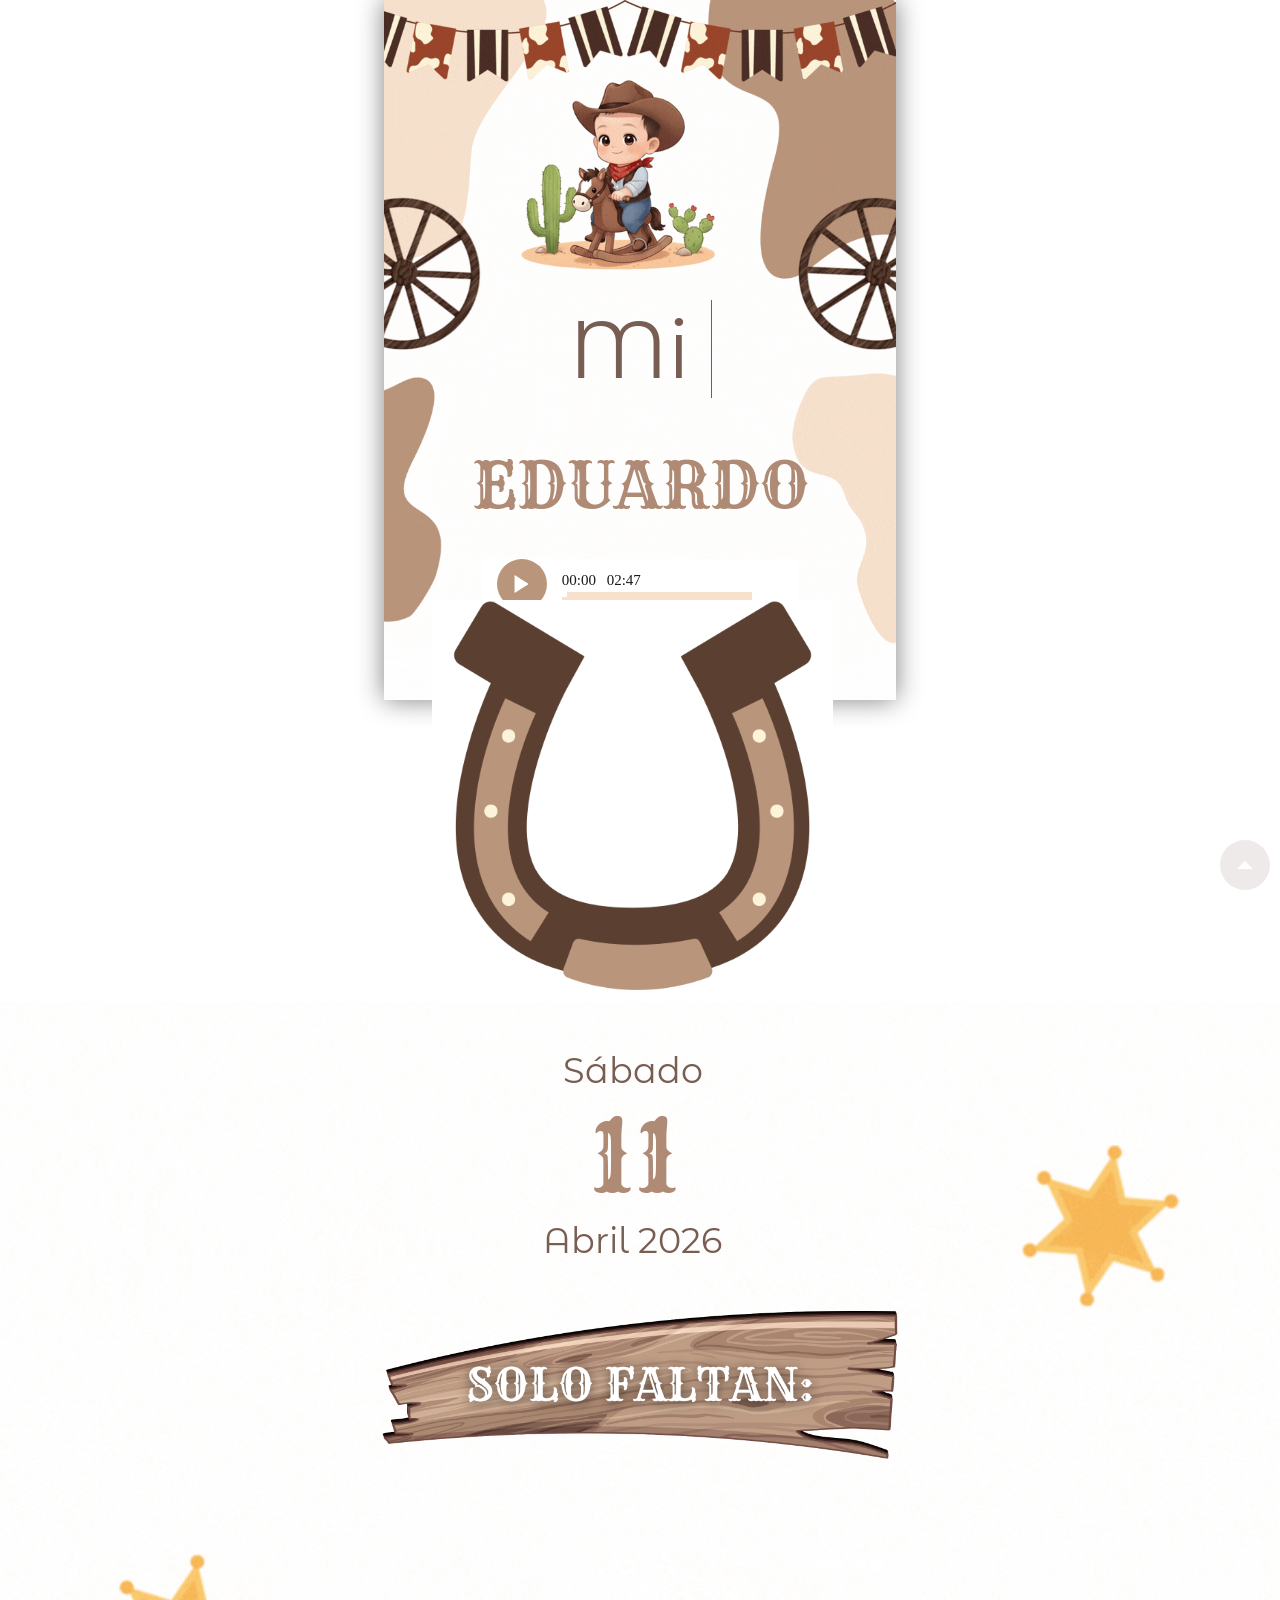
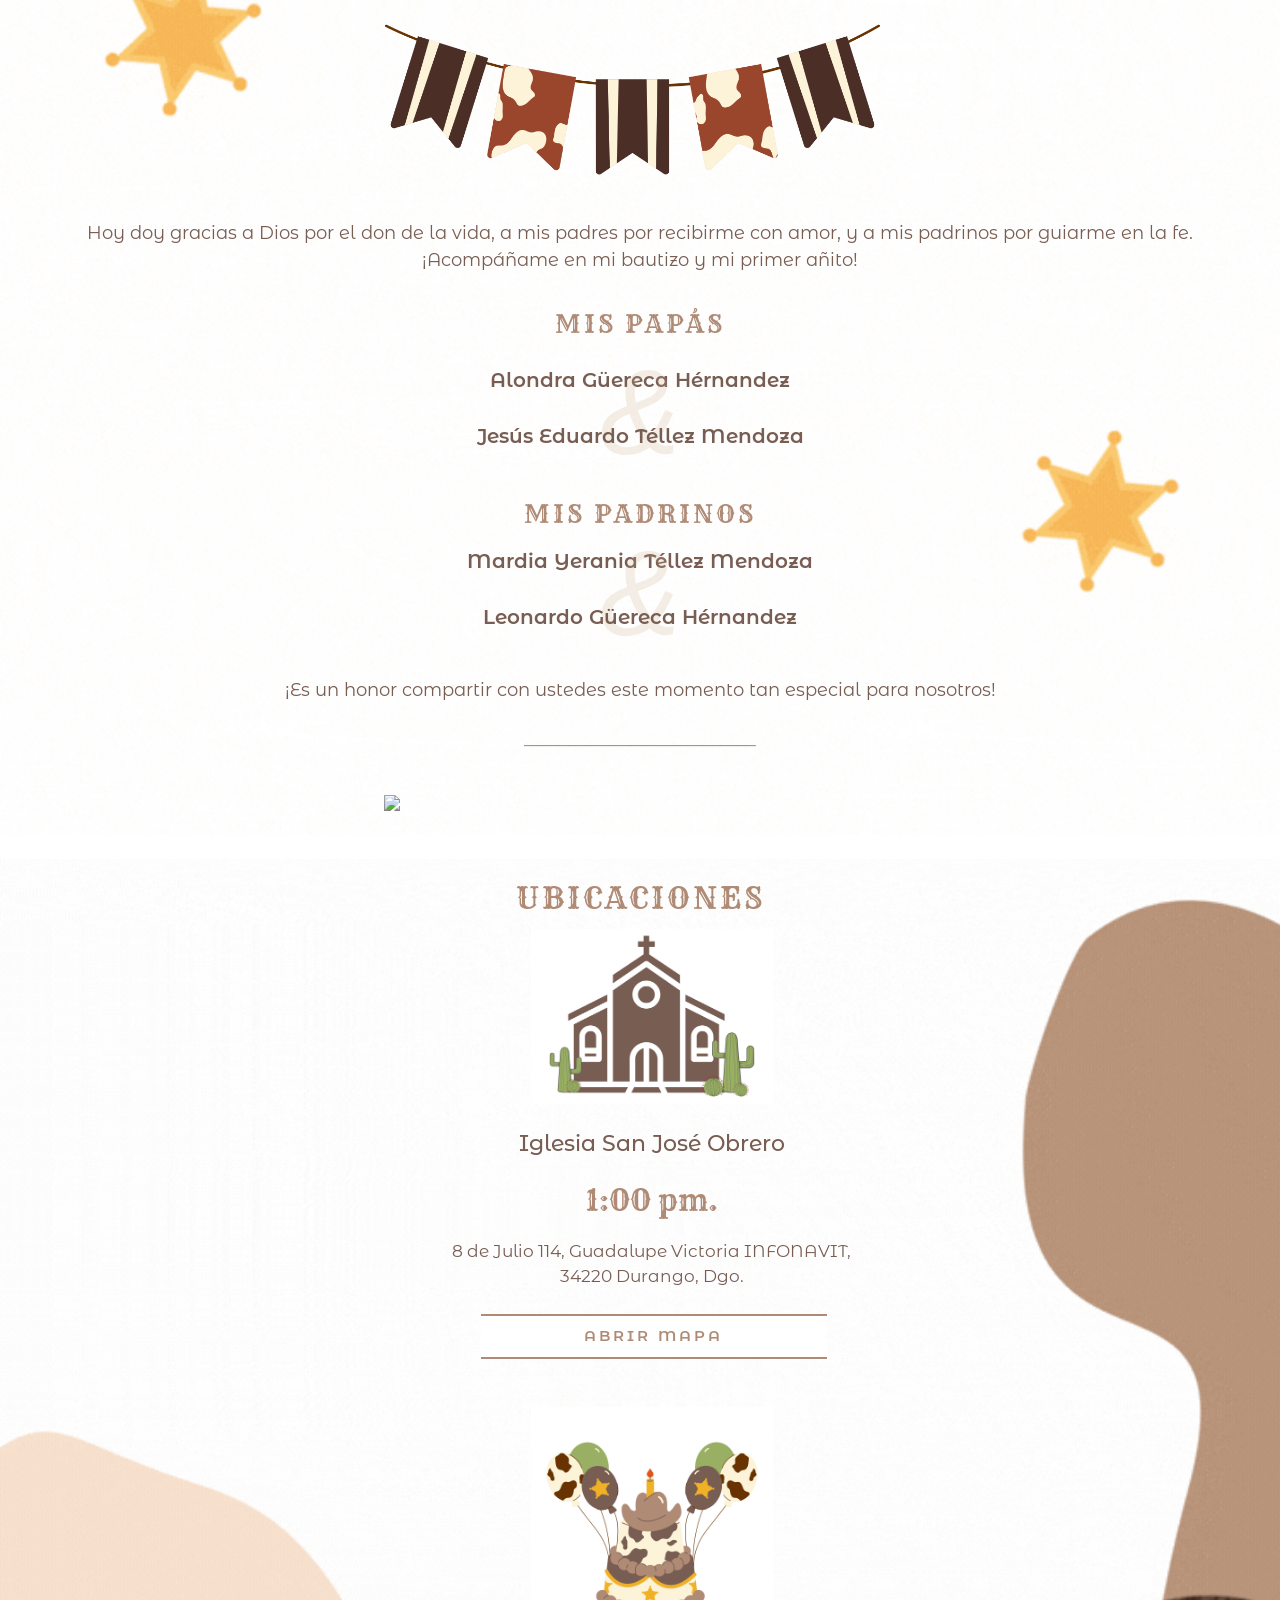
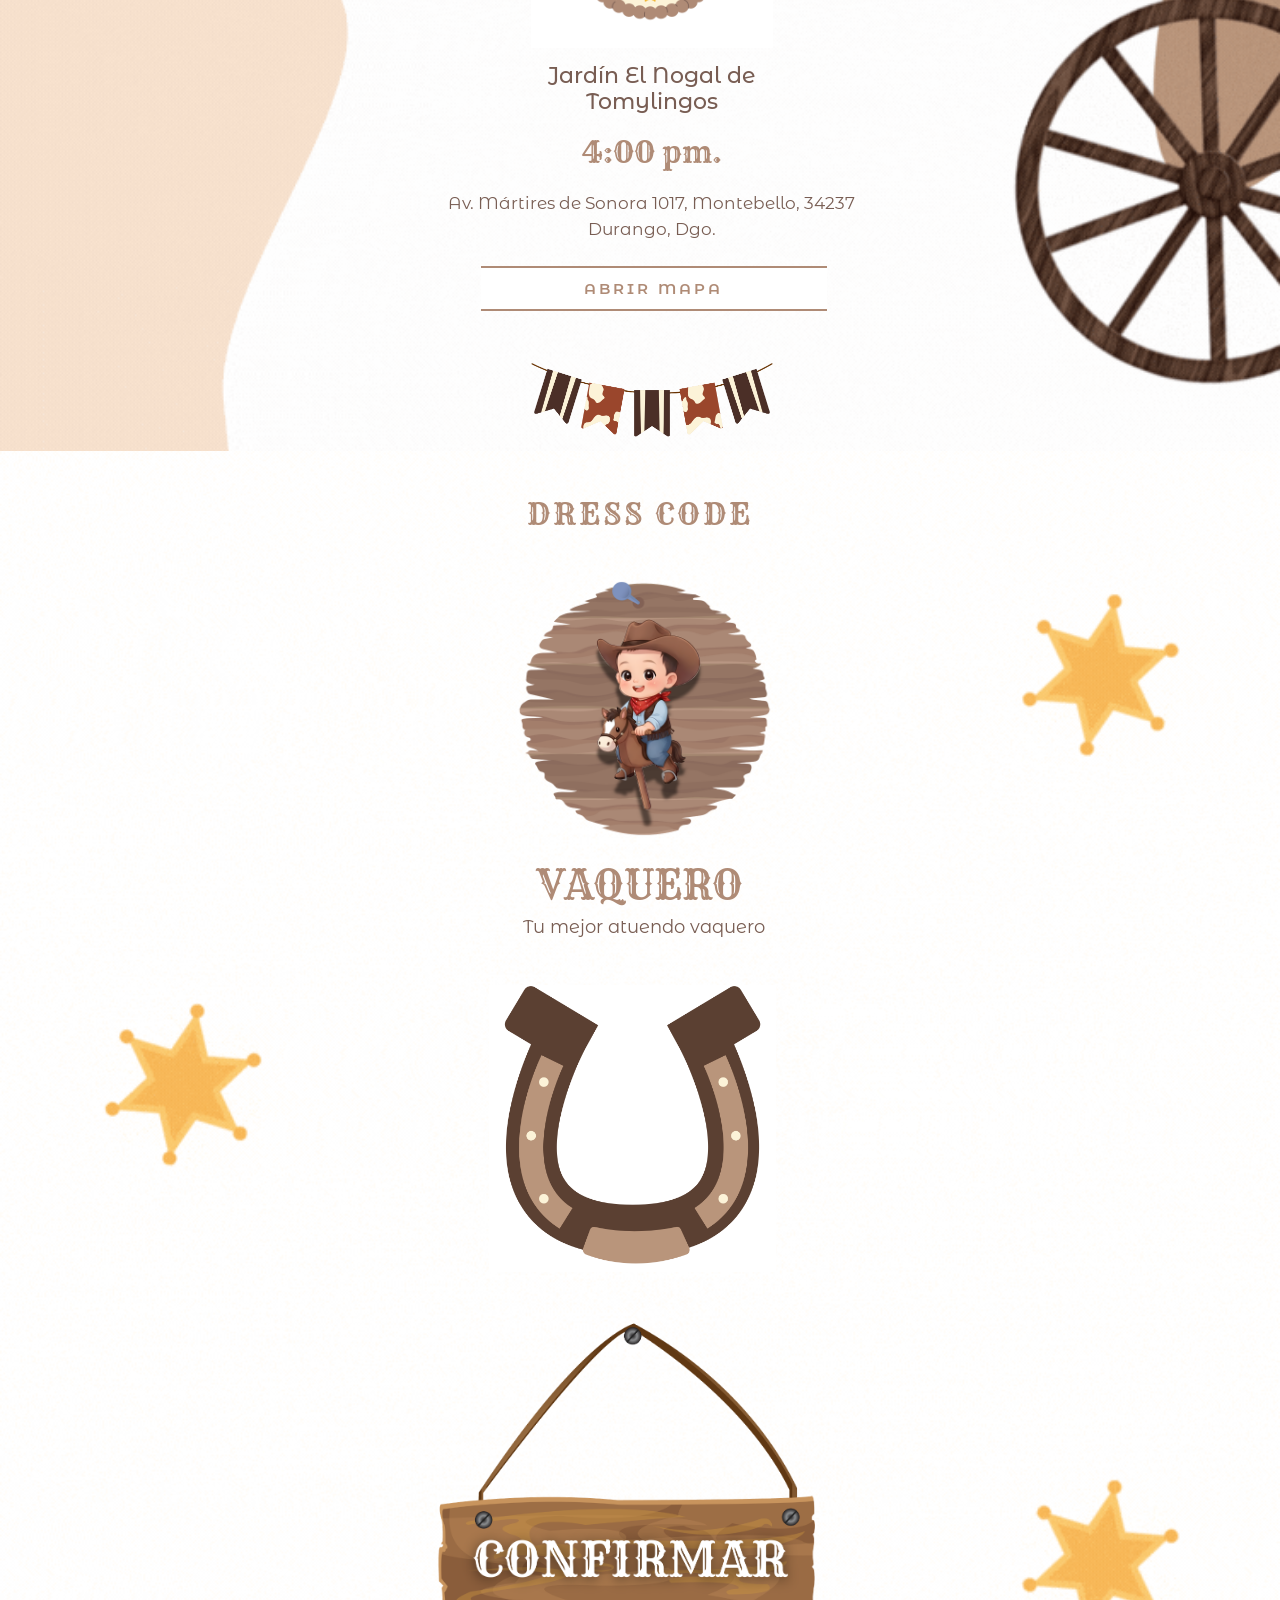
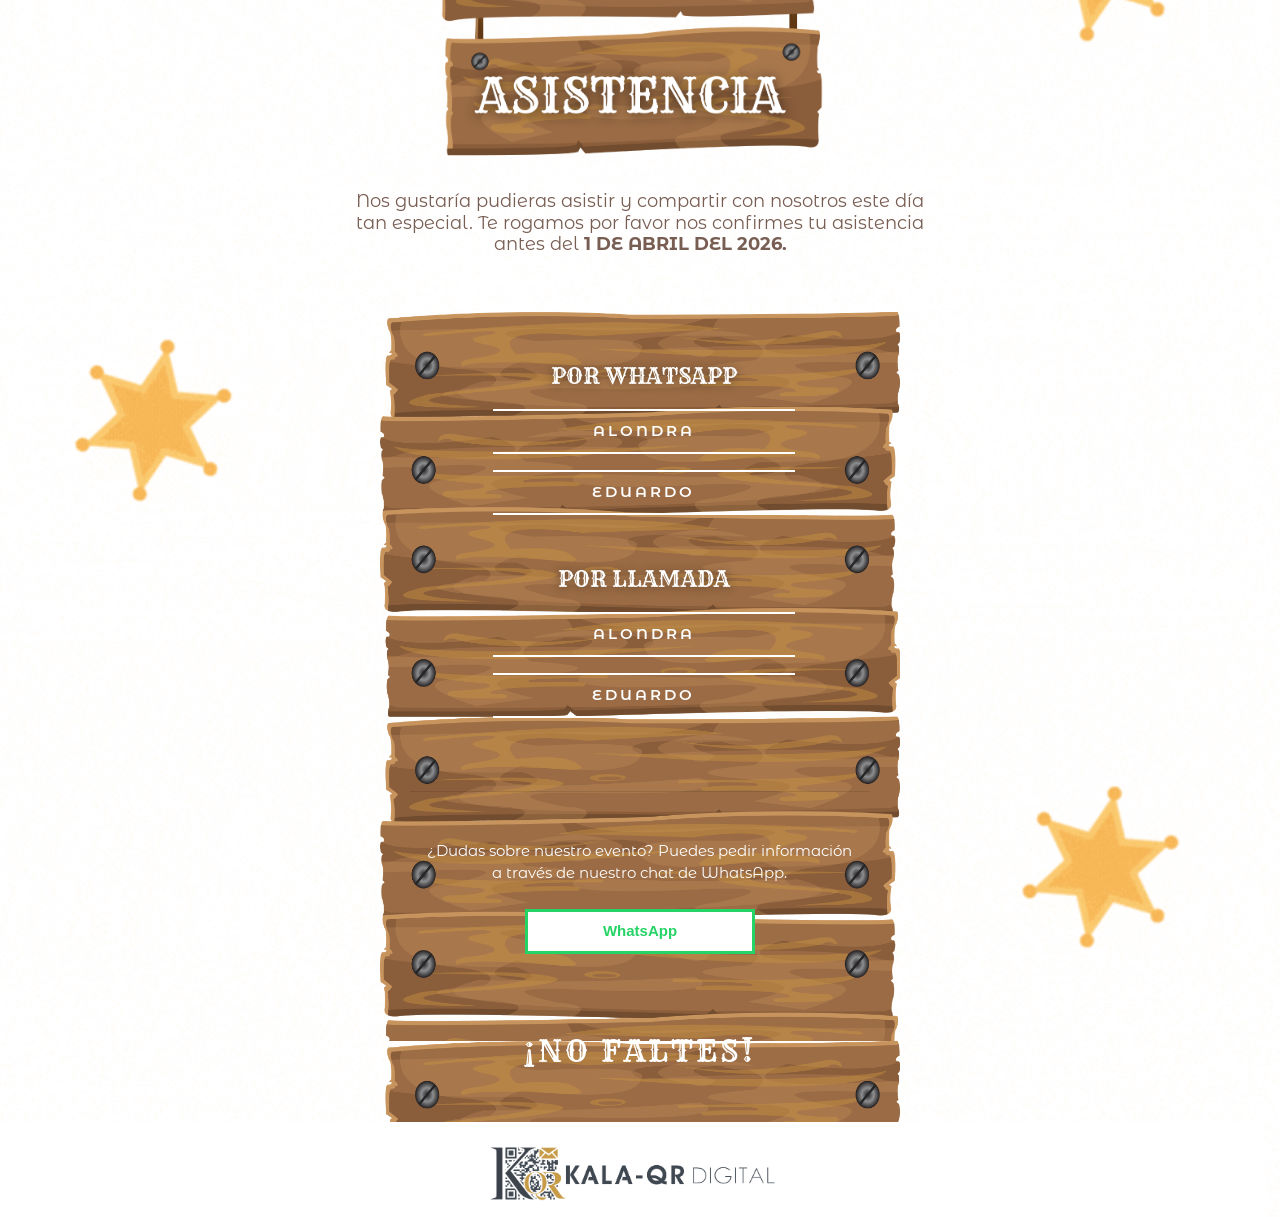
==== inicio.html @ 9289df34 "Add files via upload" ====
<!DOCTYPE html>
<html lang="en">
<head>
    <meta charset="UTF-8">
    <meta http-equiv="X-UA-Compatible" content="IE=edge">
    <meta name="viewport" content="width=device-width, initial-scale=1.0">
     <noscript>
            <meta http-equiv="refresh" content="60">
        </noscript>
        <meta name="description" content="Te invitamos a ser parte de este momento tan especial."/>
        <meta property="og:locale" content="es_ES"/>
        <meta property="og:type" content="website"/>
        <meta property="og:title" content="¡Mi Bautizo y 1er Año!"/>
        <meta property="og:description" content="Te invitamos a ser parte de este momento tan especial."/>
        <meta property="og:url" content="https://nuestrobabyshower.github.io/eduardo/inicio.html"/>
        <meta property="article:modified_time" content="2023-02-19T17:24:46+00:00"/>
        <meta property="og:image" content="https://nuestrobabyshower.github.io/eduardo/img/portadaEnviar.jpg"/>
        <meta property="og:image:width" content="1080"/>
        <meta property="og:image:height" content="1080"/>
        <meta property="og:image:type" content="image/jpeg"/>
        
         <script type="application/ld+json" class="yoast-schema-graph">
            {
      "@context": "https://schema.org",
      "@graph": [
          {
              "@type": "Organization",
              "@id": "https://nuestrobabyshower.github.io/eduardo/inicio.html/#/schema/Organization/1",
              "name": "¡Mi Bautizo y 1er Año!",
              "url": "https://nuestrobabyshower.github.io/eduardo/inicio.html",
              "sameAs": [
              ],
              "logo": {
                  "@type": "ImageObject",
                  "@id": "https://nuestrobabyshower.github.io/eduardo/img/portadaEnviar.jpg",
                  "url": "https://nuestrobabyshower.github.io/eduardo/img/portadaEnviar.jpg",
                  "contentUrl": "https://nuestrobabyshower.github.io/eduardo/img/portadaEnviar.jpg",
                  "width": 1080,
                  "height": 1080,
                  "caption": "Example Image"
              },
              "image": {
                  "@id": "https://nuestrobabyshower.github.io/eduardo/img/portadaEnviar.jpg"
              }
          },
          {
              "@type": "WebSite",
              "@id": "https://nuestrobabyshower.github.io/eduardo/inicio.html/#/schema/WebSite/1",
              "url": "https://nuestrobabyshower.github.io/eduardo/inicio.html",
              "name": "¡Mi Bautizo y 1er Año!",
              "publisher": {
                  "@id": "https://nuestrobabyshower.github.io/eduardo/inicio.html/#/schema/Organization/1"
              },
              "potentialAction": {
                  "@type": "SearchAction",
                  "target": "https://nuestrobabyshower.github.io/eduardo/inicio.html/?s={search_term_string}",
                  "query-input": "required name=search_term_string"
              }
          },
          {
              "@type": "WebPage",
              "@id": "https://nuestrobabyshower.github.io/eduardo/inicio.html",
              "url": "https://nuestrobabyshower.github.io/eduardo/inicio.html",
              "inLanguage": "es",
              "name": "Example Page",
              "isPartOf": {
                  "@id": "https://nuestrobabyshower.github.io/eduardo/inicio.html/#/schema/WebSite/1"
              },
              "about": {
                  "@id": "https://nuestrobabyshower.github.io/eduardo/inicio.html/#/schema/Organization/1"
              },
              "datePublished": "2015-09-14T08:13:22+00:00",
              "dateModified": "2019-03-28T12:46:37+00:00",
              "description": "Te invitamos a ser parte de este momento tan especial."
          }
      ]
  }
        </script>

         <link rel="alternate" type="application/rss+xml" title=" &raquo; Feed" href="https://nuestrobabyshower.github.io/eduardo/inicio.html/feed/"/>
        <link rel="alternate" type="application/rss+xml" title=" &raquo; Feed de los comentarios" href="https://nuestrobabyshower.github.io/eduardo/inicio.html/comments/feed/"/>
        
    <link rel="stylesheet" href="https://stackpath.bootstrapcdn.com/bootstrap/4.2.1/css/bootstrap.min.css" integrity="sha384-GJzZqFGwb1QTTN6wy59ffF1BuGJpLSa9DkKMp0DgiMDm4iYMj70gZWKYbI706tWS" crossorigin="anonymous">
    <link rel="stylesheet" href="css/demo001.css">
    <script src="js/scrollreveal.js"></script>
    <script src="https://kit.fontawesome.com/9b95a5c077.js" crossorigin="anonymous"></script>
    <script src="https://ajax.googleapis.com/ajax/libs/jquery/1.11.3/jquery.min.js"></script>
    <link href="https://fonts.googleapis.com/css2?family=Atma:wght@300&family=Cormorant:wght@300&family=Galada&family=Katibeh&family=Meera+Inimai&family=Pinyon+Script&family=Rouge+Script&family=Waterfall&display=swap" rel="stylesheet">
   
<link href="https://fonts.googleapis.com/css2?family=Adamina&family=Anek+Kannada:wght@500&family=Cormorant+Garamond:wght@300;500&family=Crete+Round&family=Dancing+Script:wght@700&family=La+Belle+Aurore&family=Maitree:wght@500&family=Nunito+Sans&family=Sorts+Mill+Goudy&display=swap" rel="stylesheet">

<link href="https://fonts.googleapis.com/css2?family=Alata&family=Archivo&family=Fredoka+One&family=Headland+One&family=Paytone+One&family=Questrial&family=Qwitcher+Grypen:wght@700&family=Righteous&display=swap" rel="stylesheet">
<link href="https://fonts.googleapis.com/css2?family=Abril+Fatface&family=Arima+Madurai:wght@100&family=Arizonia&family=Cinzel&family=Cinzel+Decorative&family=Cormorant+Garamond:wght@500&family=Dancing+Script&family=EB+Garamond&family=Great+Vibes&family=Livvic:wght@100&family=Noto+Sans+Tagbanwa&family=Noto+Serif+Khojki:wght@700&family=Open+Sans:wght@300&family=Pacifico&family=Pinyon+Script&family=Tangerine&family=Tiro+Kannada&display=swap" rel="stylesheet">
<link href="https://fonts.googleapis.com/css2?family=Lora:ital@1&family=Playfair+Display:ital@1&display=swap" rel="stylesheet">
<link href="https://fonts.googleapis.com/css2?family=Righteous&display=swap" rel="stylesheet">
<link href="https://fonts.googleapis.com/css2?family=Allura&family=Ballet:opsz@16..72&family=Bodoni+Moda+SC:ital,opsz,wght@0,6..96,400..900;1,6..96,400..900&family=Esteban&family=Kapakana:wght@300..400&family=Libre+Baskerville:ital,wght@0,400;0,700;1,400&family=Monsieur+La+Doulaise&family=Montserrat+Alternates:ital,wght@0,100;0,200;0,300;0,400;0,500;0,600;0,700;0,800;0,900;1,100;1,200;1,300;1,400;1,500;1,600;1,700;1,800;1,900&family=Montserrat:ital,wght@0,100..900;1,100..900&family=Nothing+You+Could+Do&family=Noto+Serif+Display:ital,wght@0,100..900;1,100..900&family=Noto+Serif+JP:wght@200..900&family=Parisienne&family=Playfair+Display:ital,wght@0,400..900;1,400..900&family=Playfair:ital,opsz,wght@0,5..1200,300..900;1,5..1200,300..900&family=Rubik+Mono+One&family=Russo+One&family=Rye&family=Sigmar&family=WindSong:wght@400;500&display=swap" rel="stylesheet">
<link href="https://fonts.googleapis.com/css2?family=Lora:ital@1&family=Playfair+Display:ital@1&display=swap" rel="stylesheet">
<link href="https://fonts.googleapis.com/css2?family=Smokum&display=swap" rel="stylesheet">

    
<script>
     document.addEventListener("DOMContentLoaded", (event) => {
  const controlBtn = document.getElementById("play-pause");
  let track = document.getElementById("track"),
    duration = track.duration, // Duration of audio clip (NaN here as the track is not loaded)
    playhead = document.getElementById("playhead"), // playhead
    timeline = document.getElementById("timeline"), // timeline
    timelineWidth = timeline.offsetWidth - playhead.offsetWidth,
    source = controlBtn.getAttribute("data-audio"),
    leftTimer = document.getElementById("is-left"),
    rightTimer = document.getElementById("is-right");

  if (!track) return;

  // Update the track duration when the track is loaded.
  track.addEventListener(
    "canplaythrough",
    function () {
      duration = track.duration;
    },
    false
  );

  function playPause() {
    null === track.getAttribute("src") ? track.setAttribute("src", source) : "";

    if (track.paused) {
      track.play();
      controlBtn.className = "pause";
    } else {
      track.pause();
      controlBtn.className = "play";
    }
  }

  controlBtn.addEventListener("click", playPause);

  track.addEventListener("ended", function () {
    controlBtn.className = "play";
    track.currentTime = 0; // reset the playhead
  });

  // timeupdate event listener
  track.addEventListener("timeupdate", timeUpdate, false);

  // makes timeline clickable
  timeline.addEventListener(
    "click",
    function (event) {
      moveplayhead(event);
      track.currentTime = duration * clickPercent(event);
    },
    false
  );

  // Moves playhead as user clicks
  function moveplayhead(event) {
    let newMargLeft = event.clientX - getPosition(timeline);

    if (newMargLeft >= 0 && newMargLeft <= timelineWidth) {
      playhead.style.marginLeft = newMargLeft + "px";
    }
    if (newMargLeft < 0) {
      playhead.style.marginLeft = "0px";
    }
    if (newMargLeft > timelineWidth) {
      playhead.style.marginLeft = timelineWidth + "px";
    }
  }

  function getPosition(el) {
    return el.getBoundingClientRect().left;
  }

  // returns decimal number of the total timelineWidth
  function clickPercent(event) {
    return (event.clientX - getPosition(timeline)) / timelineWidth;
  }

  // Time update
  function timeUpdate() {
    let playPercent = timelineWidth * (track.currentTime / duration);
    playhead.style.marginLeft = playPercent + "px";
    scrub.style.width = playPercent + "px";

    // Current time
    document.getElementById("duration-time").innerHTML = formatSecondsAsTime(
      duration
    );
    document.getElementById("current-time").innerHTML = formatSecondsAsTime(
      Math.floor(track.currentTime)
    );
  }

  // Synchronizes playhead position with current point in audio
  function formatSecondsAsTime(secs, format) {
    let hr = Math.floor(secs / 3600);
    let min = Math.floor((secs - hr * 3600) / 60);
    let sec = Math.floor(secs - hr * 3600 - min * 60);

    if (min < 10) {
      min = "0" + min;
    }
    if (sec < 10) {
      sec = "0" + sec;
    }

    return min + ":" + sec;
  }

  /**
   * Progress Locator
   */

  function hmsToSecondsOnly(str) {
    var p = str.split(":"),
      s = 0,
      m = 1;

    while (p.length > 0) {
      s += m * parseInt(p.pop(), 10);
      m *= 60;
    }

    return s;
  }

  function moveToDuration() {
    let searchLink = document.querySelectorAll(".search-duration");
    let audio = document.querySelector("#track");

    if (searchLink.length > 0) {
      searchLink.forEach((link) => {
        link.addEventListener("click", (e) => {
          e.preventDefault();
          if (audio) {
            let currentTime = audio.currentTime;
            if (currentTime == 0) {
              playPause();
            }

            let seekTime = hmsToSecondsOnly(link.textContent);
            audio.currentTime = seekTime;
          }
        });
      });
    }
  }
  moveToDuration();
});
     $(document).ready(function(){ 
    $(window).scroll(function(){ 
        if ($(this).scrollTop() > 100) { 
            $('#scroll').fadeIn(); 
        } else { 
            $('#scroll').fadeOut(); 
        } 
    }); 
    $('#scroll').click(function(){ 
        $("html, body").animate({ scrollTop: 0 }, 600); 
        return false; 
    }); 
});
</script>
    <title>¡Mi Bautizo y 1er Año!</title>
    <link rel="shortcut icon" href="../img/CODIGO LOGOTIPO.png"/>
</head>
<!--<body>
    <div class="row justify-content-center">
    <h1 class='desactivado col-11 text-center' ><li class='mr-1 far fa-times-circle'></li>DESACTIVADO TEMPORALMENTE<li class='ml-1 far fa-tired'></li>
        </h1> 
</div>-->
<body translate="no">
<!--<div class="loader_bg">
    <div class="loader"><img class="col-12 col-lg-9" src="img/xv.png"></div>
     <div class="progress">
        <div class="loading-bar indeterminate" ng-style="{'background-color': view.code.color1 || view.color1}"></div>
    </div>
</div>-->

  
<div class="portadaBautizo col-12" style=""  >
       
       
    
           
        <div class="container portadaBaby mb-0">


             

            <div class="row justify-content-center" style="  margin: 0 auto;">
                         <h5 class='nombres1 col-12 col-lg-6 mb-0 text-center' ></h5>  
                          <link href="https://fonts.googleapis.com/css2?family=Lato:wght@700&display=swap" rel="stylesheet">

<h1 aria-label="Hi! I'm a developer"class="col-12">
  Mi&nbsp;<span class="typewriter "></span>
</h1>

<div class="wave-container mt-4">
    <h1 class="wave-text" style="font-family: 'Rye', serif; font-weight: 400; font-style: normal; color:#af8b76 ; ">
        <span>E</span><span>D</span><span>U</span><span>A</span><span>R</span><span>D</span><span>O</span>
    </h1>
</div>
<!--<h1 aria-label="Hi! I'm a developer">
  Hi! I'm a&nbsp;<span class="typewriter"></span>
</h1>

<h1 aria-label="Hi! I'm a developer">
  Hi! I'm a&nbsp;<span class="typewriter thick"></span>
</h1>

<h1 aria-label="Hi! I'm a developer">
  Hi! I'm a&nbsp;<span class="typewriter nocaret"></span>
</h1>-->
                        
                         
                          
            </div>

               <div class="row justify-content-center mt-4 " style="margin: 0 auto; " > 
               <div class="player-with-search col-12 col-md-12" style="margin: 0 auto;" >
  <audio id="track">
    <source src="" type="audio/mpeg" />
  </audio>

  <div class="col-9 col-md-9" id="player-container">
    
    <div id="play-pause" class="play" data-audio="musica/musica.mp3">Play</div>
    <div class="item-inner">
      <div id="time-bar">
        <div id="time-holder">
          <div id="is-left">
            <span id="current-time" style="font-family: 'Cantata One', serif;">
              00:00
            </span>
            <div id="timeline" data-ol-has-click-handler="">
      <div id="scrub"></div>
      <div id="playhead"></div>
    </div>
          </div>

          <div id="is-right">
            <span id="duration-time" style="font-family: 'Cantata One', serif;">
              <span class="duration-minutes" data-duration-minutes="true" style="font-family: 'Cantata One', serif;">02</span>:<span class="duration-minutes" data-duration-seconds="true" style="font-family: 'Cantata One', serif;">47</span>
            </span>
          </div>
        </div>
      </div>
    </div>
  </div>

  
            </audio>
        </div>
        </div>


           

         </div>

        

</div>
 <div class="row justify-content-center mt-0"   > 
          
                         <img class="col-5 col-md-4 foto " id="" style="margin-top: -100px; z-index: 999999;" src="img/herradura.png" >
                     </div>

        <div class="portada col-12" style="background-size: 100%; background-repeat: no-repeat; background-image: url(img/fondo.gif);  position: relative; z-index: -99; background-repeat: repeat; "  >
            <div class="row justify-content-center mt-0"   > 
          
                         
                    
                <h5 class='mesP col-12 mt-5 mb-1 text-center' >Sábado</h5>  
                <h5 class='diaP col-lg-12 mt-0 mb-1 text-center' >11</h5>  
                <h5 class='mesP col-lg-12 text-center' >Abril 2026</h5> 
           
            </div>


            <div class="container col-12 col-md-12 text-center mb-3 cuentaRegresiva"> 
                <div class="row justify-content-center mb-4" style="margin:0 auto"> <br>
                         <img class="col-11 col-md-6 mt-4 " id="" style="" src="img/faltan.png" >
                    <div class="col-12 col-md-8 text-center mt-2 mb-0 " id="cuenta"></div>     
                </div>
            </div>
   <div class="row justify-content-center mt-4"   > 
          
                         <img class="col-9 col-md-5 foto " id="" style="margin-top: 20px; z-index: 999999;" src="img/tendedero.png" >
                     </div>
            <div class=" col-12 col-md-12 mt-0 mb-0  " >  
                <div class="justify-content-center"> 
                    <div class="row justify-content-center" style="margin:0 auto;">
                        <h5 class='porqueformas col-12 col-md-12 mt-3 text-center' >Hoy doy gracias a Dios por el don de la vida, a mis padres por recibirme con amor, y a mis padrinos por guiarme en la fe. ¡Acompáñame en mi bautizo y mi primer añito!</h5>
                        <h5 class='porqueformas col-12 col-md-12 mt-4 text-center' style="letter-spacing: 3px; font-family: 'Rye', serif; font-weight: 400; font-style: normal; color: #af8b76; font-size: 25px;">MIS PAPÁS</h5>
                    </div>  
                    <h6 class='nompadres col-12 col-lg-12 mt-3 text-center' >Alondra Güereca Hérnandez</h6>
                        <h6 class='and col-12 col-lg-12 text-center'  >&</h6> 
                    <h6 class='nompadres col-12 col-lg-12 text-center' style="margin-top:-60px" >Jesús Eduardo Téllez Mendoza</h6> 

                    <h5 class='porqueformas col-12 col-md-12 mt-5 text-center' style="letter-spacing: 3px; font-family: 'Rye', serif; font-weight: 400; font-style: normal; color: #af8b76; font-size: 25px;">MIS PADRINOS</h5>
                    </div>  
                    <h6 class='nompadres col-12 col-lg-12 mt-3 text-center' >Mardia Yerania Téllez Mendoza</h6>
                        <h6 class='and col-12 col-lg-12 text-center'  >&</h6> 
                    <h6 class='nompadres col-12 col-lg-12 text-center' style="margin-top:-60px" >Leonardo Güereca Hérnandez</h6>

        
                    <p class='tespero col-12 col-lg-12 mt-5 mb-4 text-center' style="font-size:18px; font-family: 'Montserrat Alternates', sans-serif;font-weight: 400; font-style: normal; color: #785d53;line-height: 1.5;">¡Es un honor compartir con ustedes este momento tan especial para nosotros!</p> 
                    <h6 class='col-12 col-lg-12 mt-3 mb-5 text-center' style="color:#909779;">__________________________</h6>
                </div>
                <div class="row justify-content-center mt-0"   > 
          
                         <img class="col-10 col-md-5 foto " id="" style="margin-top: 0px; z-index: 999999;" src="img/bebe1.png" >
                     </div><br>

            </div>

            <br>
        </div>


<div class="col-12" style="background-size: 100%; background-repeat: repeat; background-image: url(img//fondo2.gif);  position: relative;" ><br>

    <div class="portada col-12" style="background-size: 100%; background-repeat: repeat; background-image: url(../img/babyshowerimg/portada.png);  position: relative; "  >
        <h5 class='dondeyCuando col-12 col-lg-12 mt-0 mb-3 text-center' style="color:#af8b76; z-index: 999;" >UBICACIONES</h5>
        <div class="container col-12"> 
            <div class="row justify-content-center"  style="margin: 0 auto;"> 

            <div class="col-12 col-md-5 mt-4 mt-md-0 ml-md-4 ceremoniaReligiosa">
               
                
                 <img class="col-8 col-md-7 foto " id="" style="margin-top: 0px; z-index: 999999;" src="img/ceremonia.png" >
                <div class="row justify-content-center ml-0">
                        <h6 class='lugar col-12 col-md-9 mt-3 text-center' >Iglesia San José Obrero</h6>
                </div> 
                <div class="row justify-content-center horas" style="width:100%; margin:0 auto;"> 
                 
                        <p class='hora ' >1:00 pm.</p>
                    
                </div>
               
                <p id="location" class='textodondeycuando col-12 col-lg-12 mt-3 mb-4 text-center' >8 de Julio 114, Guadalupe Victoria INFONAVIT, 34220 Durango, Dgo.</p>  
       
                <div class="row justify-content-center ml-1">
                    <a href="https://maps.app.goo.gl/uQBeWnbJdfs5KAhn7" class="btnComoLlegar col-9 mb-4">ABRIR MAPA</a>  
                </div>


                <img class="col-9 col-md-7 foto mt-4" id="" style="margin-top: 0px; z-index: 999999;" src="img/fiesta.png" >
                <div class="row justify-content-center ml-0">
                        <h6 class='lugar col-12 col-md-9 mt-3 text-center' >Jardín El Nogal de Tomylingos</h6>
                </div> 
                <div class="row justify-content-center horas mt-2" style="width:100%; margin:0 auto;"> 
                 
                        <p class='hora ' >4:00 pm.</p>
                    
                </div>
               
                <p id="location" class='textodondeycuando col-12 col-lg-12 mt-3 mb-4 text-center' >Av. Mártires de Sonora 1017, Montebello, 34237 Durango, Dgo.</p>  
       
                <div class="row justify-content-center ml-1">
                    <a href="https://maps.app.goo.gl/uQBeWnbJdfs5KAhn7" class="btnComoLlegar col-9 mb-4">ABRIR MAPA</a>  
                </div>


                <div class="row justify-content-center mb-0 mt-4" style="margin: 0 auto" >
                         <img class="col-12 col-md-7 foto " id="" style="" src="img/tendedero.png" >
                     </div>

            </div>
        </div>
        
    </div>
</div>
</div>




 <!--<div class="col-12" style="background-size: 100%; background-repeat: repeat; background-image: url(img/fondo.gif);  position: relative; ">


     <div class="container col-12  ml-2 mb-0" > <br> <br>
        <div class="row justify-content-center"> 
       <div class="col-12 col-md-4 mt-3 mt-md-0 ml-md-5 justify-content-center mesaregalos">
        <h5 class='dondeyCuando2 col-12 col-lg-12 mb-4 mt-5 mr-2 text-center' style="font-family: 'Righteous', serif; letter-spacing:2px; font-size:18px; color:#5f7150" ><b>MESA DE REGALOS</b></h5> 
        <h2 class="textodondeycuando col-12 col-lg-12 mt-1 mb-3 text-center text-dark" >Para nosotros, lo más importante es contar con tu presencia en este día tan especial, pero si así lo deseas, te dejamos algunas sugerencias de regalos a continuación.</h2>
<div class="col-12">
            <p id="amazonliverpool" style="font-size: 50px; color:#5f7150;" class="text-center mt-3"><i class="fas fa-gifts"></i></p>
        <h5 id="amazonliverpool" class='col-12 col-lg-12 mt-2 text-center' style="color:#000;  font-family: 'Arapey', serif; letter-spacing:2px">LIVERPOOL</h5> 
        <h5 class=' col-12 col-lg-12  mb-4 mb-md-0 text-center' style="color:#000;  font-family: 'Playfair Display', serif; font-size:15px"  >Código: 51618813</h5>
        <div class="row justify-content-center ml-1 mt-4">
    <a href="https://mesaderegalos.liverpool.com.mx/milistaderegalos/51618813" class="btnComoLlegar2 btn-dark col-8 mb-5" style="letter-spacing: 2px;">VER REGALOS</a> 
</div>

     <p id="amazonliverpool" style="font-size: 50px; color:#5f7150;" class="text-center mt-4"><i class="fas fa-gifts"></i></p>
        <h5 id="amazonliverpool" class='col-12 col-lg-12 mt-2 text-center' style="color:#000;  font-family: 'Arapey', serif; letter-spacing:2px">SEARS</h5> 
        <h5 class=' col-12 col-lg-12  mb-4 mb-md-0 text-center' style="color:#000;  font-family: 'Playfair Display', serif; font-size:15px"  >Código: 181762</h5>
        <div class="row justify-content-center ml-1 mt-4">
    <a href="https://www.sears.com.mx/Mesa-de-Regalos/181762/invitacion" class="btnComoLlegar2 btn-dark col-8 mb-5" style="letter-spacing: 2px;">VER REGALOS</a> 
</div>
</div>  
        </div>  
    </div><br><br><br></div></div>-->

<div class="portada col-12" style="background-size: 100%; background-repeat: no-repeat; background-image: url(img/fondo.gif);  position: relative; background-repeat: repeat; "  ><br><br>
<h5 class='dondeyCuando col-12 col-lg-12 mb-4 mt-0 text-center' style="color:#af8b76; z-index: 999;">DRESS CODE</h5> 
        <div class="container col-10 col-md-6 mt-5 vestimenta mb-0">  
        <div class="row justify-content-center"> 
           <div class="col-12 ml-2 justify-content-center">
        <img class="col-11 col-md-6 mt-0 ml-2 ml-md-3 mujeres" src="img/dress2.png" style="z-index: 9999;" >
 
        </div>
    </div>
    <div class="wave-container mt-4">
    <h1 class="wave-text" style="font-family: 'Rye', serif; font-weight: 400; font-style: normal; color:#af8b76 ; font-size: 2rem">
        <span style="font-size:40px">V</span><span style="font-size:40px">A</span><span style="font-size:40px">Q</span><span style="font-size:40px">U</span><span style="font-size:40px">E</span><span style="font-size:40px">R</span><span style="font-size:40px">O</span>
    </h1>
</div>
    <h5 class='mujeres col-12 col-lg-12 mb-4 mt-2 ml-1 text-center ' style="font-size:18px; font-family: 'Montserrat Alternates', sans-serif;font-weight: 400; font-style: normal; color: #785d53;  "  >Tu mejor atuendo vaquero</h5>

<br><br><br></div>
       


       <div class="row justify-content-center mt-5"   > 
          
                         <img class="col-4 col-md-3 foto " id="" style="margin-top: -100px; z-index: 999999;" src="img/herradura.png" >
                     </div>



<br><br>
<div class="row justify-content-center"   > 
       <img class="col-8 col-md-5 mt-0 ml-2 ml-md-3 mujeres" src="img/confirmar.png" style="" >
   </div>
    <div class="row justify-content-center mt-4" style="margin:0 auto;">
        <h2 class="respetuosamente col-12 col-md-6 mt-2 text-center" style="font-size:18px; font-family: 'Montserrat Alternates', sans-serif;font-weight: 400; font-style: normal; color: #785d53;">Nos gustaría pudieras asistir y compartir con nosotros este día tan especial. Te rogamos por favor nos confirmes tu asistencia antes del<b> 1 DE ABRIL DEL 2026.</b></h2>
    </div>
    



 <div class="justify-content-center col-10 col-md-7 col-lg-5 mt-5 ceremoniaReligiosa2" style="margin: 0 auto">
<div class="container col-12" style="background-size: 100%; background-repeat: repeat; background-image: url(img//.png);  position: relative; " ><br><br>
      
        <p class='textoasistencia col-12 col-lg-12 mb-3 mt-0 text-center' style="font-size: 22px; font-family: 'Rye', serif; font-weight: 400; font-style: normal; color:#fff ; text-shadow: 0px 1px 10px rgba(0,0,0,0.4);"><i class="fa fa-whatsapp mr-2"></i>POR WHATSAPP<p> 
    <div class=" logos1 row justify-content-center align-items-center mb-3 ml-2" > 
            <a  href="https://wa.me//526188003644?text=¡Hola!%20Gracias%20por%20la%20invitación.%20Confirmo%20mi%20asistencia%20para%20el%20baby%20shower.%20&#128513;" class="btnWhatsNovios text-center align-items-center col-8" style="">ALONDRA</a> 
    </div>
        <div class=" logos1 row justify-content-center align-items-center mb-5 ml-2"> 
            <a  href="https://wa.me//529612154270?text=¡Hola!%20Gracias%20por%20la%20invitación.%20Confirmo%20mi%20asistencia%20para%20el%20baby%20shower.%20&#128513;" class="btnWhatsNovios text-center align-items-center col-8" style="">EDUARDO</a> 
    </div>

<p class='textoasistencia col-12 col-lg-12 mb-3 mt-2 text-center ' style="font-size: 22px; font-family: 'Rye', serif; font-weight: 400; font-style: normal; color:#fff ; text-shadow: 0px 1px 10px rgba(0,0,0,0.4);"><i class="fas fa-phone-alt mr-2"></i>POR LLAMADA<p> 
   <div class=" logos1 row justify-content-center align-items-center mb-3 ml-2"> 
            <a  href="tel:6188003644" class="btnWhatsNovios text-center align-items-center col-8" style=""> ALONDRA</a> 
    </div>
        <div class=" logos1 row justify-content-center align-items-center mb-5 ml-2"> 
            <a  href="tel:9612154270" class="btnWhatsNovios text-center align-items-center col-8" style="">EDUARDO</a> 
    </div>
    <div class="row justify-content-center mb-4 mt-2" style="margin: 0 auto" >
                         <img class="col-10 col-md-7 " id="" style="" src="" >
                     </div>
    <hr>
    <p class='col-12 col-lg-12 mb-4 mt-5 text-center' style="font-size: 15px; color:#fff; font-family: 'Montserrat Alternates', sans-serif;font-weight: 400;" >¿Dudas sobre nuestro evento? Puedes pedir información a través de nuestro chat de WhatsApp.<p> 
    <div class=" logos1 row justify-content-center align-items-center mb-5" style="margin: 0 auto;"> 
        <a  href="https://wa.me//526188003644?text=¡Hola!%20Tengo%20una%20duda%20sobre%20el%20evento.%20&#128513;" class="btnWhats text-center align-items-center col-6" style=""><b><i class="fa fa-whatsapp "></b></i> WhatsApp</a> 
    </div> <br>
     <h4 class='dondeyCuando col-12 col-lg-12 text-center text-white' >¡NO FALTES!</h4> <br><br>   
</div>
</b></a> </div>
<div class="row justify-content-center" style="background-color: white">           
       <img class="col-8 col-lg-3 mb-3 mt-4" src="img/logotipoConCodigo.png">   
</div> </div>
  <a href="javascript:void(0);" id="scroll" title="Scroll to Top" style="display: none;">Top<span></span></a>
</a>    


        
    

   <!--<div id="particles-js"></div>-->

    <script src="js/particles.min.js"></script>
    <script>
        particlesJS(
            {
   "particles": {
    "number": {
      "value": 10,
      "density": {
        "enable": false,
        "value_area": 800
      }
    },
    "color": {
      "value": "#e34d4d"
    },
    "shape": {
      "type": "image",
      "stroke": {
        "width": 0,
        "color": "#000000"
      },
      "polygon": {
        "nb_sides": 5
      },
      "image": {
        "src": "img/hoja.png",
        "width": 80,
        "height": 100
      }
    },
    "opacity": {
      "value": 0.5,
      "random": false,
      "anim": {
        "enable": false,
        "speed": 1,
        "opacity_min": 0.1,
        "sync": false
      }
    },
    "size": {
      "value": 35,
      "random": true,
      "anim": {
        "enable": false,
        "speed": 40,
        "size_min": 0.1,
        "sync": false
      }
    },
    "line_linked": {
      "enable": false,
      "distance": 150,
      "color": "#ffffff",
      "opacity": 0.4,
      "width": 1
    },
    "move": {
      "enable": true,
      "speed": 1.2,
      "direction": "bottom",
      "random": true,
      "straight": false,
      "out_mode": "out",
      "bounce": false,
      "attract": {
        "enable": false,
        "rotateX": 600,
        "rotateY": 1200
      }
    }
  },
  "interactivity": {
    "detect_on": "canvas",
    "events": {
      "onhover": {
        "enable": false,
        "mode": "grab"
      },
      "onclick": {
        "enable": false,
        "mode": "repulse"
      },
      "resize": true
    },
    "modes": {
      "grab": {
        "distance": 200,
        "line_linked": {
          "opacity": 1
        }
      },
      "bubble": {
        "distance": 400,
        "size": 40,
        "duration": 2,
        "opacity": 8,
        "speed": 3
      },
      "repulse": {
        "distance": 200,
        "duration": 0.4
      },
      "push": {
        "particles_nb": 4
      },
      "remove": {
        "particles_nb": 2
      }
    }
  },
  "retina_detect": true
}
               )
    </script>



    <!-- JavaScript -->
    <script src="https://code.jquery.com/jquery-3.3.1.slim.min.js" integrity="sha384-q8i/X+965DzO0rT7abK41JStQIAqVgRVzpbzo5smXKp4YfRvH+8abtTE1Pi6jizo" crossorigin="anonymous"></script>
    <script src="https://cdnjs.cloudflare.com/ajax/libs/popper.js/1.14.6/umd/popper.min.js" integrity="sha384-wHAiFfRlMFy6i5SRaxvfOCifBUQy1xHdJ/yoi7FRNXMRBu5WHdZYu1hA6ZOblgut" crossorigin="anonymous"></script>
    <script src="https://stackpath.bootstrapcdn.com/bootstrap/4.2.1/js/bootstrap.min.js" integrity="sha384-B0UglyR+jN6CkvvICOB2joaf5I4l3gm9GU6Hc1og6Ls7i6U/mkkaduKaBhlAXv9k" crossorigin="anonymous"></script>
    <script src="js/index.js"></script>
    <script src="https://ajax.googleapis.com/ajax/libs/jquery/1.11.3/jquery.min.js"></script>
    <script src="js/simplyCountdown.min.js"></script>
    <script src="js/countdown.js"></script>
  <script src="//maps.googleapis.com/maps/api/js"></script>
  <script src="js/script.js"></script>
  <script>

 function bloquear(){
     document.getElementById("loading").style.display = "block";
     document.getElementById("botonForm").style.opacity = 0.7;
     document.getElementById("botonForm").textContent = 'Enviando espere por favor...';
          document.getElementById("botonForm").style.zIndex=-100;
         
      setTimeout(function () {
        document.getElementById("loading").style.display = "none";
        document.getElementById("botonForm").disabled = false;
        
        
        }, 3000);
 }

 
    document.getElementById("respuestaEnviada").style.display = "none";
         let comprobar = "1";
        let scriptURL = 'https://script.google.com/macros/s/AKfycbzrv50X2VPBwqzKJfiVaDCBZ5lhD7z7EoKIp3H9w2stbTVH5dSI5VanIRTFS305mg4Hxg/exec';
        let form = document.forms['submit-form'];
 
        form.addEventListener('submit', e => {
            e.preventDefault();
            fetch(scriptURL, {
                method: 'POST',
                body: new FormData(form)

            })
            .then((res) => {
                
                console.log(res);
                if(res.status === 200){
                       
                   const myButton = document.getElementById('botonForm');
    myButton.disabled = true;
    myButton.style.opacity = 0.7;
    myButton.textContent = 'Enviando espere por favor...';
 
    //simulación de espera para ejecución de un proceso
    setTimeout(function() {
        console.log('Espera por favor...');
        form.reset();
        alert('Datos enviados correctamente.');
        document.getElementById("form-register").style.display = "none"; 
        document.getElementById("respuestaEnviada").style.display = "block";
        myButton.textContent = 'Enviado';
        myButton.style.opacity = 0;
        myButton.disabled = true;
    }, 3500);            
document.getElementById("boletos").disabled=true;
                      document.getElementById("nombres").disabled=true;
                       document.getElementById("telefono").disabled=true;
                        document.getElementById("asistira").disabled=true;
                         document.getElementById("boletos").disabled=true;
                         document.getElementById("mensaje").disabled=true;
                          document.getElementById("botonForm").disabled=true;
    
                }
            })
            .catch((error) => {
                console.error('Error', error.message)
            });
        });

function habilitar(value)
        {
            if(value=="Sí" || value==true)
            {
                // habilitamos
                document.getElementById("boletos").disabled=false;
            }else if(value=="No" || value==false){
                // deshabilitamos
                
                document.getElementById("boletos").disabled=true;
                 $(document).ready(function () {

                $('.asistira" option:2').text("0");

            });
            }
        }

        (function () {
  "use strict";

  // define variables
  var items = document.querySelectorAll(".timeline li");

  // check if an element is in viewport
  // http://stackoverflow.com/questions/123999/how-to-tell-if-a-dom-element-is-visible-in-the-current-viewport
  function isElementInViewport(el) {
    var rect = el.getBoundingClientRect();
    return (
      rect.top >= 0 &&
      rect.left >= 0 &&
      rect.bottom <=
        (window.innerHeight || document.documentElement.clientHeight) &&
      rect.right <= (window.innerWidth || document.documentElement.clientWidth)
    );
  }

  function callbackFunc() {
    for (var i = 0; i < items.length; i++) {
      if (isElementInViewport(items[i])) {
        items[i].classList.add("in-view");
      }
    }
  }

  // listen for events
  window.addEventListener("load", callbackFunc);
  window.addEventListener("resize", callbackFunc);
  window.addEventListener("scroll", callbackFunc);
})();

    </script>

</body>
</html>
---- css/demo001.css ----
body{
  color: black;
background-color: white;
  width: 100%;
 margin: 0;
  overflow-x: hidden;


}
p{
  margin-bottom: 0px;
  margin-left: : 0px;
  font-size: 1.2rem;
}

img{
  width: 100%;
}
a{
   display: inline-block;
 
  text-decoration: none;

}

h3{
  color:#121D25;
}

ul{
  text-align: center;
  z-index: 99;

  
}
div.row{
   margin-right: 0px;
}

div.container-fluid{
   padding-right: 0px;
}

.portada{
width: 100%;

margin-top: 0px;
margin-bottom: 0px;
position: center;
z-index: 99px;

}
.playpause {
  padding: 25px;
  border-radius: 50%;
  background: #5f7150;
  cursor: pointer;
  transition: 0.3s ease-in-out;
  align-items: right;
}

.playpause:hover {
  background: #5f7150;
}

.playpause .button {
  width: 35px;
  height: 35px;
  background: #f8ba45;
  transition: inherit;
  clip-path: polygon(0 0, 50% 25%, 50% 75%, 50% 75%, 50% 25%, 100% 50%, 100% 50%, 0 100%);
}

.playpause.playing .button {
   clip-path: polygon(0 0, 40% 0, 40% 100%, 60% 100%, 60% 0, 100% 0, 100% 100%, 0 100%);
}
.mibautizo{
 font-family: "Montserrat",Sans-serif;
 letter-spacing: 2px;
color:#000;
  margin-top:-6px;
  font-size: 16px;
  background: linear-gradient(to right, #ABABAB, #DBDBDB);
  opacity: 0.7;
height:45px; 
display:flex;
justify-content: center; 
align-items: center;





}
.nombres1{
   font-family: "Montserrat Alternates", sans-serif;
  font-weight: 400;
  font-style: normal;
  margin-top:300px;
  color:#785d53;
  font-size: 40px;
  

 


}
.nombres2{
   font-family: "Montserrat Alternates", sans-serif;
  font-weight: 700;
  font-style: normal;
  margin-top: -70px;
  color:#4b2f27;
  font-size: 130px;
  opacity: .1;

 


}
.nombres3{
   font-family: "Montserrat Alternates", sans-serif;
  font-weight: 400;
  font-style: normal;
  color:#785d53;
  font-size: 40px;
  margin-top: -70px;

 


}

.nombre{
 
font-family: "Rye", serif;
  font-weight: 400;
  font-style: normal;
  margin-top: 0px;
font-size: 60px;
color:#af8b76;
  
    letter-spacing: 3px;
}
.mesP{
 font-family: "Montserrat Alternates", sans-serif;
  font-weight: 400;
  font-style: normal;
font-size: 35px;
color:#785d53;
    
    letter-spacing: 0px;
}
.diaP{
font-family: "Rye", serif;
  font-weight: 400;
  font-style: normal;
font-size: 100px;
color:#af8b76;
    
}
.añoP{
 font-family: "Montserrat Alternates", sans-serif;
  font-weight: 400;
  font-style: normal;
font-size: 45px;
color:#000;
    
    letter-spacing: 3px;
}
.and1{
font-family: 'Arizonia', cursive;
margin-top: -40px;
  color:white;
  font-size: 70px;
-webkit-text-stroke: 0.5px black;
}

.nuestraBoda{
 font-family: 'Arapey', serif;
 letter-spacing: 4px;
  margin-top:0px;
  color:white;
  font-size: 13px;
background: linear-gradient(to right, #B4DEEE, #E6C8E0);
  opacity: 0.5;
height:50px; 
display:flex;
justify-content: center; 
align-items: center;



}
.diaBautizo{
  font-size: 18px;
 font-family: 'Arapey', serif;
 letter-spacing: 4px;
  margin-top:0px;
  color:#8F9677;
  font-size: 22px;



}

.faltan{
 font-family: 'Cormorant Garamond', serif;
  margin-top:120px;
  color:#621132;
  font-size: 25px;

}
#cuenta {
  display: flex;
  justify-content: center;
  margin-top: 10px;
  margin-bottom: 0px;
}
.simply-section {
 background: transparent;
  border-top: 2px solid white;
  border-bottom: 2px solid white;
  border-right: 2px solid white;
  border-left: 2px solid white;
  border: 0px solid #fff;
  padding: 12px;
  background: transparent;
  width: 100%;
  height: 80px;
  margin: 0 50px;
  margin:5px;
  display: flex;
  align-items: center;
  justify-content: center;
}

.simply-amount {

  display: block;
  font-size: 40px;
  color:#af8b76;
 
   font-family: "Rye", serif;
  font-weight: 400;
  font-style: normal;
}

.simply-word {
  text-transform: uppercase;
  color:#af8b76;
  
  font-size: 15px;
   font-family: "Montserrat Alternates", sans-serif;
  font-weight: 500;
  font-style: normal;
}
@media (min-width: 1200px) { /*laptop*/
  .imagen1{
    display: block;
  margin: auto;
  }
  .imagen3{
    display: block;
  margin: auto;
  }
 


}
@media only screen and (max-width: 380px) and (min-width: 320px)  {

.nombres1{
font-family: 'Great Vibes', cursive;
 
  color:#868787;
  font-size: 70px;
  font-weight: 570;

}

.and1{
font-family: 'Arizonia', cursive;
margin-top: -40px;
  color:white;
  font-size: 70px;
-webkit-text-stroke: 0.5px black;
}

.nuestraBoda{
 font-family: 'Arapey', serif;
 letter-spacing: 4px;
  margin-top:0px;
  color:white;
  font-size: 13px;
background-color: #909779; 
height:50px; 
display:flex;
justify-content: center; 
align-items: center;



}
.diaBautizo{
   font-size: 18px;
 font-family: 'Arapey', serif;
 letter-spacing: 4px;
  margin-top:0px;
  color:#8F9677;
  font-size: 22px;



}
#cuenta {
  display: flex;
  justify-content: center;
  margin-top: 10px;
  margin-bottom: 0px;
}
}

@media (max-width:320px){
.mibautizo{
  font-family: "Montserrat",Sans-serif;
 letter-spacing: 2px;
color:#000;
  margin-top:-6px;
  font-size: 14px;
  background: linear-gradient(to right, #ABABAB, #DBDBDB);
  opacity: 0.7;
height:45px; 
display:flex;
justify-content: center; 
align-items: center;




}
.nombres1{
font-family: 'Great Vibes', cursive;
  margin-top:60px;
  color:#868787;
  font-size: 50px;
  font-weight: 570;

}
.diaP{
font-family: "Montserrat",Sans-serif;
font-size: 45px;
color:#868787;
    
}
.linea{
    border-top: 5px solid #DBDBDB;
}
.linea2{
    border-bottom: 5px solid #DBDBDB;
}
.mesP{
 
font-family: "Montserrat",Sans-serif;
font-size: 20px;
color:#5f7150;
letter-spacing: 3px;
margin:0 auto;
}
.añoP{
font-family: "Montserrat",Sans-serif;
font-size: 25px;
color:#868787;
    
    letter-spacing: 3px;
}
.and1{
font-family: 'Arizonia', cursive;
margin-top: -40px;
  color:white;
  font-size: 70px;
-webkit-text-stroke: 0.5px black;
}

.nuestraBoda{
 font-family: 'Arapey', serif;
 letter-spacing: 4px;
  margin-top:0px;
  color:white;
  font-size: 10px;
background-color: #909779; 
height:50px; 
display:flex;
justify-content: center; 
align-items: center;




}
.diaBautizo{
 font-size: 18px;
 font-family: 'Arapey', serif;
 letter-spacing: 4px;
  margin-top:0px;
  color:#8F9677;
  font-size: 15px;



}

.botonPause{
  margin-bottom: -10px;
}
#cuenta {
  display: flex;
  justify-content: center;
  margin-top: 10px;
  margin-bottom: 0px;
}
.simply-section {
 background: transparent;
  border-top: 2px solid white;
  border-bottom: 2px solid white;
  border-right: 2px solid white;
  border-left: 2px solid white;
  border: 1px solid rgba(0,0,0,0.4);
  padding: 3px;
  background: white;
  width: 100%;
  height: 80px;
  margin: 0 50px;
  margin:5px;
  display: flex;
  align-items: center;
  justify-content: center;
}

.simply-amount {

  display: block;
  font-size: 40px;
  color:#091921;
  font-weight: 700;
   font-family: "Montserrat",Sans-serif;
}

.simply-word {
  text-transform: uppercase;
  color:#F4C0D5;
  font-weight: 700;
  font-size: 15px;
   font-family: "Montserrat",Sans-serif;
   margin-bottom: 10px;
}
}



.fondoMeGradue{
width: 100%;
height: 100%;
margin-top: 0px;
margin-bottom: 0px;
position: center;

}
.nosCasamos{
font-family: 'Dancing Script', cursive;
  margin-top:;
  color:white;
  font-size: 30px;

}
.textoNosCasamos{
  font-family: 'Dancing Script', cursive;
  font-weight: 400;
  margin-top:0px;
  color:white;
  font-size: 23px;
  margin-bottom: 10px;

}
.estasinvitado{
  font-family: 'Dancing Script', cursive;
  font-weight: 400;
  color:white;
  font-size: 35px;


}
.textoSeccion3{
  font-family: 'Atma', cursive;
  font-weight: 400;
  margin-top:120px;
  color:black;
  font-size: 18px;
  margin-bottom: 35px;

}
@media (max-width:376px){

.textoSeccion3{
  font-family: 'Atma', cursive;
  font-weight: 400;
  margin-top:30px;
  color:black;
  font-size: 18px;
  margin-bottom: 20px;

}
}
.dia{
  margin-top: -100px;
 font-family: 'Cormorant Garamond', serif;
  font-size: 170px;
  margin-bottom: -10px;
  color:#9B7A07;
}
.mes{
  font-family: 'Arizonia', cursive;
  font-size: 50px;
  color:white;

}
.año{
  margin-top: -40px;
font-family: 'Arizonia', cursive;
  font-size: 50px;
  color:white;
}
.dondeycuandotitulo{
  font-family: "Righteous", serif;
  font-size: 20px;
  letter-spacing: 3px;
  color:#868787;
}
.hora{
    font-family: "Rye", serif;
  font-weight: 400;
  font-style: normal;
  font-size: 30px;
  color:#af8b76;
}
.lugar{
 font-family: "Montserrat Alternates", sans-serif;
  font-weight: 500;
  font-style: normal;
 color:#785d53;
  font-size: 22px;
height:50px; 
display:flex;
justify-content: center; 
align-items: center;
}
.dondeycuando{
  background-color: white;
}
.dondeyCuando{
font-family: "Rye", serif;
  font-weight: 400;
  font-style: normal;
  margin-top:10px;
  color:#785d53;
  font-size: 30px;
  
  
height:30px; 
display:flex;
justify-content: center; 
align-items: center;
 
 letter-spacing: 3px;

}
.dondeyCuandoMesa{
font-family: 'Great Vibes', cursive;
  margin-top:10px;
  color:#9B7A07;
  font-size: 40px;
  background-color: #9D927A; 
height:60px; 
display:flex;
justify-content: center; 
align-items: center;

}
.padres{
   box-shadow: 0 0 20px #184547;
  border-top: 2px solid white;
  border-bottom: 2px solid white;
  border-right: 2px solid white;
  border-left: 2px solid white;
  border-color: white;

  
  background-color: #184547;
  opacity: 1;
  text-align: center;
}
.porqueformas{
font-family: "Montserrat Alternates", sans-serif;
  font-weight: 400;
  font-style: normal;
  font-size: 18px;
  color:#785d53;
  line-height: 1.5;
}
.tespero{
  font-family: 'Lora', serif;
  font-size: 22px;
  line-height:2;
  color:#868787;
}
.nompadres{
 font-family: "Montserrat Alternates", sans-serif;
  font-weight: 400;
  font-style: normal;
  font-size: 20px;
    color:#785d53;
    font-weight: 570;
}
.and{
  font-family: 'Anuphan', sans-serif;
  font-style: italic;
 font-size:120px;
 margin-top: -60px;
 margin-bottom: 0px;
    color:#c6aa81; opacity: 0.2;
}
@media only screen and (max-width: 380px) and (min-width: 320px)  {

.dondeyCuando{
font-family: "Rye", serif;
  font-weight: 400;
  font-style: normal;
  margin-top:10px;
  color:#785d53;
  font-size: 25px;
  opacity:0.70;
height:30px; 
display:flex;
justify-content: center; 
align-items: center;
 
 letter-spacing: 3px;
}
.dia{
  margin-top: -100px;
 font-family: 'Cormorant Garamond', serif;
  font-size: 170px;
  margin-bottom: -10px;
  color:#9B7A07;
}
}
@media (max-width:320px){

.dondeyCuando{
font-family: "Rye", serif;
  font-weight: 400;
  font-style: normal;
  margin-top:10px;
  color:#785d53;
  font-size: 25px;
height:30px; 
display:flex;
justify-content: center; 
align-items: center;
 
 letter-spacing: 3px;
}
.dia{
  margin-top: -100px;
 font-family: 'Cormorant Garamond', serif;
  font-size: 170px;
  margin-bottom: -10px;
  color:#9B7A07;
}
.porqueformas{
  font-family: "Montserrat Alternates", sans-serif;
  font-weight: 400;
  font-style: normal;
  font-size: 16px;
  color:#785d53;
}
.tespero{
  font-family: 'Lora', serif;
  font-size: 18px;
  line-height:2;
  color:#868787;
}
.nompadres{
 font-family: "Montserrat Alternates", sans-serif;
  font-weight: 400;
  font-style: normal;
  font-size: 20px;
    color:#785d53;
    font-weight: 570;
}
.and{
  font-family: 'Anuphan', sans-serif;
 font-size:40px;
 margin-top: 0px;
 margin-bottom: 0px;
    color:#c6aa81; opacity: 0.5;
}

}

.familiaboleto{
font-family: 'EB Garamond', serif;
  font-size: 20px;
  color:#868787;
  letter-spacing: 3px;

}
.apellidos{
font-family: 'Dancing Script', cursive;
  font-size: 38px;
  color:#000;
 
}


.invitacionpara{
font-family: 'EB Garamond', serif;
  font-size: 17px;
  letter-spacing: 3px;
    color:#868787;
background-color: #F7F7F7 ; 
height:50px; 
display:flex;
justify-content: center; 
align-items: center;
}
.numeroPerMes{
  font-family: 'EB Garamond', serif;
  font-size: 20px;
    color:#868787;
}



.respetuosamente{
  font-size: 20px;
font-family: 'Open Sans', sans-serif;
}
@media only screen and (max-width: 380px) and (min-width: 320px)  {

.apellidos{
font-family: 'Dancing Script', cursive;
  font-size: 38px;
  color:#909779;
}
.invitacionpara{
font-family: 'EB Garamond', serif;
  font-size: 17px;
  letter-spacing: 3px;
    color:#868787;
background-color: #F7F7F7 ; 
height:50px; 
display:flex;
justify-content: center; 
align-items: center;

}
.numMesa{
  font-size: 27px;
font-family: 'Open Sans', sans-serif;
}
.numeroPerMes{
  font-family: 'EB Garamond', serif;
  font-size: 20px;
    color:#868787;
}
.respetuosamente{
  font-size: 20px;
font-family: 'Open Sans', sans-serif;
}
}
@media (max-width:320px){

.invitacionpara{
font-family: 'EB Garamond', serif;
  font-size: 15px;
  letter-spacing: 3px;
    color:#868787;
background-color: #F7F7F7 ; 
height:50px; 
display:flex;
justify-content: center; 
align-items: center;

}
.numMesa{
  font-size: 27px;
font-family: 'Open Sans', sans-serif;
}
.numeroPerMes{
  font-family: 'EB Garamond', serif;
  font-size: 20px;
    color:#868787;
}
.respetuosamente{
  font-size: 15px;
font-family: 'Open Sans', sans-serif;
}
.lugar{
font-family: "Montserrat Alternates", sans-serif;
  font-weight: 400;
  font-style: normal;
 color:#785d53;
  font-size: 12px;

height:50px; 
display:flex;
justify-content: center; 
align-items: center;

}
.dondeycuandotitulo{
  font-family: "Montserrat",Sans-serif;
  font-size: 15px;
  letter-spacing: 2px;
  color:#868787;
}
.hora{
font-family: "Rye", serif;
  font-weight: 400;
  font-style: normal;
  font-size: 18px;
  color:#af8b76;
}
}

.formulario{
  margin-left: -10px;
  font-size: 15px;
font-family: 'Open Sans', sans-serif;
}


.ceremoniaReligiosa{
  border-top: 0px solid #E5CA5E;
  border-bottom: 0px solid #E5CA5E;
  border-right: 0px solid #E5CA5E;
  border-left: 0px solid #E5CA5E;



  background-color:transparent;
  text-align: center;

}
.ceremoniaReligiosa2{
  border-top: 0px solid #E5CA5E;
  border-bottom: 0px solid #E5CA5E;
  border-right: 0px solid #E5CA5E;
  border-left: 0px solid #E5CA5E;



  background-image: url(../img/fondo4.png);
  background-size: 100%;  
  text-align: center;

}


.portadaBautizo{

  background-image: url(../img/portada2.gif);
  background-size: 100% 100%;  
 
}
.portadaBaby{

  
  
  height: 700px;

}
.portadaBautizo2{

  
  
  
  background-image: url(../img/fondo.gif);
  background-size: 100% ;  
  text-align: center;
  margin-bottom: 140px;
  z-index: -99;

}
.vestimenta{

  border-top: 3px solid black;
  border-bottom: 3px solid white;
  border-right: 3px solid white;
  border-left: 3px solid white;
  border-color: transparent;

  color:white;
  background-color: transparent;
  text-align: center;
 
}

.boletos{
  background-color: white;
  box-shadow: 0 0 20px gray;
  border-top: 3px solid black;
  border-bottom: 3px solid white;
  border-right: 3px solid white;
  border-left: 3px solid white;
  
 
  border-color: #fff;

  color:black;
  
  text-align: center;
}

.carousel{
  border-top: 5px solid black;
  border-bottom: 5px solid white;
  border-right: 5px solid white;
  border-left: 5px solid white;
  
  border-color: #909779;

  color:black;
  
 
}
#carousel .carousel-caption  h2 {
  animation-duration: 1s;
  animation-delay: 2s;
}

.imagen{
    border-radius: 20px;
    margin-bottom: 5px;
    align-content: center;
}

.textodondeycuando{
  font-family: "Montserrat Alternates", sans-serif;
  font-weight: 400;
  font-style: normal;
 color:#785d53;
 font-size: 17px;

}
.carousel2 {
  background: white;
  border-radius: 10px; 
box-shadow: 10px 25px 25px rgba(0,0,0,0.5);

  }
  .carousel2 .carousel-item {
    height: 300px;
    border-radius: 5px;  

  }
    .carousel2 .carousel-item img {
      width: 100%;
      height: 100%;
      position: absolute;
      border-radius: 10px; 
      top: 0;
      left: 0;
      border-color: black;

       }
@media (min-width: 1000px) {
    .carousel2 .carousel-item {
    height: 500px; }
    .carousel2 .carousel-item img {
      width: 100%;
      height: 100%;
      position: absolute;
      top: 0;
      right: 0;

       }
}

.padrinos{
  border-radius: 50%;
}

.textoSeccionPadrinos{
  font-family: 'Atma', cursive;
  font-weight: 400;
  margin-top:10px;
  color:gray;
  font-size: 20px;
  margin-bottom: 50px;

}

.mesaRegalos{
  font-family: 'Meera Inimai', sans-serif;
  font-weight: 400;
  margin-top:10px;
  color:gray;
  font-size: 12px;
  margin-bottom: 50px;

}
.tiendas{
  border-radius: 20px;
  box-shadow: 10px 25px 25px rgba(0,0,0,0.5);
  border-color: gray;
  background-color: white;
}

.datosBancarios{
  font-family: 'Meera Inimai', sans-serif;
  font-weight: 400;
  color:black;
  font-size: 18px;
  margin-bottom: 50px;

}

.Tituloasistencia{
  font-family: 'Dancing Script', cursive;
  font-size: 40px;
  color:#AA006F;

}

.textoasistencia{
  font-family: 'Maitree', serif;
  font-weight: 400;
  color:black;
  font-size: 17px;
  margin-bottom: 50px;

}
.Tituloasistenciaespero{
  font-family: 'Dancing Script', cursive;
  font-size: 50px;
  margin-bottom: 80px;
  color:#AA006F;

}
.mesaregalos{
  border-top: 2px solid #E5CA5E;
  border-bottom: 2px solid #E5CA5E;
  border-right: 2px solid #E5CA5E;
  border-left: 2px solid #E5CA5E;
  border-color: #fff;
  color:black;
  background-color: #fff;
box-shadow: 0 0 10px gray;
}
.titulo{
  
  color: #7E4C0D ;
  


}
.btnwhats .textowhats{
  size:10px;
}
.btnWhats{
  text-decoration:none;
  color:white;
  border-color: #25D366;
  background-color: transparent;
  height: 40px;
  
  align-items: center;
  vertical-align: middle;
  text-align: center;
  z-index: 99;
}

.btn{
  text-decoration:none;
  background: linear-gradient(#c6aa81, #FA72AD);
  opacity:0.7;
  color:black;

}


.btn:hover{
  text-decoration:none;
  color: black;
  border-color: #909779;
  background-color:white; 

}
.btnComoLlegar{
  letter-spacing: 3px;
  text-decoration: none;
  color:#af8b76;
  background-color:#fff;
  
  font-family: "Montserrat Alternates", sans-serif;
  font-weight: 600;
  font-style: normal;
  font-size: 15px;
   height: 45px;
  display:flex;
  justify-content: center;
  align-items: center;
    border-top: 2px solid #af8b76;
  border-bottom: 2px solid #af8b76;
  border-right: 0px solid #fff;
  border-left: 0px solid #fff;


}

.btnComoLlegar:hover{
  text-decoration: none;
  background-color:#af8b76;
font-family: "Montserrat Alternates", sans-serif;
  font-weight: 600;
  font-style: normal;
  font-size: 15px;
  color:#fff;
  height: 45px;
  
}
.btnComoLlegar2{
  letter-spacing: 3px;
  text-decoration: none;
  color:#000;
  background: linear-gradient(#c6aa81, #c6aa81);
  opacity:0.7;
  font-family: 'Arapey', serif; 
  font-size: 15px;
   height: 45px;
  display:flex;
  justify-content: center;
  align-items: center;
}

.btnComoLlegar2:hover{
  text-decoration: none;
 background: linear-gradient(#fff, #fff);
  font-family: 'Arapey', serif; 
  font-size: 15px;
  color:#c6aa81;
  height: 45px;
  border-top: 2px solid #c6aa81;
  border-bottom: 2px solid #c6aa81;
  border-right: 2px solid #c6aa81;
  border-left: 2px solid #c6aa81;
  border-color: #c6aa81;
}
@media only screen and (max-width: 380px) and (min-width: 320px)  {
  .btn{
  text-decoration:none;
  color:white;
  border-color: white;
  font-size: 15px;
}
}
@media (max-width:320px){

.btn{
  text-decoration:none;
  color:white;
  border-color: white;
  font-size: 12px;
}
}

.btnWhats{
  text-decoration:none;
  color:#25D366;
  background-color: white;
  border-top: 3px solid ;
  border-bottom: 3px solid ;
  border-right: 3px solid ;
  border-left: 3px solid ;
  border-color: #25D366;
  height: 45px;
  font-size: 15px;
  font-weight: bold;
  display:flex;
  justify-content: center;
  align-items: center;
}


.btnWhats:hover{
  text-decoration:none;
  background-color: #25D366;
  color: white;
  border-top: 3px solid ;
  border-bottom: 3px solid ;
  border-right: 3px solid ;
  border-left: 3px solid ;
  border-color: white;
 
}

.btnWhatsNovios{
  letter-spacing: 3px;
  text-decoration: none;
  color:#fff;
  background-color:transparent;
  
  font-family: "Montserrat Alternates", sans-serif;
  font-weight: 600;
  font-style: normal;
  font-size: 15px;
   height: 45px;
  display:flex;
  justify-content: center;
  align-items: center;
    border-top: 2px solid #fff;
  border-bottom: 2px solid #fff;
  border-right: 0px solid #fff;
  border-left: 0px solid #fff;
  z-index: 99999;
}


.btnWhatsNovios:hover{
  text-decoration:none;
  background-color:#fff;
  color: #af8b76;
    border-top: 2px solid #6e8578;
  border-bottom: 2px solid #6e8578;
  border-right: 2px solid #6e8578;
  border-left: 2px solid #6e8578;
  border-color: #fff;
 
}

.btnHoteles{
  text-decoration:none;
  height: 50px;
  font-size: 12px;
border-color: white; 
border-width:2px; 
border-radius: 1px; 
background-color:transparent; 
color:white; 
}


.btnHoteles:hover{
  text-decoration:none;
  color: #9B7A07;
  border-color: #9B7A07;
 
}

.menu{
  color: #121D25;
  font-family: 'Questrial', sans-serif;
  margin-top: 0px;
}
.table {
  background: black;
  position: sticky;
  color:black;
  margin-bottom: 9px;
  top:0; 
}

.badge{
  background-color: black;
}
.cuerpo{
width: 100%;
  background: transparent; 
  color:#121D25;
z-index: -1;
margin-top: 0px;
  font-family: 'Questrial', sans-serif;
  font-size: 17px;


}

.desactivado{
    margin-top: 320px;
  font-size: 35px;



}
.cuerpo2{

  font-family: 'Questrial', sans-serif;
  font-size: 13px;



}
.cuentaRegresiva{
  border-top: 0px solid #E5CA5E;
  border-bottom: 0px solid #E5CA5E;
  border-right: 0px solid #E5CA5E;
  border-left: 0px solid #E5CA5E;
  

 
  background-color:transparent;
  text-align: center;
 margin-top: 0;
}
@media (min-width: 1200px) { /*laptop*/
  .cuentaRegresiva{
    margin-top: 0;
  border-top: 0px solid #E5CA5E;
  border-bottom: 0px solid #E5CA5E;
  border-right: 0px solid #E5CA5E;
  border-left: 0px solid #E5CA5E;
  

  
  background-color:transparent;
  text-align: center;

}
  }
@media (max-width:320px){
  .cuentaRegresiva{
    margin-top: 0;
  border-top: 0px solid #E5CA5E;
  border-bottom: 0px solid #E5CA5E;
  border-right: 0px solid #E5CA5E;
  border-left: 0px solid #E5CA5E;
  

  
  background-color:transparent;
  text-align: center;

}

.cuerpo2{

  font-family: 'Questrial', sans-serif;
  font-size: 10px;

}
.badge{
  font-size: 9px;
 
}
}

.precio{

  margin-left: -20px;
}

.loader_bg{
    position: fixed;
    z-index: 999999;
    background: #FFE8F7;
    width: 100%;
    height: 100%;
}
.loader{
    border: 0 soild transparent;
    border-radius: 50%;
    width: 150px;
    height: 150px;
    position: absolute;
    top: calc(50vh - 75px);
    left: calc(50vw - 75px);
}

  .loader_bg img{
    display:inline-block;
    vertical-align:middle;
    margin-top: -40px;
    margin-left: 8px;
    animation-name:pulse_animation;animation-duration:2500ms;
    transform-origin:50% 50%;animation-timing-function:ease-in-out}
    @media (min-width: 375px){
.loader_bg img{max-width:180px !important;max-height:180px !important}}
@keyframes pulse_animation{0%{transform:scale(1)}100%{transform:scale(1.7)}}
   
 
.progress{position:relative;height:4px;display:block;width:100%;background-color:#F4F4F4;border-radius:2px;background-clip:padding-box;margin:0 auto;overflow:hidden}
.progress .loading-bar{background-color:#797d80}
.progress .indeterminate:before{content:'';position:absolute;background-color:inherit;top:0;left:0;bottom:0;will-change:left, right;-webkit-animation:indeterminate 2.1s cubic-bezier(0.65, 0.815, 0.735, 0.395) infinite;animation:indeterminate 2.1s cubic-bezier(0.65, 0.815, 0.735, 0.395) infinite}
.progress .indeterminate:after{content:'';position:absolute;background-color:inherit;top:0;left:0;bottom:0;will-change:left, right;-webkit-animation:indeterminate-short 2.1s cubic-bezier(0.165, 0.84, 0.44, 1) infinite;animation:indeterminate-short 2.1s cubic-bezier(0.165, 0.84, 0.44, 1) infinite;-webkit-animation-delay:1.15s;animation-delay:1.15s}@-webkit-keyframes indeterminate{0%{left:-35%;right:100%}60%{left:100%;right:-90%}100%{left:100%;right:-90%}}
@keyframes indeterminate{0%{left:-35%;right:100%}60%{left:100%;right:-90%}100%{left:100%;right:-90%}}@-webkit-keyframes indeterminate-short{0%{left:-200%;right:100%}60%{left:107%;right:-8%}100%{left:107%;right:-8%}}@keyframes indeterminate-short{0%{left:-200%;right:100%}60%{left:107%;right:-8%}100%{left:107%;right:-8%}}


#scroll {
    position:fixed;
    bottom:10px;
    right:10px;
    cursor:pointer;
    width:50px;
    height:50px;
    background-color:#785d53;
    border-color: #9B7A07;
    text-indent:-9999px;
    display:none;
    -webkit-border-radius:60px;
    -moz-border-radius:60px;
    border-radius:60px
    z-index:99999999px;
}
#scroll span {
    position:absolute;
    top:50%;
    left:50%;
    margin-left:-8px;
    margin-top:-12px;
    height:0;
    width:0;
    border:8px solid transparent;
    border-bottom-color:#ffffff;
}
#scroll:hover {
    background-color:#af8b76;
    opacity:1;filter:"alpha(opacity=100)";
    -ms-filter:"alpha(opacity=100)";
}

.imagen2{
  
  background-color:#9B7A07 ;
 border-top: 7px solid #9B7A07;
  border-bottom: 7px solid #9B7A07;
  border-right: 7px solid #9B7A07;
  border-left: 7px solid #9B7A07;
  border-color: #9B7A07;
  width: 100%;
}
.collage{
  margin-top: -40px;
  margin-bottom: -100px;
  border-color: black;
  color:black;
  background-color: transparent;
  text-align: center;
  z-index: 99;
}

.pie{
  background: #621132;
  border-top: solid 1px white;
  margin-bottom: 0px;
  font-size: 2rem;
  color:white;
  height: 100px;
  position:relative;
  z-index: -1;
  text-decoration:none;
  font-family: 'Quicksand', sans-serif;
}

.piepag {
  font-size: 2rem;
  text-align: center;
  z-index: -1;
  color:#121D25;
  font-family: 'Oleo Script Swash Caps', sans-serif;

}
.center{display:table;width:100%;background-color: black;
margin-top:-25px;
margin-bottom:;}
#social-test{display:table-cell;vertical-align:middle;text-align:center;font-size:30px}
#social-test h2{color:#fff;font-family:Futura,"Trebuchet MS",Arial,sans-serif;font-weight:100}
#social-test .social{padding-left:0}
#social-test a{color:#909090;list-style-type:none;display:inline-block;width:50px;height:50px;line-height:50px;padding:1%;border:1px solid rgba(167,146,129,.4);cursor:pointer;margin-left:10px;margin-bottom:20px;transition:ease .3s}
#social-test a:hover{color:#fff;border:1px solid #ccc}
.social:hover>a{opacity:.5}
.social:hover>a:hover{opacity:1}

.form-register {
  width: 100%;
  background: #fff ;
  padding: 30px;
  margin: auto;
  margin-top:;
  border-radius: 4px;
  font-family: 'calibri', serif;
  color: #868787;
  box-shadow: 0 0 10px gray;
  border-top: 1px solid #9B7A07;
  border-bottom: 1px solid #9B7A07;
  border-right: 1px solid #c6aa81;
  border-left: 1px solid #c6aa81;
  border-color: #8F9677;
}

.controls {
  width: 100%;
  background: #E5E5E5 ;
  padding: 10px;
  border-radius: 4px;
  margin-bottom: 16px;
  border-top: 1px solid #E5E5E5;
  border-right: 1px solid #E5E5E5;
  border-bottom: 3px solid #c6aa81;
  border-left: 3px solid #c6aa81;
  
font-family: 'calibri', serif;
  font-size: 18px;
  color: black;
}

.form-register p {
  height: 40px;
  text-align: center;
  font-size: 18px;
  line-height: 40px;
}

.form-register a {
  color: #c6aa81;
  text-decoration: none;
}

.form-register a:hover {
  color: white;
  text-decoration: underline;
}

.form-register .botons {
  width: 100%;
  align-self: center;
  background: gray;
  border: none;
  padding: 12px;
  color: #9B7A07;
  margin: 16px 0;
  font-size: 16px;
}

/* The container must be positioned relative: */
.custom-select2 {
  background-color: #E5E5E5;
  color: #9B7A07;
  position: relative;
  font-family: 'calibri', serif;
  font-size: 20px;
  border-top: 1px solid #E5E5E5;
  border-right: 1px solid #E5E5E5;
  border-bottom: 3px solid #c6aa81;
  border-left: 3px solid #c6aa81;
}

.custom-select2 select {
  display: none; /*hide original SELECT element: */
}

.select-selected {
  background-color: transparent;
}

/* Style the arrow inside the select element: */
.select-selected:after {
  position: absolute;
  content: "";
  top: 14px;
  right: 10px;
  width: 0;
  height: 0;
  border: 6px solid transparent;
  border-color: #909779 transparent transparent transparent;
}

/* Point the arrow upwards when the select box is open (active): */
.select-selected.select-arrow-active:after {
  border-color: transparent transparent #909779 transparent;
  top: 7px;
}

/* style the items (options), including the selected item: */
.select-items div,.select-selected {
  color: black;
  margin-left: 10px;
  padding: ;
  border: 1px solid #909779;
  border-color: transparent transparent rgba(0, 0, 0, 0.1) transparent;
  cursor: pointer;
}

/* Style items (options): */
.select-items {
  position: absolute;
  background-color: #E5E5E5;
  top: 100%;
  height: 70px;
  left: 0;
  right: 0;
  z-index: 99;
}

/* Hide the items when the select box is closed: */
.select-hide {
  display: none;
}

.select-items div:hover, .same-as-selected {
  background-color: rgba(0, 0, 0, 0.1);
}
  #particles-js{
            background: transparent;
            position: fixed;
            width: 100%;
            height: 100%;
            top: 0;
            z-index: -1;
        }

/* INTRO SECTION


/* TIMELINE
–––––––––––––––––––––––––––––––––––––––––––––––––– */

.timeline ul {

  padding: 50px 0;
}

.timeline ul li {
  list-style-type: none;
  position: relative;
  width: 6px;
  margin: 0 auto;
  padding-top: 50px;
  background: #fff;
}

.timeline ul li::after {
  content: "";
  position: absolute;
  left: 50%;
  bottom: 0;
  transform: translateX(-50%);
  width: 30px;
  height: 30px;
  border-radius: 50%;
  background: inherit;
  z-index: 1;
}

.timeline ul li div {
  position: relative;
  bottom: 0;
  width: 400px;
  padding: 15px;
  background: #9B7A07;
}

.timeline ul li div::before {
  content: "";
  position: absolute;
  bottom: 7px;
  width: 0;
  height: 0;
  border-style: solid;
}

.timeline ul li:nth-child(odd) div {
  left: 45px;
}

.timeline ul li:nth-child(odd) div::before {
  left: -15px;
  border-width: 8px 16px 8px 0;
  border-color: transparent #9B7A07 transparent transparent;
}

.timeline ul li:nth-child(even) div {
  left: -439px;
}

.timeline ul li:nth-child(even) div::before {
  right: -15px;
  border-width: 8px 0 8px 16px;
  border-color: transparent transparent transparent #9B7A07;
}

time {
  display: block;
  font-size: 1.2rem;
  font-weight: bold;
  margin-bottom: 8px;
}

/* EFFECTS
–––––––––––––––––––––––––––––––––––––––––––––––––– */

.timeline ul li::after {
  transition: background 0.5s ease-in-out;
}

.timeline ul li.in-view::after {
  background: #9B7A07;
}
/* GENERAL MEDIA QUERIES
–––––––––––––––––––––––––––––––––––––––––––––––––– */

@media screen and (max-width: 900px) {
  .timeline ul li div {
    width: 250px;
  }
  .timeline ul li:nth-child(even) div {
    left: -289px;
    /*250+45-6*/
  }
}

@media screen and (max-width: 600px) {
  .timeline ul li {
    margin-left: 20px;
  }
  .timeline ul li div {
    width: calc(100vw - 91px);
  }
  .timeline ul li:nth-child(even) div {
    left: 45px;
  }
  .timeline ul li:nth-child(even) div::before {
    left: -15px;
    border-width: 8px 16px 8px 0;
    border-color: transparent #9B7A07 transparent transparent;
  }
}
audio{
  background: linear-gradient(to right, #c6aa81, #c6aa81);
  
}
audio::-webkit-media-controls-panel {

  background: linear-gradient(to right, #c6aa81, #c6aa81);
  
 
  
}
audio::-webkit-media-controls-mute-button {
  background-color: #fff;
  border-radius: 50%;
}
audio::-webkit-media-controls-play-button{
  background-color: #fff;
  border-radius: 50%;
  color:white;
}
audio::-webkit-media-controls-play-button:hover {
  background-color: #fff;
}
audio::-webkit-media-controls-current-time-display {
  color: #000;
}
audio::-webkit-media-controls-time-remaining-display {
  color: #000;
}
audio::-webkit-media-controls-timeline {
  background-color: #fff;
  color:white;
  border-radius: 25px;
  margin-left: 15px;
  margin-right: 15px;
  padding: 5px;
}
audio::-webkit-media-controls-seek-back-button{
  background-color: #fff;
  border-radius: 50%;
  color:white;
}

.flecha {
  position: relative;
  -webkit-animation-name: rebote; /* Chrome, Safari, Opera */
  -webkit-animation-duration: 1s; /* Chrome, Safari, Opera */
  -webkit-animation-iteration-count: infinite; /* Chrome, Safari, Opera */
  -webkit-animation-direction: reverse; /* Chrome, Safari, Opera */
  animation-name: rebote;
  animation-duration: 1s;
  animation-iteration-count: infinite;
  animation-direction: reverse;
  animation-timing-function: ease-out;
}
.flecha span{
  background-color: #2F2B2B;
  display: block;
  margin-top: -4px;
  height: 15px;
  width: 200px;
}
/* Standard syntax */
@keyframes rebote {
  0%   {left:0px; top:0px;}
  25%  {left:0px; top:0px;}
  50%  {left:-7px; top:0px;}
  75%  {left:-5px; top:0px;}
  100% {left:0px; top:0px;}
}

.linea{

    margin:0px 10px;
  width:50px;    
  border-top:1.5px solid #fff;
  position: relative;
  top:20px;
  float:left;
  opacity: 1;
}
.linea2{

    margin:0px 10px;
  width:40px;    
  border-top:2px solid #262a31;
  position: relative;
  top:20px;
  float:left;


}

.row > .column {
  padding: 0 8px;
}

.row:after {
  content: "";
  display: table;
  clear: both;
}

/* Create four equal columns that floats next to eachother */
.column {
  float: left;
  width: 25%;
}

/* The Modal (background) */
.modal {
  display: none;
  position: fixed;
  z-index: 1;
  padding-top: 100px;
  left: 0;
  top: 0;
  width: 100%;
  height: 100%;
  overflow: auto;
  background-color: black;
}

/* Modal Content */
.modal-content {
  position: relative;
  background-color: #fefefe;
  margin: auto;
  padding: 0;
  width: 100%;
  max-width: 1200px;
  

}

/* The Close Button */
.close {
  color: white;
  position: absolute;
  top: 10px;
  right: 25px;
  font-size: 35px;
  font-weight: bold;
}

.close:hover,
.close:focus {
  color: #999;
  text-decoration: none;
  cursor: pointer;
}

/* Hide the slides by default */
.mySlides {
  display: none;
}

/* Next & previous buttons */
.prev,
.next {
  cursor: pointer;
  position: absolute;
  top: 50%;
  width: auto;
  padding: 16px;
  margin-top: -50px;
  font-weight: bold;
  font-size: 20px;
  transition: 0.6s ease;
  border-radius: 0 3px 3px 0;
  user-select: none;
  -webkit-user-select: none;
}

/* Position the "next button" to the right */
.next {
  right: 0;
  border-radius: 3px 0 0 3px;
}

/* On hover, add a black background color with a little bit see-through */
.prev:hover,
.next:hover {
  background-color: rgba(0, 0, 0, 0.2);
}

/* Number text (1/3 etc) */
.numbertext {
  color: #f2f2f2;
  font-size: 12px;
  padding: 8px 12px;
  position: absolute;
  top: 0;
}

/* Caption text */
.caption-container {
  text-align: center;
  background-color: black;
  padding: 2px 16px;
  color: white;
}

img.demo {
  opacity: 0.6;
}

.active,
.demo:hover {
  opacity: 1;
}

img.hover-shadow {
  transition: 0.3s;
}

.hover-shadow:hover {
  box-shadow: 0 4px 8px 0 rgba(0, 0, 0, 0.2), 0 6px 20px 0 rgba(0, 0, 0, 0.19);
}


@media all and (device-width: 820px) and (device-height: 1180px) and (orientation:portrait) { /*IPAD AIR*/
  .portadaBautizo{

  
  
  box-shadow: 0 0 25px gray;
  background-image: url(../img/portada2.gif);
  width:60%;
background-position-x: center;
display: block;
  margin: 0 auto;
  
}
}
@media all and (device-width: 768px) and (device-height: 1024px) and (orientation:portrait) {/*iPAD MINI*/
  .portadaBautizo{

  
  
  box-shadow: 0 0 25px gray;
  background-image: url(../img/portada2.gif);
  width:60%;
background-position-x: center;
display: block;
  margin: 0 auto;
  
}
}
@media all and (device-width: 1024px) and (device-height: 1366px) and (orientation:portrait) {/*iPAD PRO*/
    .portadaBautizo{

  
  
  box-shadow: 0 0 25px gray;
  background-image: url(../img/portada2.gif);
  width:50%;
background-position-x: center;
display: block;
  margin: 0 auto;
  
}
}
@media all and (device-width: 912px) and (device-height: 1368px) and (orientation:portrait) {/*SURFACE PRO7*/
      .portadaBautizo{

  
  
  box-shadow: 0 0 25px gray;
  background-image: url(../img/portada2.gif);
  width:60%;
background-position-x: center;
display: block;
  margin: 0 auto;
  
}
}
@media all and (device-width: 853px) and (device-height: 1280px) and (orientation:portrait) {/*ASUS ZENBOOK*/
    .portadaBautizo{

  
  
  box-shadow: 0 0 25px gray;
  background-image: url(../img/portada2.gif);
  width:60%;
background-position-x: center;
display: block;
  margin: 0 auto;
  
}
}

@media (min-width: 1200px) { /*laptop*/
  .portadaBautizo{

  
  
  box-shadow: 0 0 25px gray;
  background-image: url(../img/portada2.gif);
  width:40%;
background-position-x: center;
display: block;
  margin: 0 auto;
  
}

}

@media only screen and (max-width: 344px) and (min-width: 320px)  {/*GALAXY Z FOLD*/
 .playpause {
  padding: 15px;
  border-radius: 50%;
  background: #5f7150;
  cursor: pointer;
  transition: 0.3s ease-in-out;
  align-items: right;
}

.playpause .button {
  width: 30px;
  height: 30px;
  background: #f8ba45;
  transition: inherit;
  clip-path: polygon(0 0, 50% 25%, 50% 75%, 50% 75%, 50% 25%, 100% 50%, 100% 50%, 0 100%);
}
 }

 .player-with-search{
margin: 0 auto;
justify-content: center;
display: flex;
    justify-content: center;
    align-items: center;
}

.player-with-search,
#player-container {
  font-family: -apple-system, BlinkMacSystemFont, "Segoe UI", Roboto,
    Oxygen-Sans, Ubuntu, Cantarell, "Helvetica Neue", sans-serif;
    
}
#player-container {
  position: relative;
  width: 100%;
  overflow: hidden;
  min-height: 50px;
  background-color: #fff;
  color: white;

}

#player-container #play-pause {
  cursor: pointer;
  text-indent: -999999px;
  width: 50px;
  height: 50px;
  position: relative;
  float: left;
  padding: 12px 18px;
  z-index: 2;
  background-image: url(../img/play.svg);
  background-repeat: no-repeat !important;
  background-position: center;
  background-size: 16px;
  background-repeat: no-repeat;
  background-position: center;
  background-size: 30%;
  background-color: #b9957b;
  border-radius: 50%;


}


.play {
  
}

.pause {
  background-image: url([data-uri]) !important;
}

#timeline {
  width: 60%;
  height: 8px;
  background: #f7e1cd;

  z-index: 9;
  position: absolute;

}

#scrub {
  height: 5px;
  background-color: #8d6b2f;
  border: none;
  color: hsl(44, 100%, 44%);
  float: left;

}

#playhead {
  width: 5px;
  height: 5px;
  background: #fff;
}

.item-inner {
  display: block;
  float: left;
  padding-left: 15px;
  padding-top: 10px;
  padding-bottom: 9px;
  -ms-flex-item-align: stretch;
  -webkit-align-self: stretch;
  align-self: stretch;
}
#time-holder {
  font-family: 'Cantata One', serif;
  font-size: 15px;
  
  margin-top: 0px;
  color: #1b1a1f;
}
div#is-right,
div#is-left {
  display: inline;
  bottom: auto;
  padding: 3px 7px;
  padding-left: 0;
}
.progress-locator ul {
  list-style-type: none;
  counter-reset: css-counter 0; /* initializes counter to 0; use -1 for zero-based numbering */
}
.progress-locator li {
  counter-increment: css-counter 1; /* Increase the counter by 1. */
  display: flex;
  gap: 9px;
}
.progress-locator li:before {
  content: counter(css-counter) ". "; /* Apply counter before children's content. */
}

h1 {

  font-size: 9vmin;
  color: #785d53;
  text-align: center;
    font-family: "Montserrat Alternates", sans-serif;
  font-weight: 400;
  font-style: normal;
  
}

/* Typewriter effect 1 */
@keyframes typing {
  0.0000%, 27.3488% { content: ""; }
  1.1395%, 26.2093% { content: "B"; }
  2.2791%, 25.0698% { content: "Ba"; }
  3.4186%, 23.9302% { content: "Bau"; }
  4.5581%, 22.7907% { content: "Baut"; }
  5.6977%, 21.6512% { content: "Bauti"; }
  6.8372%, 20.5116% { content: "Bautiz"; }
  7.9767%, 19.3721% { content: "Bautizo"; }
 /* 9.1163%, 18.2326% { content: "develope"; }
  10.2558%, 17.0930% { content: "developer"; }*/

  30.7674%, 51.2791% { content: ""; }
  31.9070%, 50.1395% { content: "1"; }
  33.0465%, 49.0000% { content: "1e"; }
  34.1860%, 47.8605% { content: "1er"; }
  35.3256%, 46.7209% { content: "1er a"; }
  36.4651%, 45.5814% { content: "1er añ"; }
  37.6047%, 44.4419% { content: "1er año"; }

  54.6977%, 75.2093% { content: ""; }
  55.8372%, 74.0698% { content: "B"; }
  56.9767%, 72.9302% { content: "Ba"; }
  58.1163%, 71.7907% { content: "Bau"; }
  59.2558%, 70.6512% { content: "Baut"; }
  60.3953%, 69.5116% { content: "Bauti"; }
  61.5349%, 68.3721% { content: "Bautiz"; }
  62.7349%, 67.0721% { content: "Bautizo"; }

  78.6279%, 96.8605% { content: ""; }
  79.7674%, 95.7209% { content: "1"; }
  80.9070%, 94.5814% { content: "1e"; }
  82.0465%, 93.4419% { content: "1er"; }
  83.1860%, 92.3023% { content: "1er a"; }
  84.3256%, 91.1628% { content: "1er añ"; }
  85.5256%, 89.8628% { content: "1er año"; }
}

@keyframes blink {
  0%, 100% { opacity: 1; }
  50% { opacity: 0; }
}

.typewriter {
  --caret: currentcolor;
}

.typewriter::before {
  content: "";
  animation: typing 13.5s infinite;
}

.typewriter::after {
  content: "";
  border-right: 1px solid var(--caret);
  animation: blink 0.5s linear infinite;
}

.typewriter.thick::after {
  border-right: 1ch solid var(--caret);
}

.typewriter.nocaret::after {
  border-right: 0;
}


@media (prefers-reduced-motion) {
  .typewriter::after {
    animation: none;
  }
  
  @keyframes sequencePopup {
    0%, 100% { content: "Bautizo"; }
    25% { content: "1er Añito"; }
    50% { content: "Bautizo"; }
    75% { content: "1er Añito"; }
  }

  .typewriter::before {
    content: "Bautizo";
    animation: sequencePopup 12s linear infinite;
  }
}

/**/

.wave-text span {
    display: inline-block;
    font-size: 4rem;
    animation: wave 2s ease-in-out infinite;
}

.wave-text span:nth-child(1) {
    animation-delay: 0s;
}
.wave-text span:nth-child(2) {
    animation-delay: 0.2s;
}
.wave-text span:nth-child(3) {
    animation-delay: 0.4s;
}
.wave-text span:nth-child(4) {
    animation-delay: 0.6s;
}
.wave-text span:nth-child(5) {
    animation-delay: 0.8s;
}
.wave-text span:nth-child(6) {
    animation-delay: 0.10s;
}



@keyframes wave {
    0%, 100% {
        transform: translateY(0);
    }
    50% {
        transform: translateY(-20px);
    }
}

@media only screen and (max-width: 344px) and (min-width: 320px)  {/*GALAXY Z FOLD*/
  .wave-text span {
    display: inline-block;
    font-size: 3rem;
    animation: wave 2s ease-in-out infinite;
}
}

@media only screen and (max-width: 380px) and (min-width: 375px)  {
  .wave-text span {
    display: inline-block;
    font-size: 3.5rem;
    animation: wave 2s ease-in-out infinite;
}
}
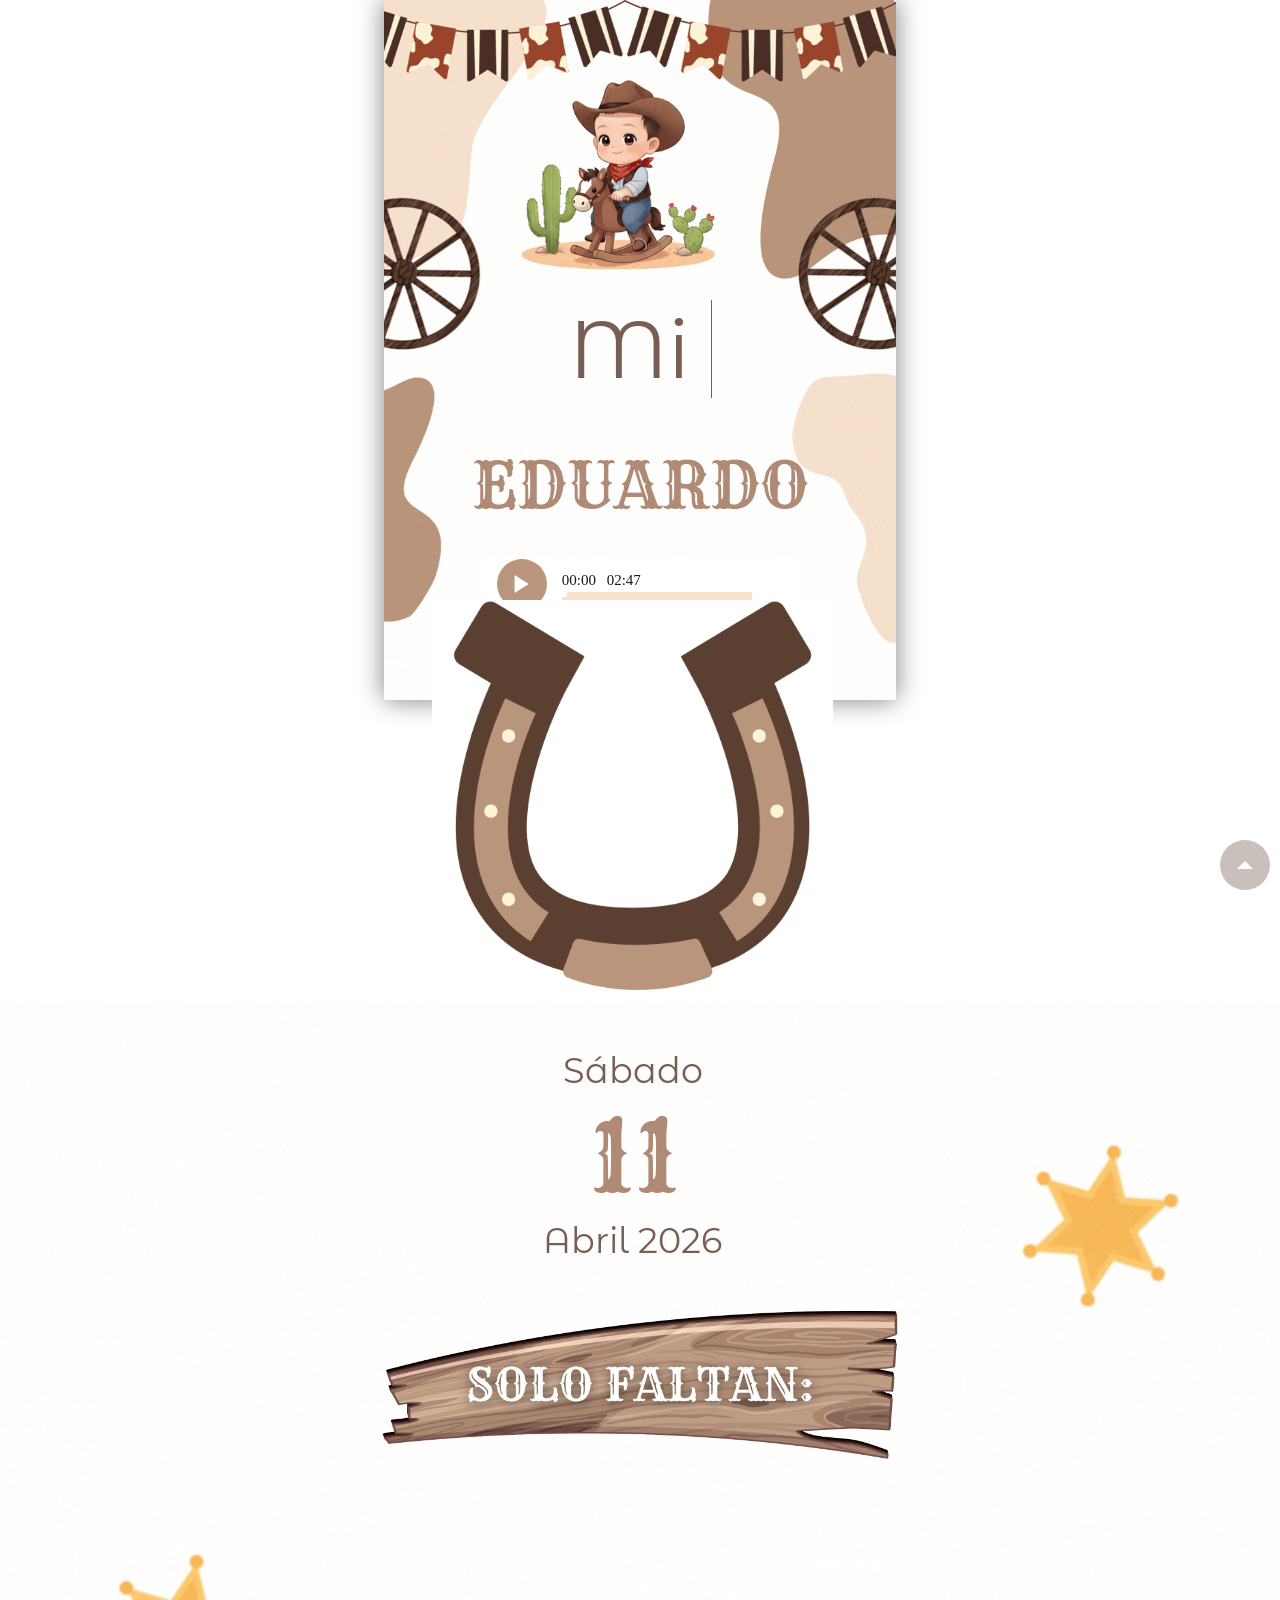
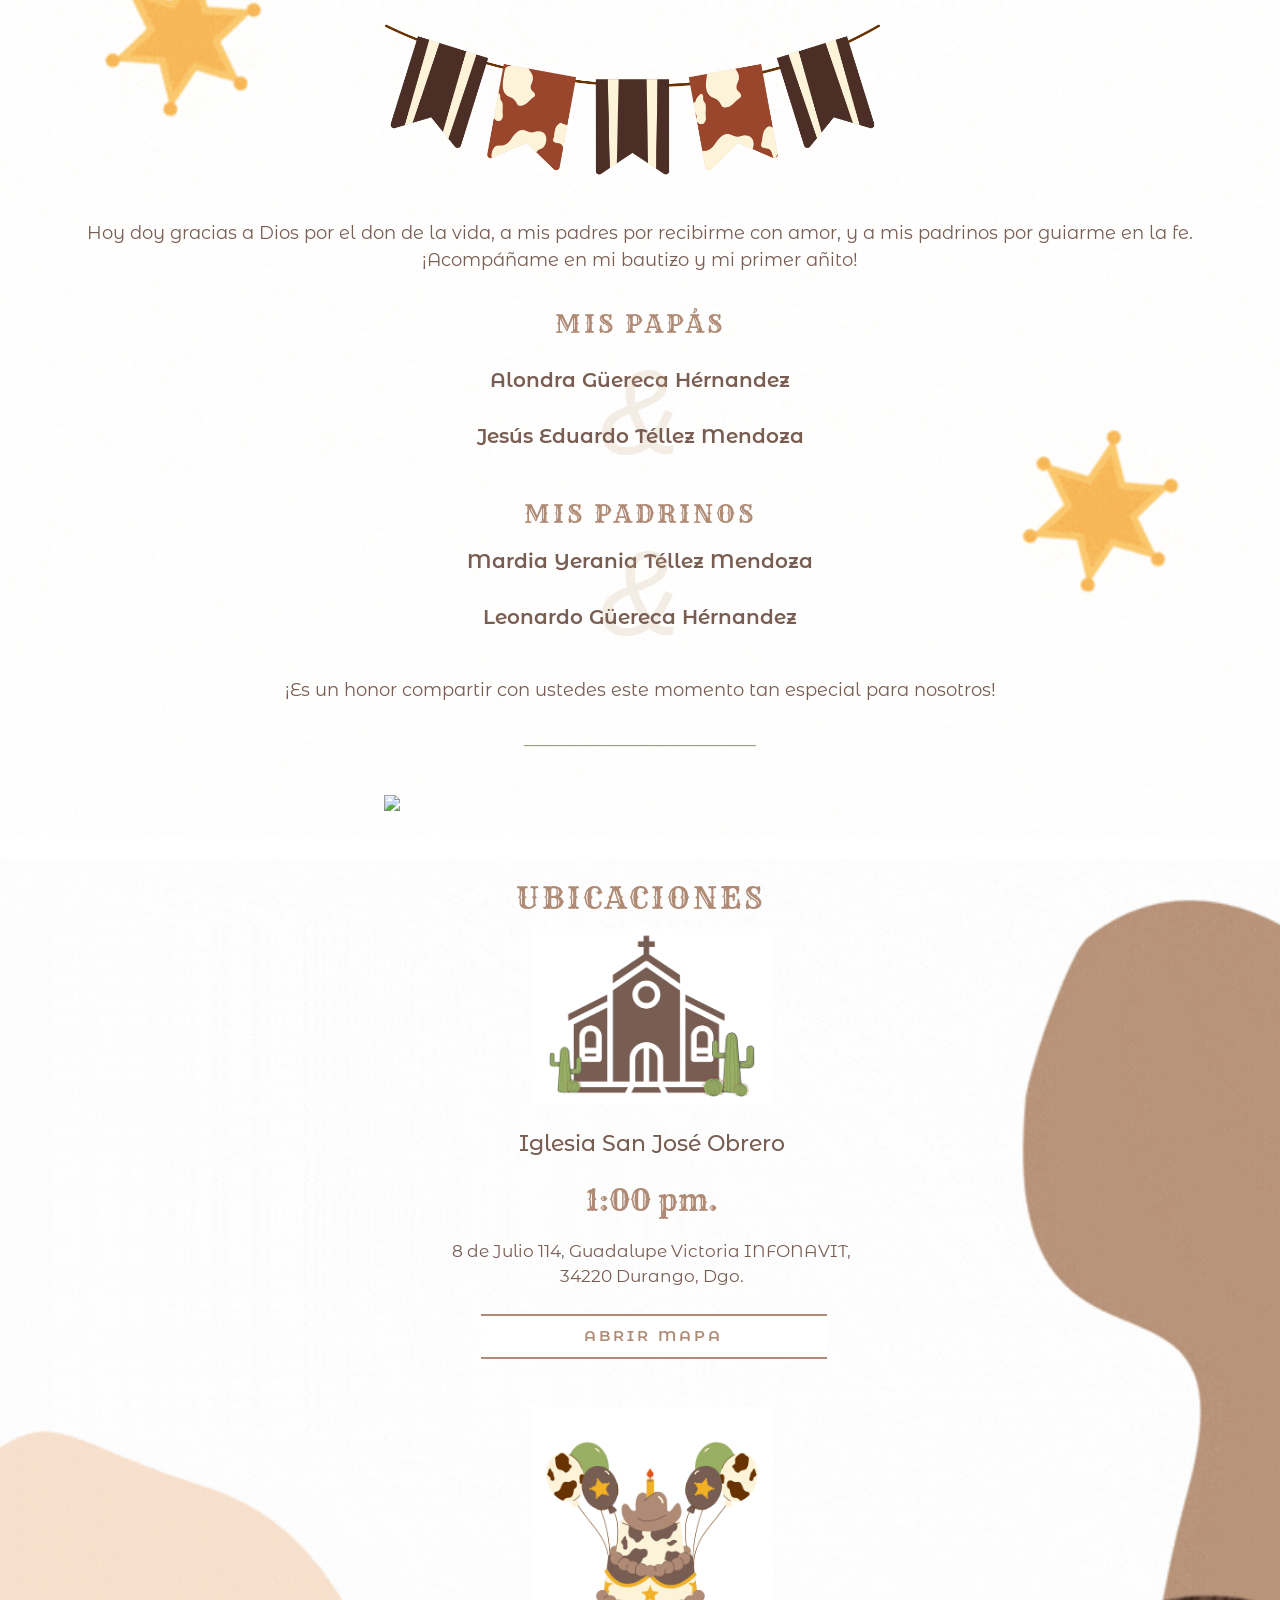
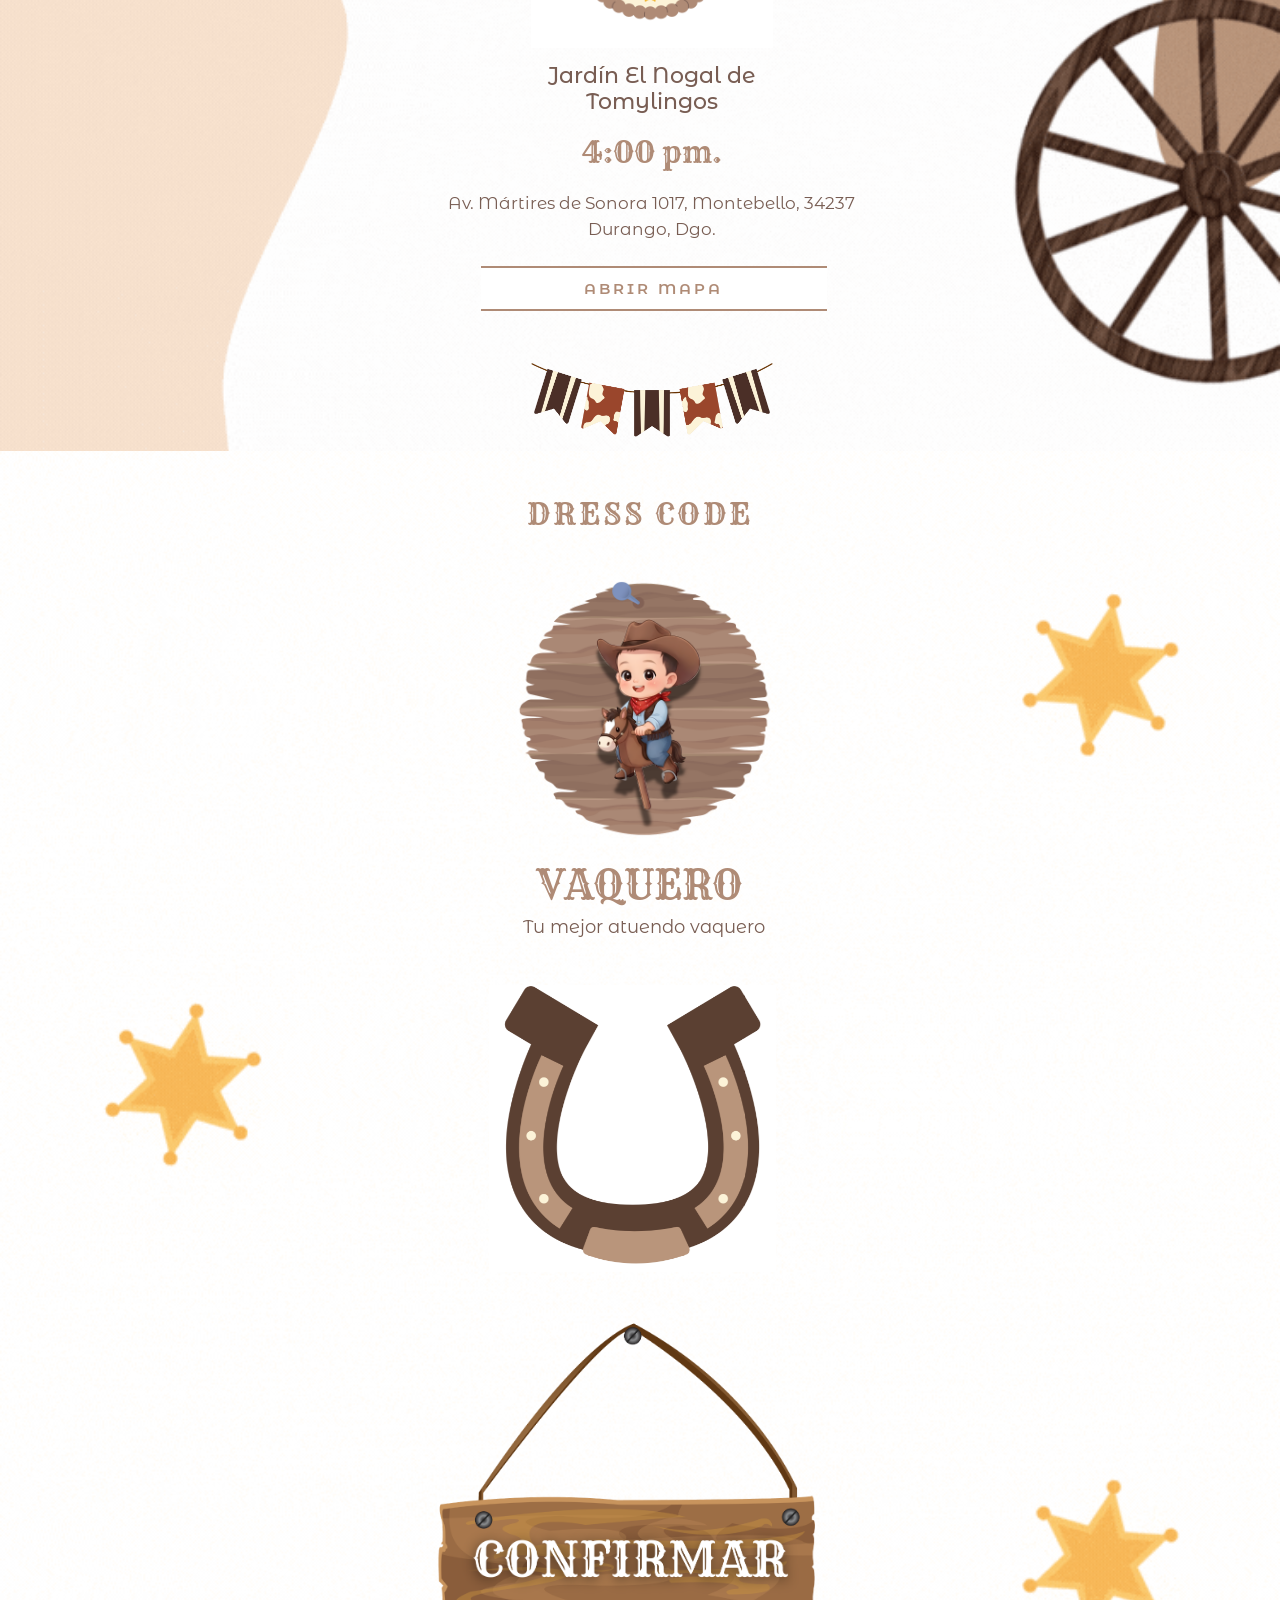
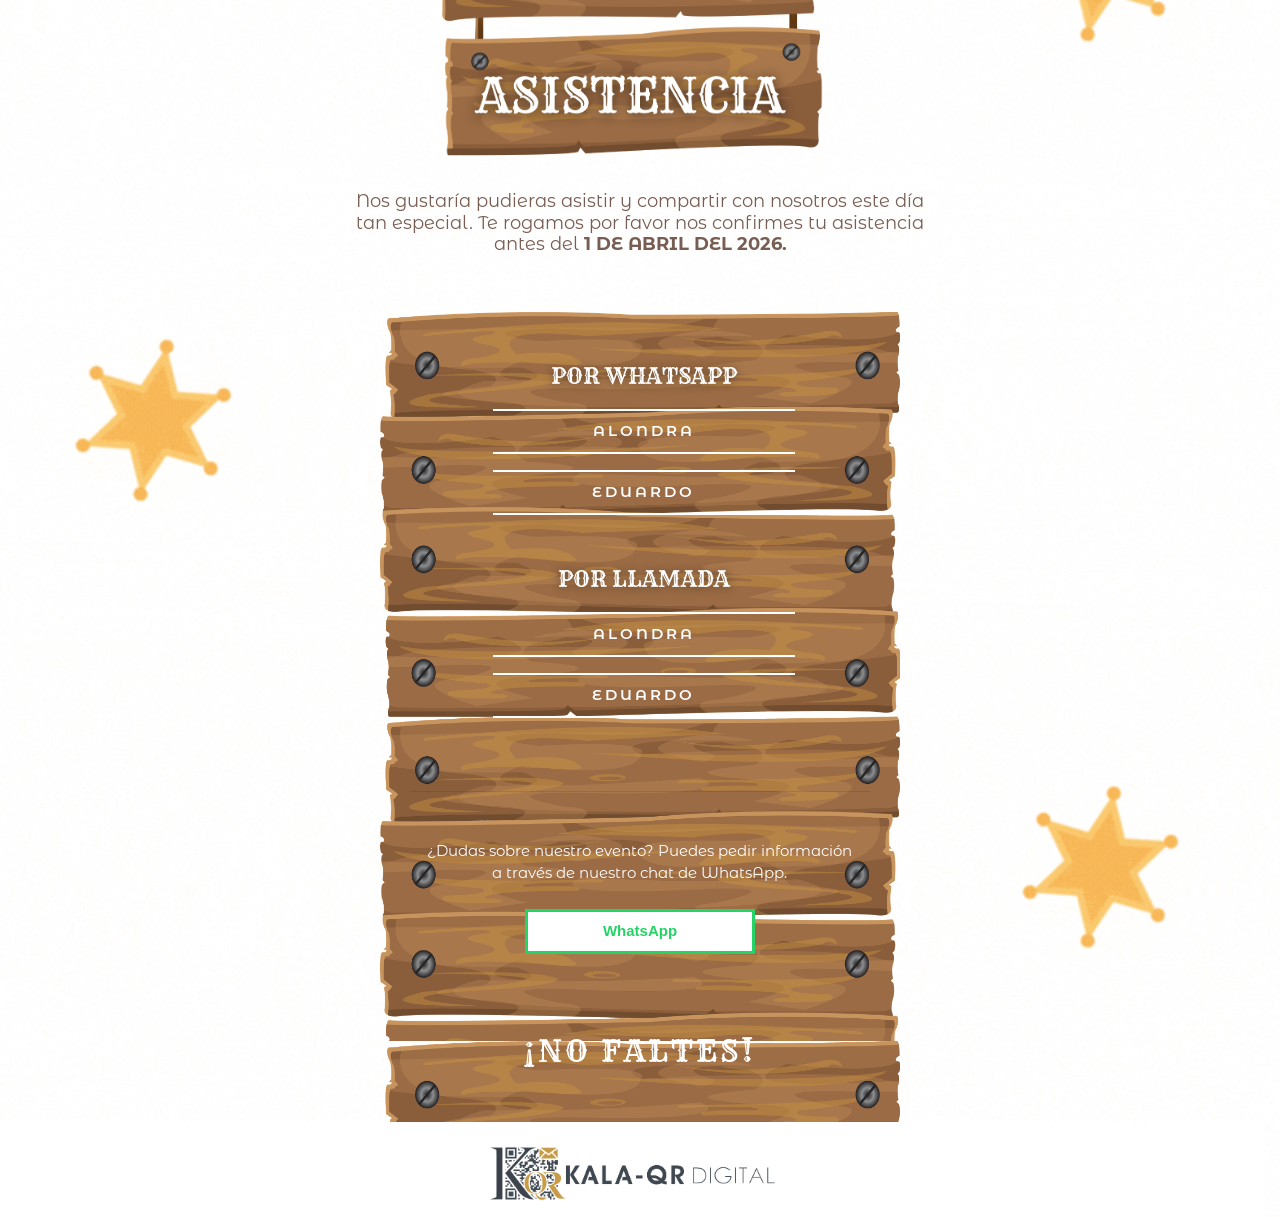
==== commit bc0505dc: "Add files via upload" ====
--- a/inicio.html
+++ b/inicio.html
@@ -13,11 +13,11 @@
         <meta property="og:type" content="website"/>
         <meta property="og:title" content="¡Mi Bautizo y 1er Año!"/>
         <meta property="og:description" content="Te invitamos a ser parte de este momento tan especial."/>
-        <meta property="og:url" content="https://nuestrobabyshower.github.io/eduardo/inicio.html"/>
+        <meta property="og:url" content="https://my-birthday.github.io/eduardo/inicio.html"/>
         <meta property="article:modified_time" content="2023-02-19T17:24:46+00:00"/>
-        <meta property="og:image" content="https://nuestrobabyshower.github.io/eduardo/img/portadaEnviar.jpg"/>
-        <meta property="og:image:width" content="1080"/>
-        <meta property="og:image:height" content="1080"/>
+        <meta property="og:image" content="https://my-birthday.github.io/eduardo/img/portadaEnviar.jpg"/>
+        <meta property="og:image:width" content="1000"/>
+        <meta property="og:image:height" content="1400"/>
         <meta property="og:image:type" content="image/jpeg"/>
         
          <script type="application/ld+json" class="yoast-schema-graph">
@@ -26,49 +26,49 @@
       "@graph": [
           {
               "@type": "Organization",
-              "@id": "https://nuestrobabyshower.github.io/eduardo/inicio.html/#/schema/Organization/1",
+              "@id": "https://my-birthday.github.io/eduardo/inicio.html/#/schema/Organization/1",
               "name": "¡Mi Bautizo y 1er Año!",
-              "url": "https://nuestrobabyshower.github.io/eduardo/inicio.html",
+              "url": "https://my-birthday.github.io/eduardo/inicio.html",
               "sameAs": [
               ],
               "logo": {
                   "@type": "ImageObject",
-                  "@id": "https://nuestrobabyshower.github.io/eduardo/img/portadaEnviar.jpg",
-                  "url": "https://nuestrobabyshower.github.io/eduardo/img/portadaEnviar.jpg",
-                  "contentUrl": "https://nuestrobabyshower.github.io/eduardo/img/portadaEnviar.jpg",
-                  "width": 1080,
-                  "height": 1080,
+                  "@id": "https://my-birthday.github.io/eduardo/img/portadaEnviar.jpg",
+                  "url": "https://my-birthday.github.io/eduardo/img/portadaEnviar.jpg",
+                  "contentUrl": "https://my-birthday.github.io/eduardo/img/portadaEnviar.jpg",
+                  "width": 1000,
+                  "height": 1400,
                   "caption": "Example Image"
               },
               "image": {
-                  "@id": "https://nuestrobabyshower.github.io/eduardo/img/portadaEnviar.jpg"
+                  "@id": "https://my-birthday.github.io/eduardo/img/portadaEnviar.jpg"
               }
           },
           {
               "@type": "WebSite",
-              "@id": "https://nuestrobabyshower.github.io/eduardo/inicio.html/#/schema/WebSite/1",
-              "url": "https://nuestrobabyshower.github.io/eduardo/inicio.html",
+              "@id": "https://my-birthday.github.io/eduardo/inicio.html/#/schema/WebSite/1",
+              "url": "https://my-birthday.github.io/eduardo/inicio.html",
               "name": "¡Mi Bautizo y 1er Año!",
               "publisher": {
-                  "@id": "https://nuestrobabyshower.github.io/eduardo/inicio.html/#/schema/Organization/1"
+                  "@id": "https://my-birthday.github.io/eduardo/inicio.html/#/schema/Organization/1"
               },
               "potentialAction": {
                   "@type": "SearchAction",
-                  "target": "https://nuestrobabyshower.github.io/eduardo/inicio.html/?s={search_term_string}",
+                  "target": "https://my-birthday.github.io/eduardo/inicio.html/?s={search_term_string}",
                   "query-input": "required name=search_term_string"
               }
           },
           {
               "@type": "WebPage",
-              "@id": "https://nuestrobabyshower.github.io/eduardo/inicio.html",
-              "url": "https://nuestrobabyshower.github.io/eduardo/inicio.html",
+              "@id": "https://my-birthday.github.io/eduardo/inicio.html",
+              "url": "https://my-birthday.github.io/eduardo/inicio.html",
               "inLanguage": "es",
               "name": "Example Page",
               "isPartOf": {
-                  "@id": "https://nuestrobabyshower.github.io/eduardo/inicio.html/#/schema/WebSite/1"
+                  "@id": "https://my-birthday.github.io/eduardo/inicio.html/#/schema/WebSite/1"
               },
               "about": {
-                  "@id": "https://nuestrobabyshower.github.io/eduardo/inicio.html/#/schema/Organization/1"
+                  "@id": "https://my-birthday.github.io/eduardo/inicio.html/#/schema/Organization/1"
               },
               "datePublished": "2015-09-14T08:13:22+00:00",
               "dateModified": "2019-03-28T12:46:37+00:00",
@@ -78,8 +78,8 @@
   }
         </script>
 
-         <link rel="alternate" type="application/rss+xml" title=" &raquo; Feed" href="https://nuestrobabyshower.github.io/eduardo/inicio.html/feed/"/>
-        <link rel="alternate" type="application/rss+xml" title=" &raquo; Feed de los comentarios" href="https://nuestrobabyshower.github.io/eduardo/inicio.html/comments/feed/"/>
+         <link rel="alternate" type="application/rss+xml" title=" &raquo; Feed" href="https://my-birthday.github.io/eduardo/inicio.html/feed/"/>
+        <link rel="alternate" type="application/rss+xml" title=" &raquo; Feed de los comentarios" href="https://my-birthday.github.io/eduardo/inicio.html/comments/feed/"/>
         
     <link rel="stylesheet" href="https://stackpath.bootstrapcdn.com/bootstrap/4.2.1/css/bootstrap.min.css" integrity="sha384-GJzZqFGwb1QTTN6wy59ffF1BuGJpLSa9DkKMp0DgiMDm4iYMj70gZWKYbI706tWS" crossorigin="anonymous">
     <link rel="stylesheet" href="css/demo001.css">
@@ -383,13 +383,13 @@
 
             <div class="container col-12 col-md-12 text-center mb-3 cuentaRegresiva"> 
                 <div class="row justify-content-center mb-4" style="margin:0 auto"> <br>
-                         <img class="col-11 col-md-6 mt-4 " id="" style="" src="img/faltan.png" >
+                         <img class="col-11 col-md-6 mt-4 " id="fotof" style="" src="img/faltan.png" >
                     <div class="col-12 col-md-8 text-center mt-2 mb-0 " id="cuenta"></div>     
                 </div>
             </div>
    <div class="row justify-content-center mt-4"   > 
           
-                         <img class="col-9 col-md-5 foto " id="" style="margin-top: 20px; z-index: 999999;" src="img/tendedero.png" >
+                         <img class="col-9 col-md-5  " id="" style="margin-top: 20px; z-index: 999999;" src="img/tendedero.png" >
                      </div>
             <div class=" col-12 col-md-12 mt-0 mb-0  " >  
                 <div class="justify-content-center"> 
@@ -413,7 +413,7 @@
                 </div>
                 <div class="row justify-content-center mt-0"   > 
           
-                         <img class="col-10 col-md-5 foto " id="" style="margin-top: 0px; z-index: 999999;" src="img/bebe1.png" >
+                         <img class="col-10 col-md-5  " id="" style="margin-top: 0px; z-index: 999999;" src="img/bebe1.png" >
                      </div><br>
 
             </div>
@@ -445,7 +445,7 @@
                 <p id="location" class='textodondeycuando col-12 col-lg-12 mt-3 mb-4 text-center' >8 de Julio 114, Guadalupe Victoria INFONAVIT, 34220 Durango, Dgo.</p>  
        
                 <div class="row justify-content-center ml-1">
-                    <a href="https://maps.app.goo.gl/uQBeWnbJdfs5KAhn7" class="btnComoLlegar col-9 mb-4">ABRIR MAPA</a>  
+                    <a href="https://maps.app.goo.gl/MYAMBKUReAC4GSGy8?g_st=iw" class="btnComoLlegar col-9 mb-4">ABRIR MAPA</a>  
                 </div>
 
 
@@ -528,7 +528,7 @@
 
        <div class="row justify-content-center mt-5"   > 
           
-                         <img class="col-4 col-md-3 foto " id="" style="margin-top: -100px; z-index: 999999;" src="img/herradura.png" >
+                         <img class="col-4 col-md-3  " id="" style="margin-top: -100px; z-index: 999999;" src="img/herradura.png" >
                      </div>
 
 
@@ -549,10 +549,10 @@
       
         <p class='textoasistencia col-12 col-lg-12 mb-3 mt-0 text-center' style="font-size: 22px; font-family: 'Rye', serif; font-weight: 400; font-style: normal; color:#fff ; text-shadow: 0px 1px 10px rgba(0,0,0,0.4);"><i class="fa fa-whatsapp mr-2"></i>POR WHATSAPP<p> 
     <div class=" logos1 row justify-content-center align-items-center mb-3 ml-2" > 
-            <a  href="https://wa.me//526188003644?text=¡Hola!%20Gracias%20por%20la%20invitación.%20Confirmo%20mi%20asistencia%20para%20el%20baby%20shower.%20&#128513;" class="btnWhatsNovios text-center align-items-center col-8" style="">ALONDRA</a> 
+            <a  href="https://wa.me//526188003644?text=¡Hola!%20Gracias%20por%20la%20invitación.%20Confirmo%20mi%20asistencia%20para%20la%20fiesta.%20&#128513;" class="btnWhatsNovios text-center align-items-center col-8" style="">ALONDRA</a> 
     </div>
         <div class=" logos1 row justify-content-center align-items-center mb-5 ml-2"> 
-            <a  href="https://wa.me//529612154270?text=¡Hola!%20Gracias%20por%20la%20invitación.%20Confirmo%20mi%20asistencia%20para%20el%20baby%20shower.%20&#128513;" class="btnWhatsNovios text-center align-items-center col-8" style="">EDUARDO</a> 
+            <a  href="https://wa.me//529612154270?text=¡Hola!%20Gracias%20por%20la%20invitación.%20Confirmo%20mi%20asistencia%20para%20la%20fiesta.%20&#128513;" class="btnWhatsNovios text-center align-items-center col-8" style="">EDUARDO</a> 
     </div>
 
 <p class='textoasistencia col-12 col-lg-12 mb-3 mt-2 text-center ' style="font-size: 22px; font-family: 'Rye', serif; font-weight: 400; font-style: normal; color:#fff ; text-shadow: 0px 1px 10px rgba(0,0,0,0.4);"><i class="fas fa-phone-alt mr-2"></i>POR LLAMADA<p> 
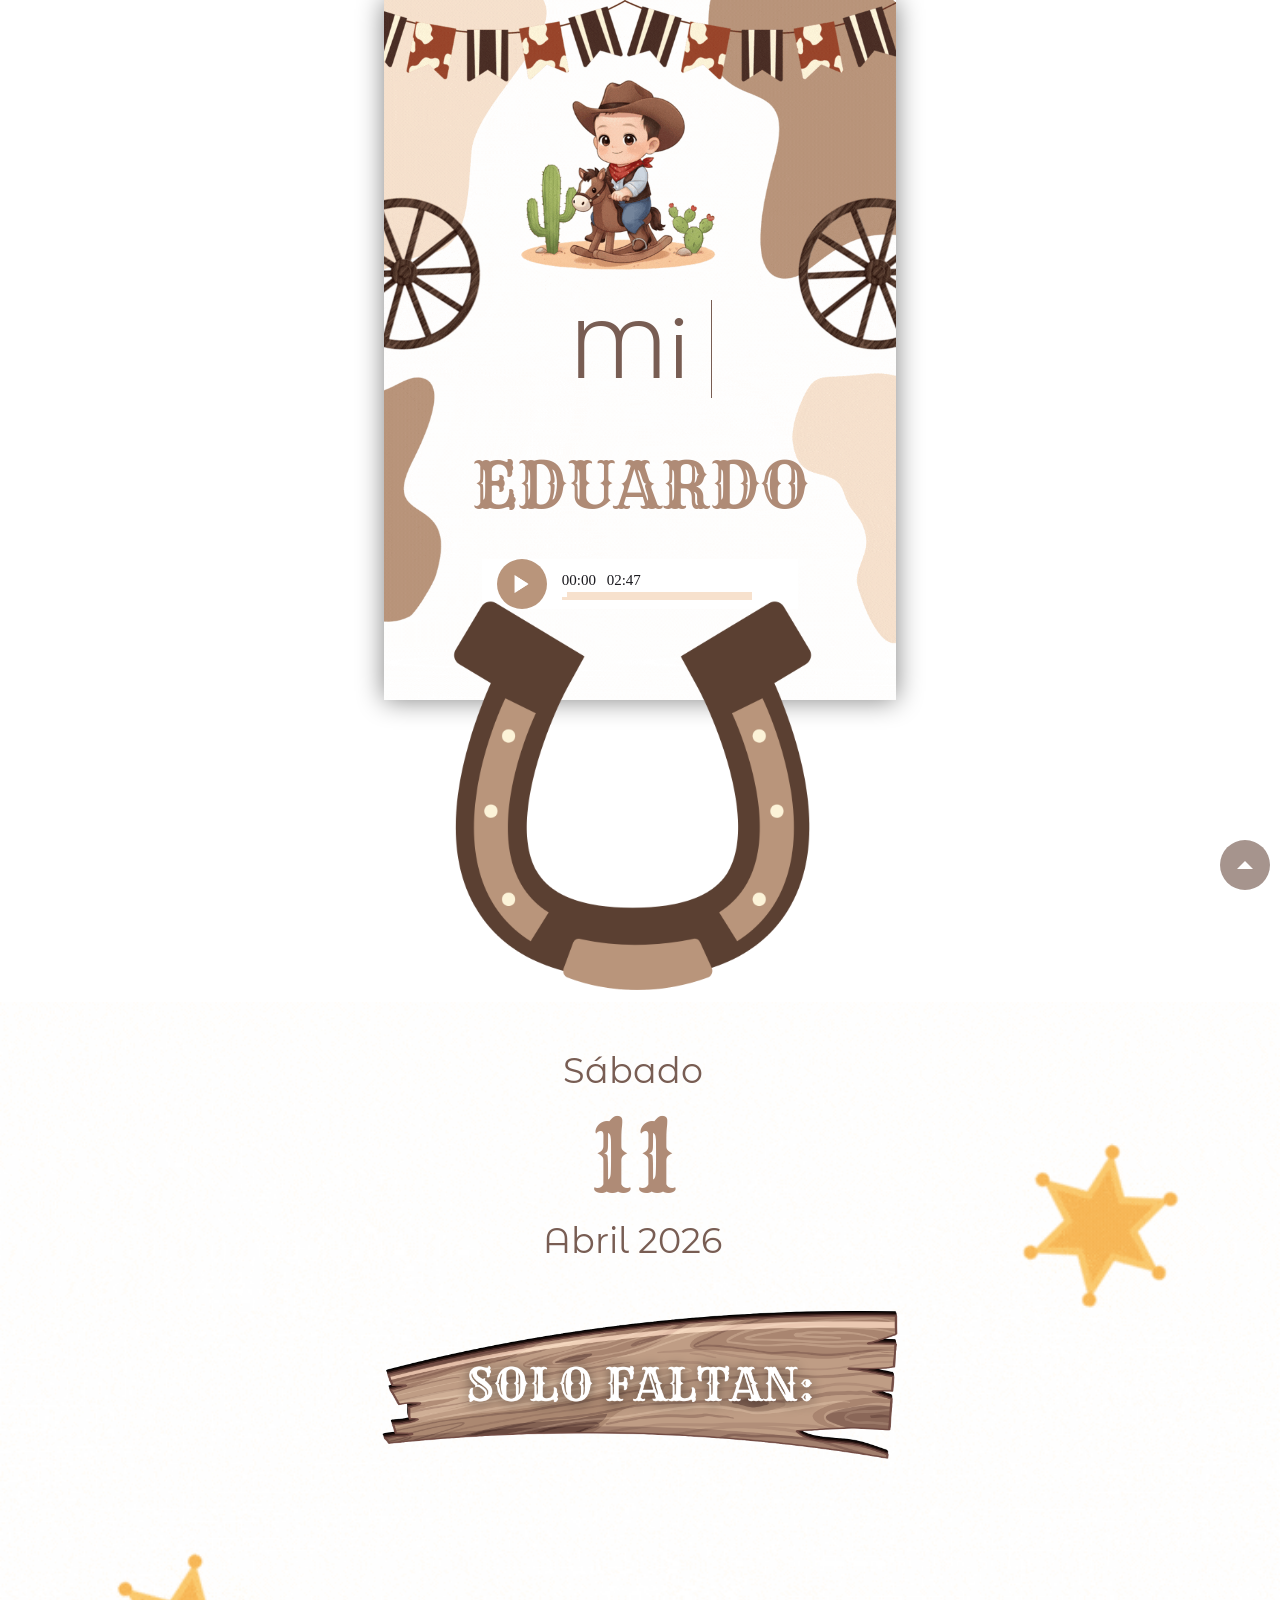
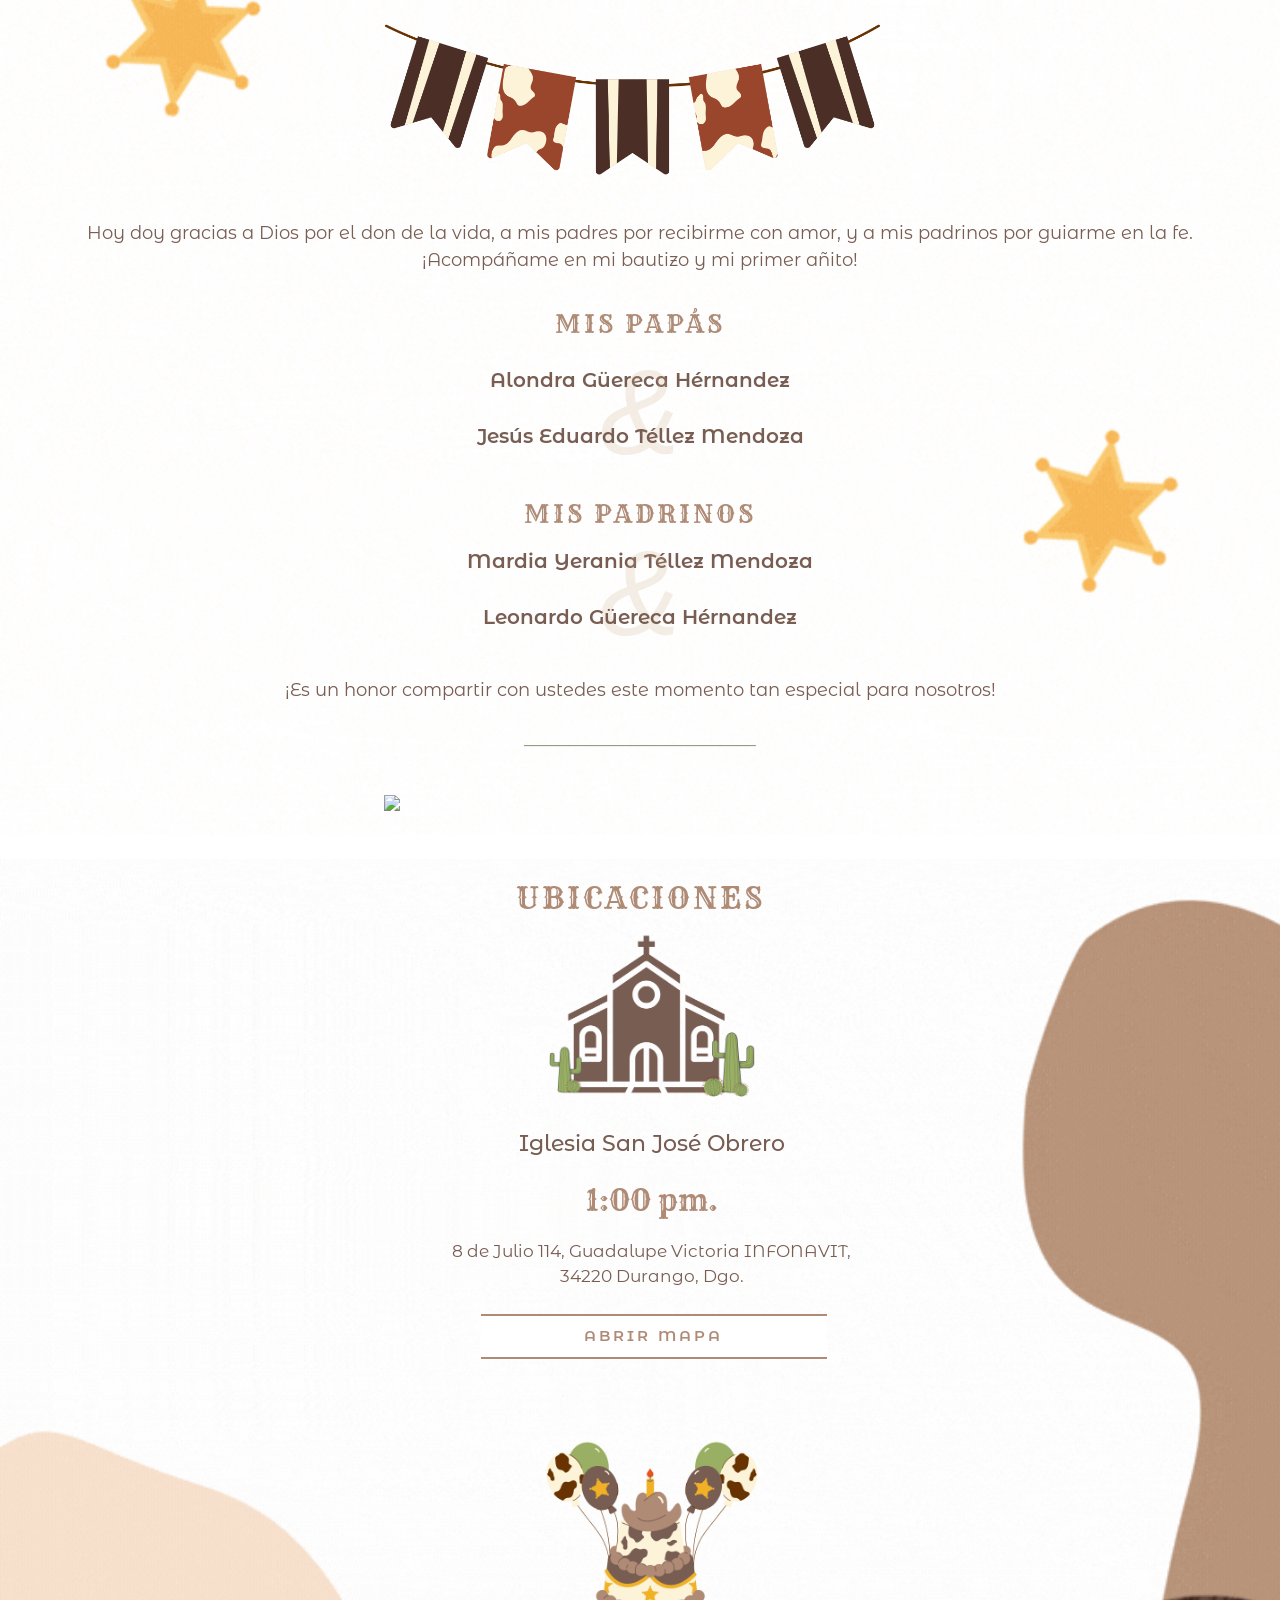
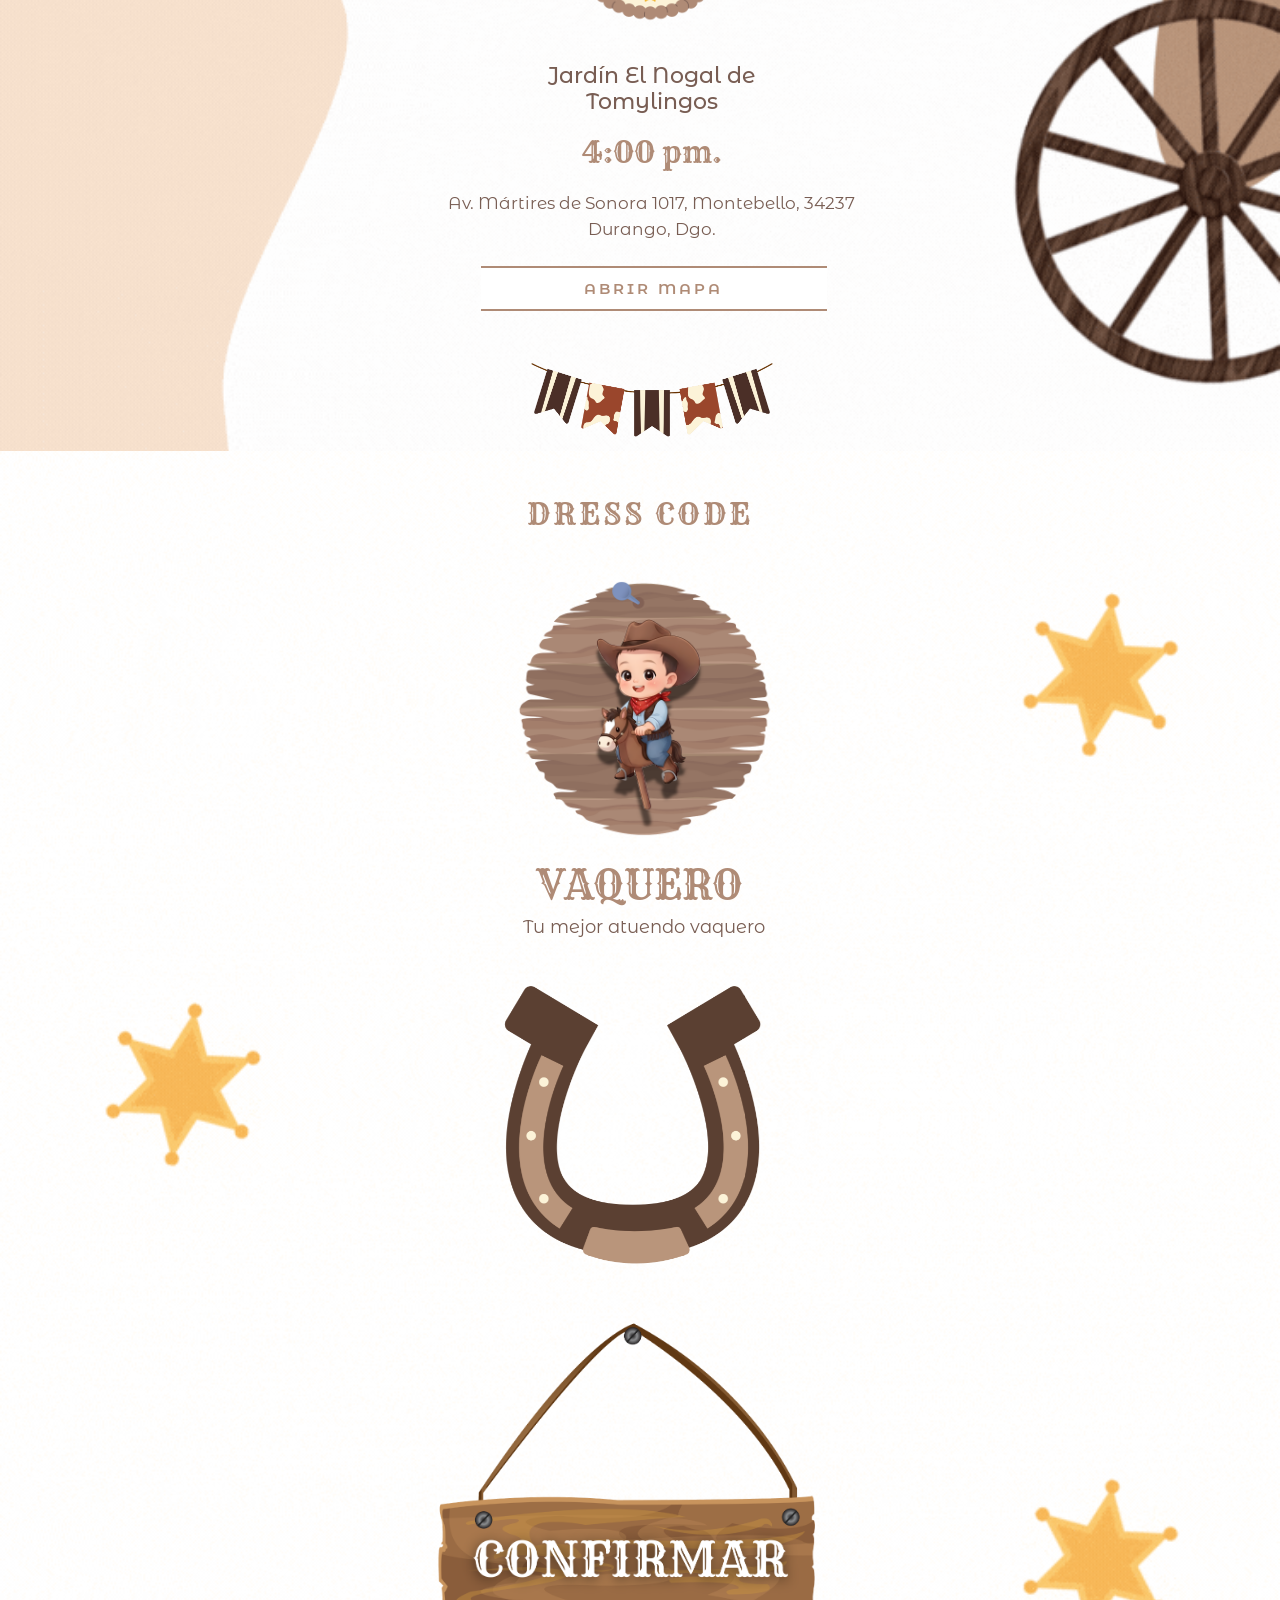
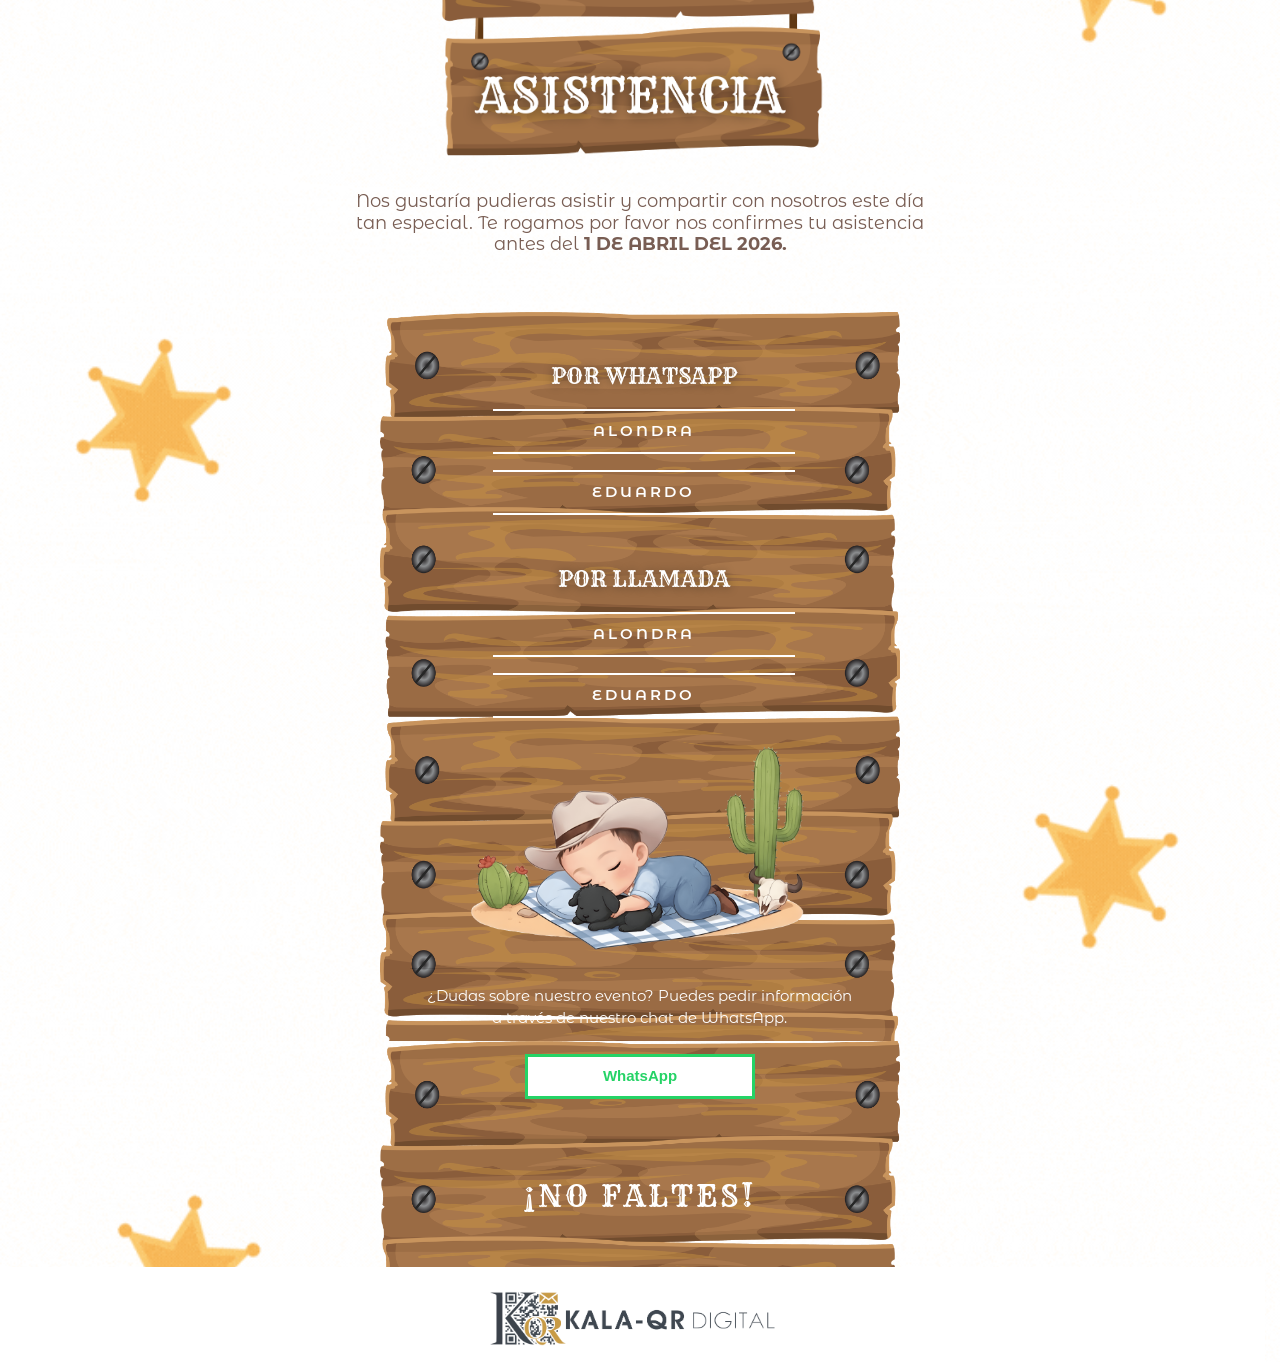
==== commit 8bdacb5e: "Add files via upload" ====
--- a/inicio.html
+++ b/inicio.html
@@ -16,8 +16,8 @@
         <meta property="og:url" content="https://my-birthday.github.io/eduardo/inicio.html"/>
         <meta property="article:modified_time" content="2023-02-19T17:24:46+00:00"/>
         <meta property="og:image" content="https://my-birthday.github.io/eduardo/img/portadaEnviar.jpg"/>
-        <meta property="og:image:width" content="1000"/>
-        <meta property="og:image:height" content="1400"/>
+        <meta property="og:image:width" content="1080"/>
+        <meta property="og:image:height" content="1080"/>
         <meta property="og:image:type" content="image/jpeg"/>
         
          <script type="application/ld+json" class="yoast-schema-graph">
@@ -36,8 +36,8 @@
                   "@id": "https://my-birthday.github.io/eduardo/img/portadaEnviar.jpg",
                   "url": "https://my-birthday.github.io/eduardo/img/portadaEnviar.jpg",
                   "contentUrl": "https://my-birthday.github.io/eduardo/img/portadaEnviar.jpg",
-                  "width": 1000,
-                  "height": 1400,
+                  "width": 1080,
+                  "height": 1080,
                   "caption": "Example Image"
               },
               "image": {
@@ -559,14 +559,14 @@
    <div class=" logos1 row justify-content-center align-items-center mb-3 ml-2"> 
             <a  href="tel:6188003644" class="btnWhatsNovios text-center align-items-center col-8" style=""> ALONDRA</a> 
     </div>
-        <div class=" logos1 row justify-content-center align-items-center mb-5 ml-2"> 
+        <div class=" logos1 row justify-content-center align-items-center mb-4 ml-2"> 
             <a  href="tel:9612154270" class="btnWhatsNovios text-center align-items-center col-8" style="">EDUARDO</a> 
     </div>
-    <div class="row justify-content-center mb-4 mt-2" style="margin: 0 auto" >
-                         <img class="col-10 col-md-7 " id="" style="" src="" >
+    <div class="row justify-content-center mb-2 mt-0" style="margin: 0 auto" >
+                         <img class="col-12 col-md-12 " id="" style="" src="img/nino.png" >
                      </div>
     <hr>
-    <p class='col-12 col-lg-12 mb-4 mt-5 text-center' style="font-size: 15px; color:#fff; font-family: 'Montserrat Alternates', sans-serif;font-weight: 400;" >¿Dudas sobre nuestro evento? Puedes pedir información a través de nuestro chat de WhatsApp.<p> 
+    <p class='col-12 col-lg-12 mb-4 mt-2 text-center' style="font-size: 15px; color:#fff; font-family: 'Montserrat Alternates', sans-serif;font-weight: 400;" >¿Dudas sobre nuestro evento? Puedes pedir información a través de nuestro chat de WhatsApp.<p> 
     <div class=" logos1 row justify-content-center align-items-center mb-5" style="margin: 0 auto;"> 
         <a  href="https://wa.me//526188003644?text=¡Hola!%20Tengo%20una%20duda%20sobre%20el%20evento.%20&#128513;" class="btnWhats text-center align-items-center col-6" style=""><b><i class="fa fa-whatsapp "></b></i> WhatsApp</a> 
     </div> <br>
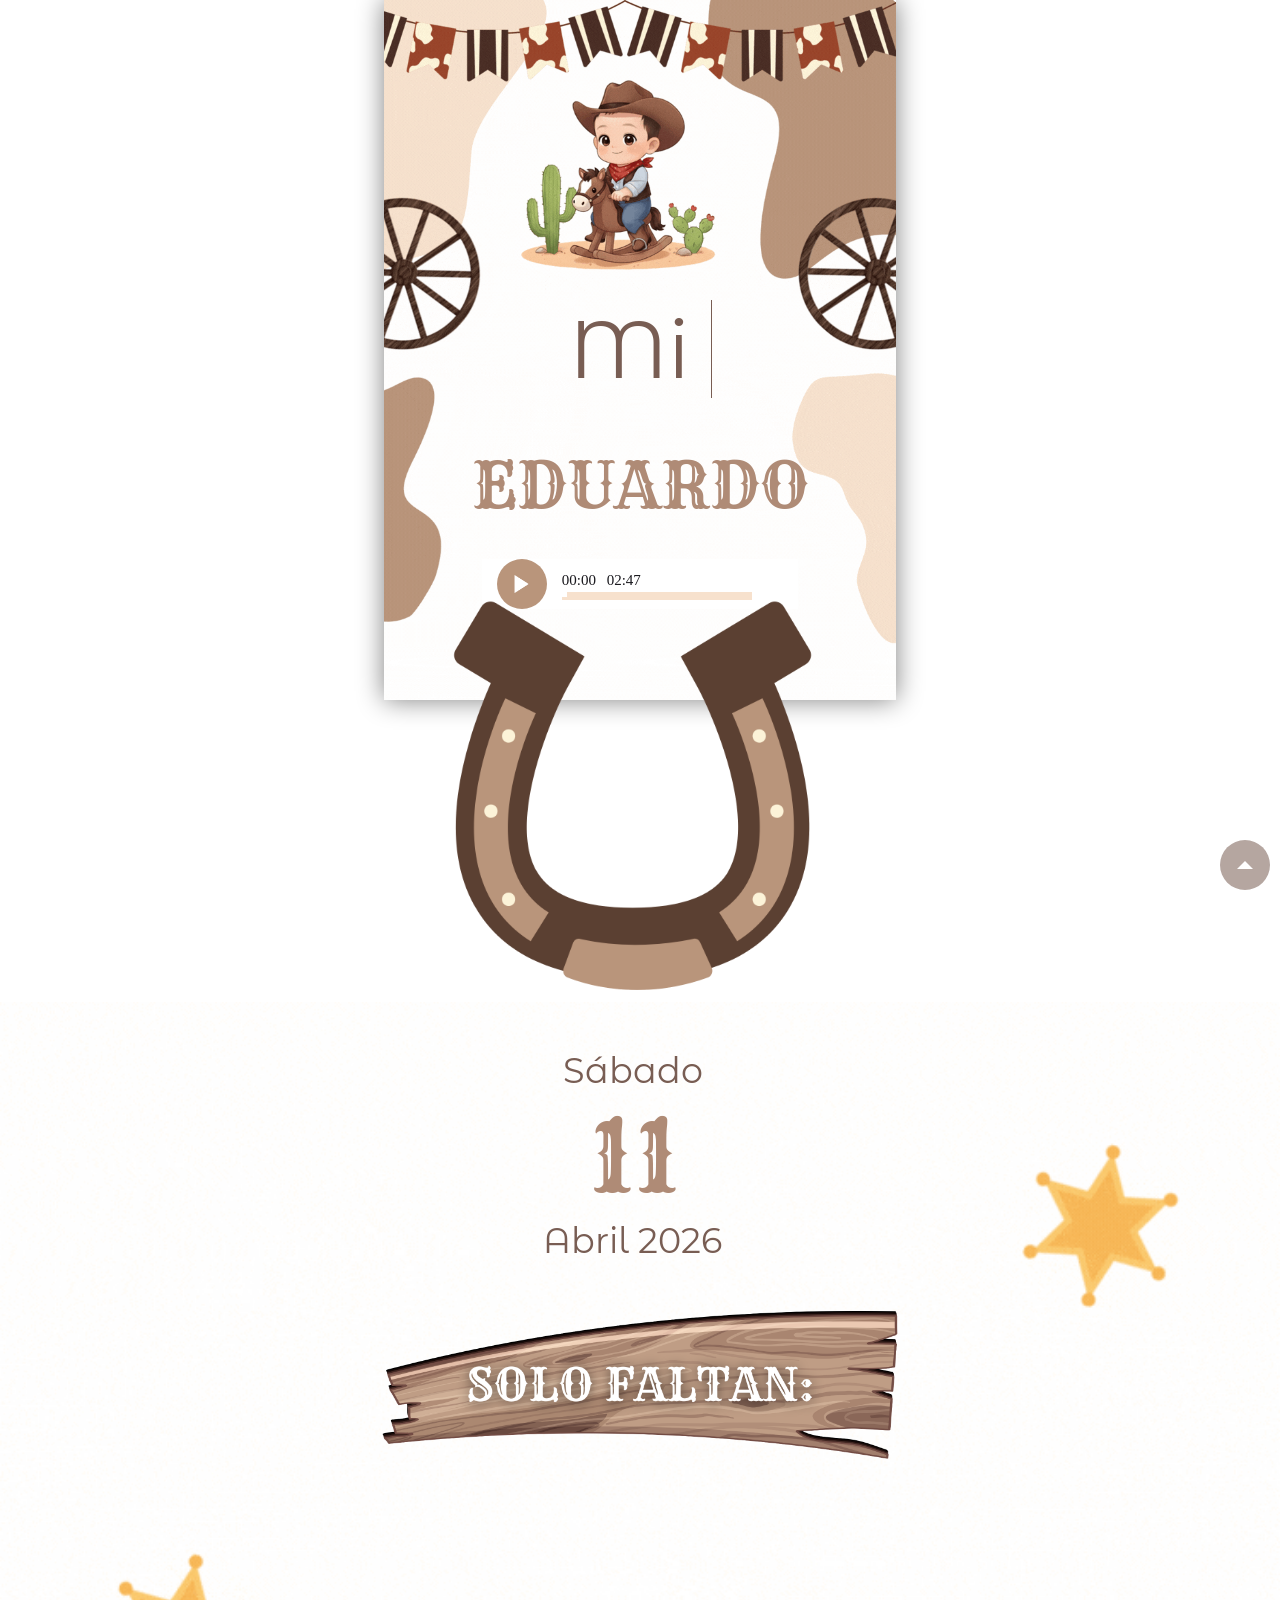
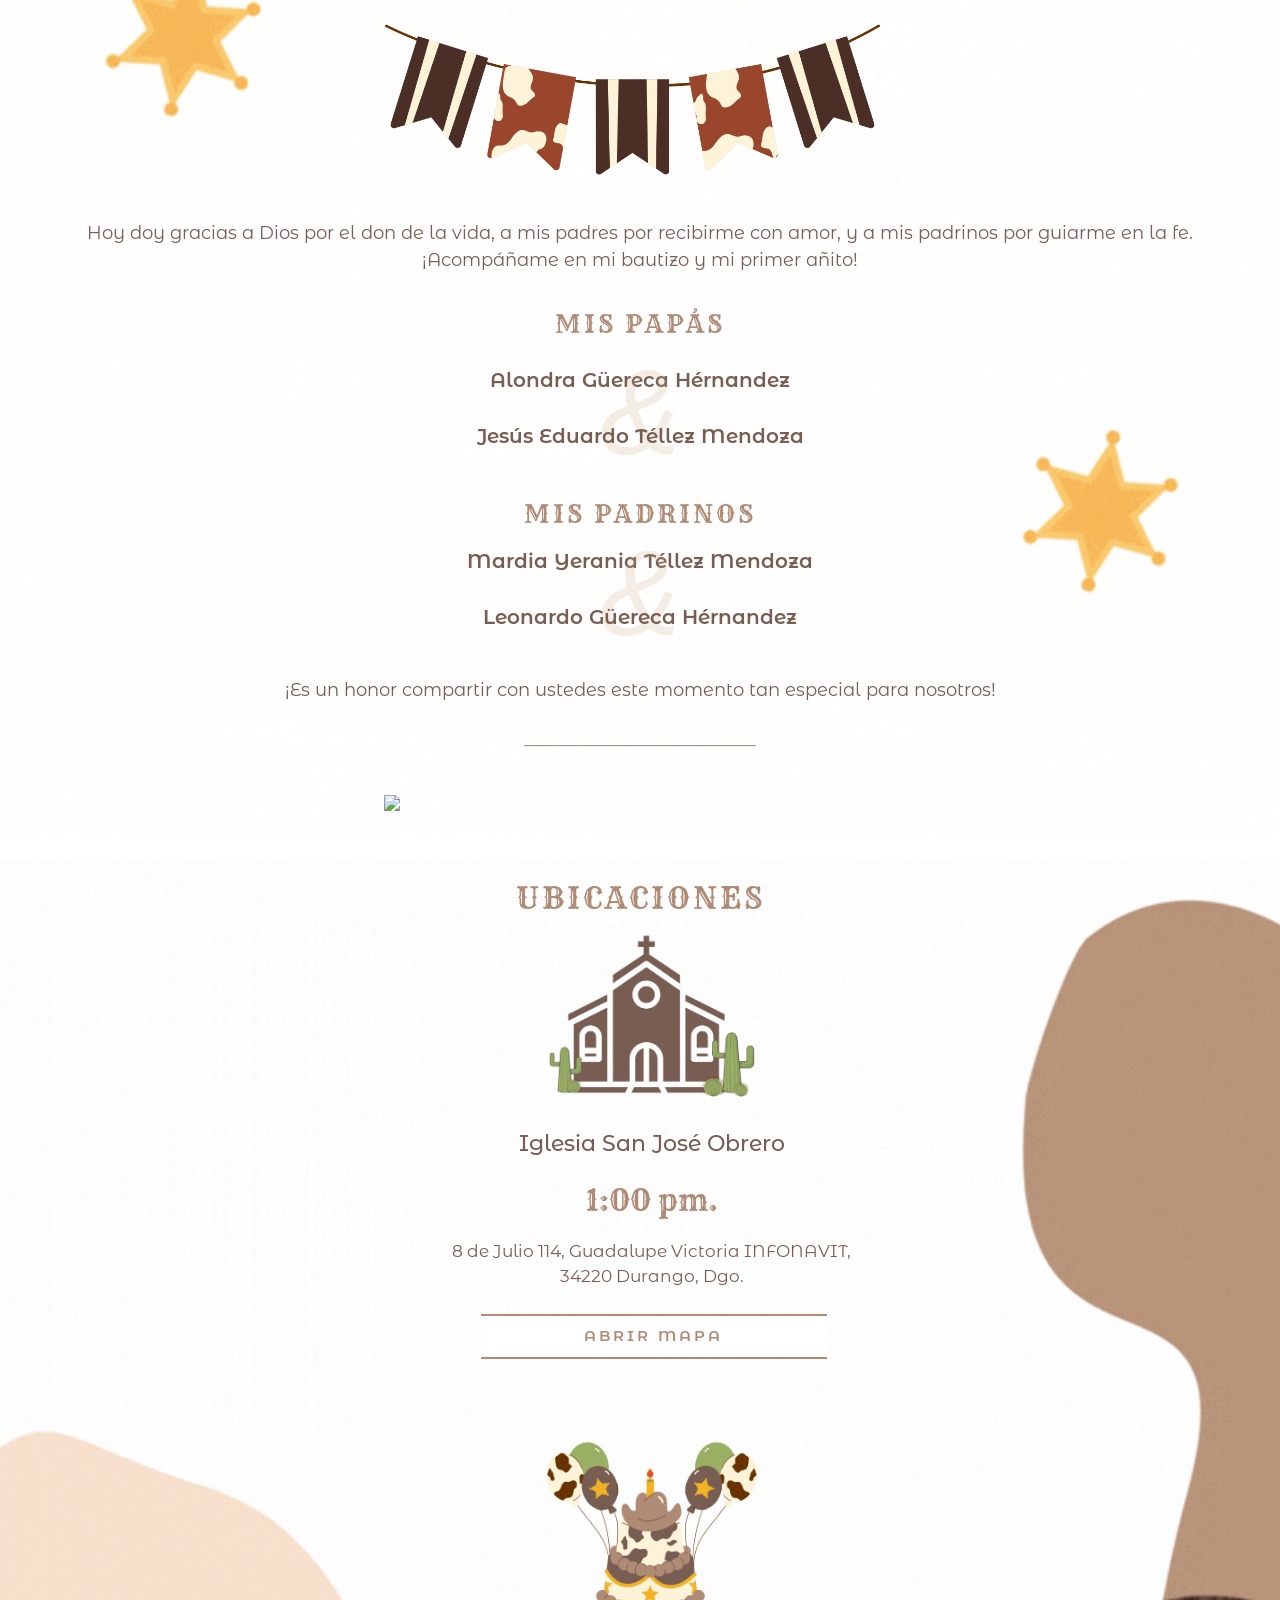
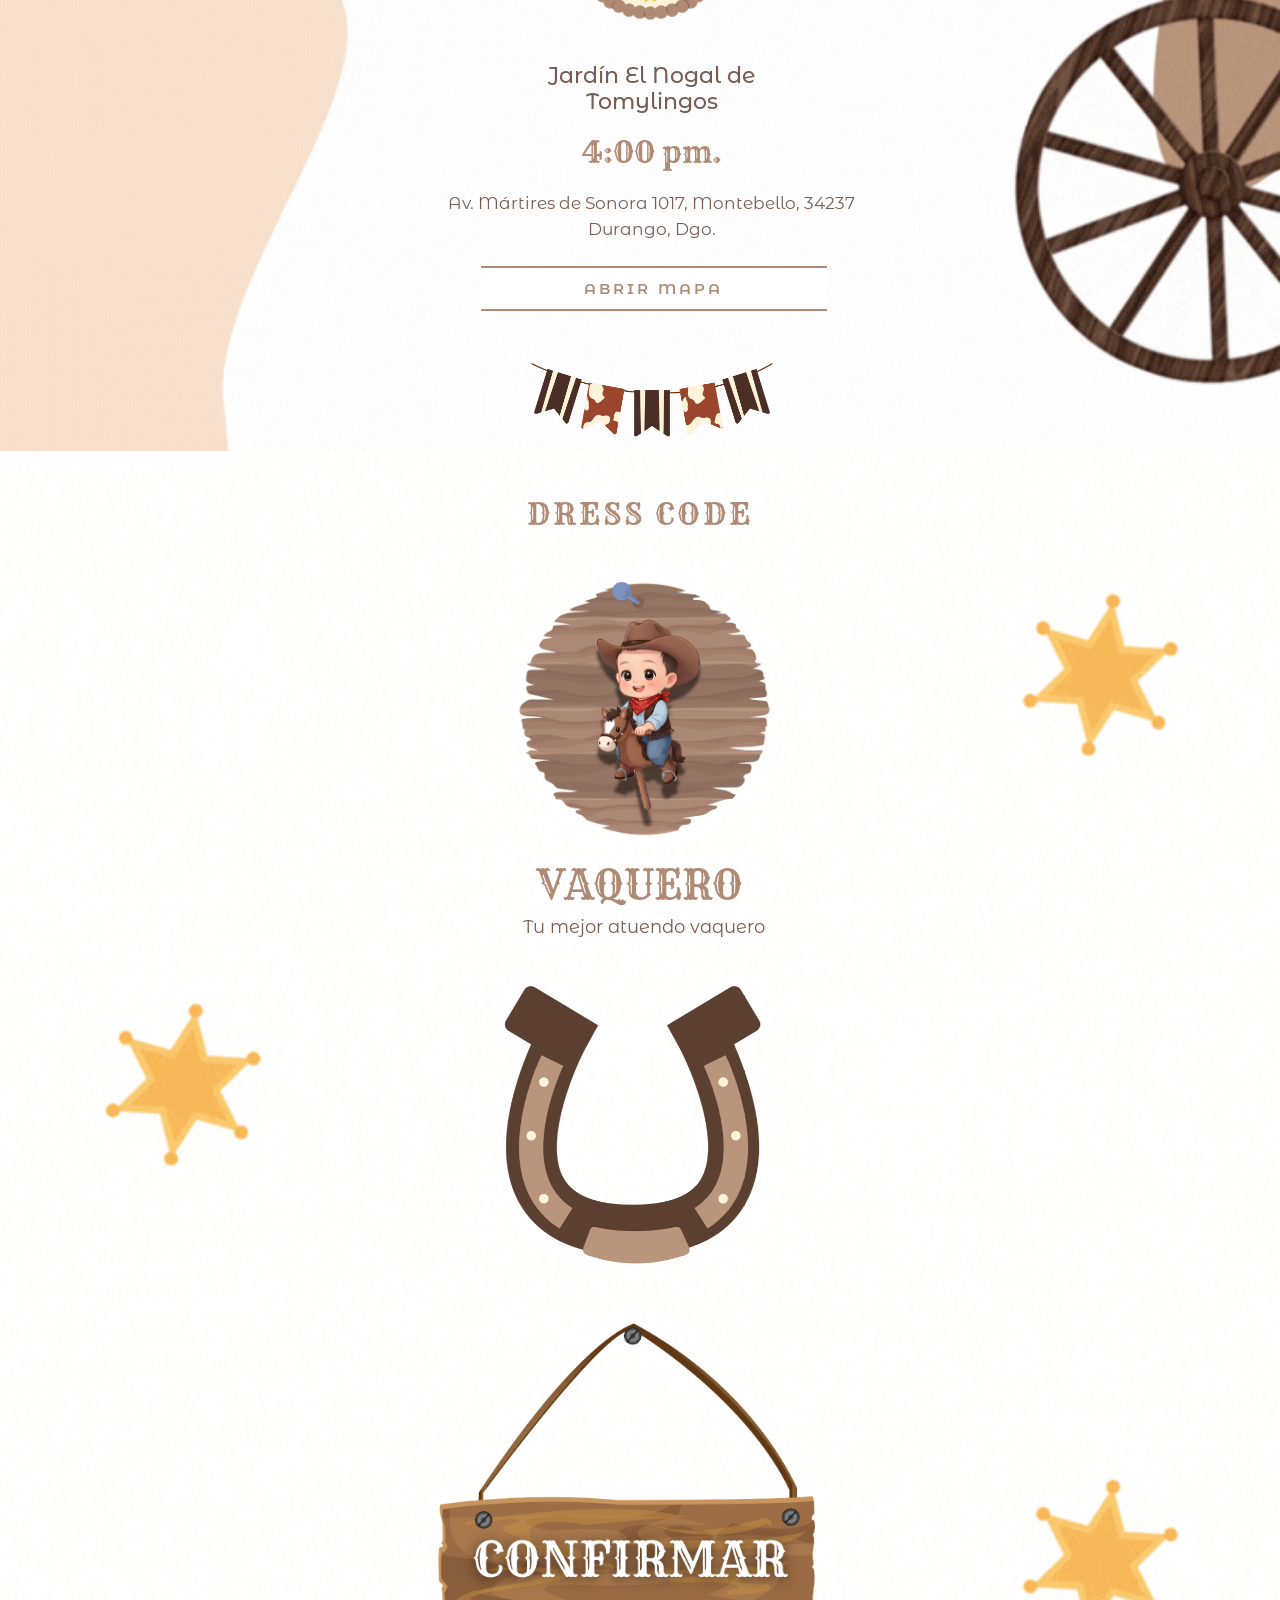
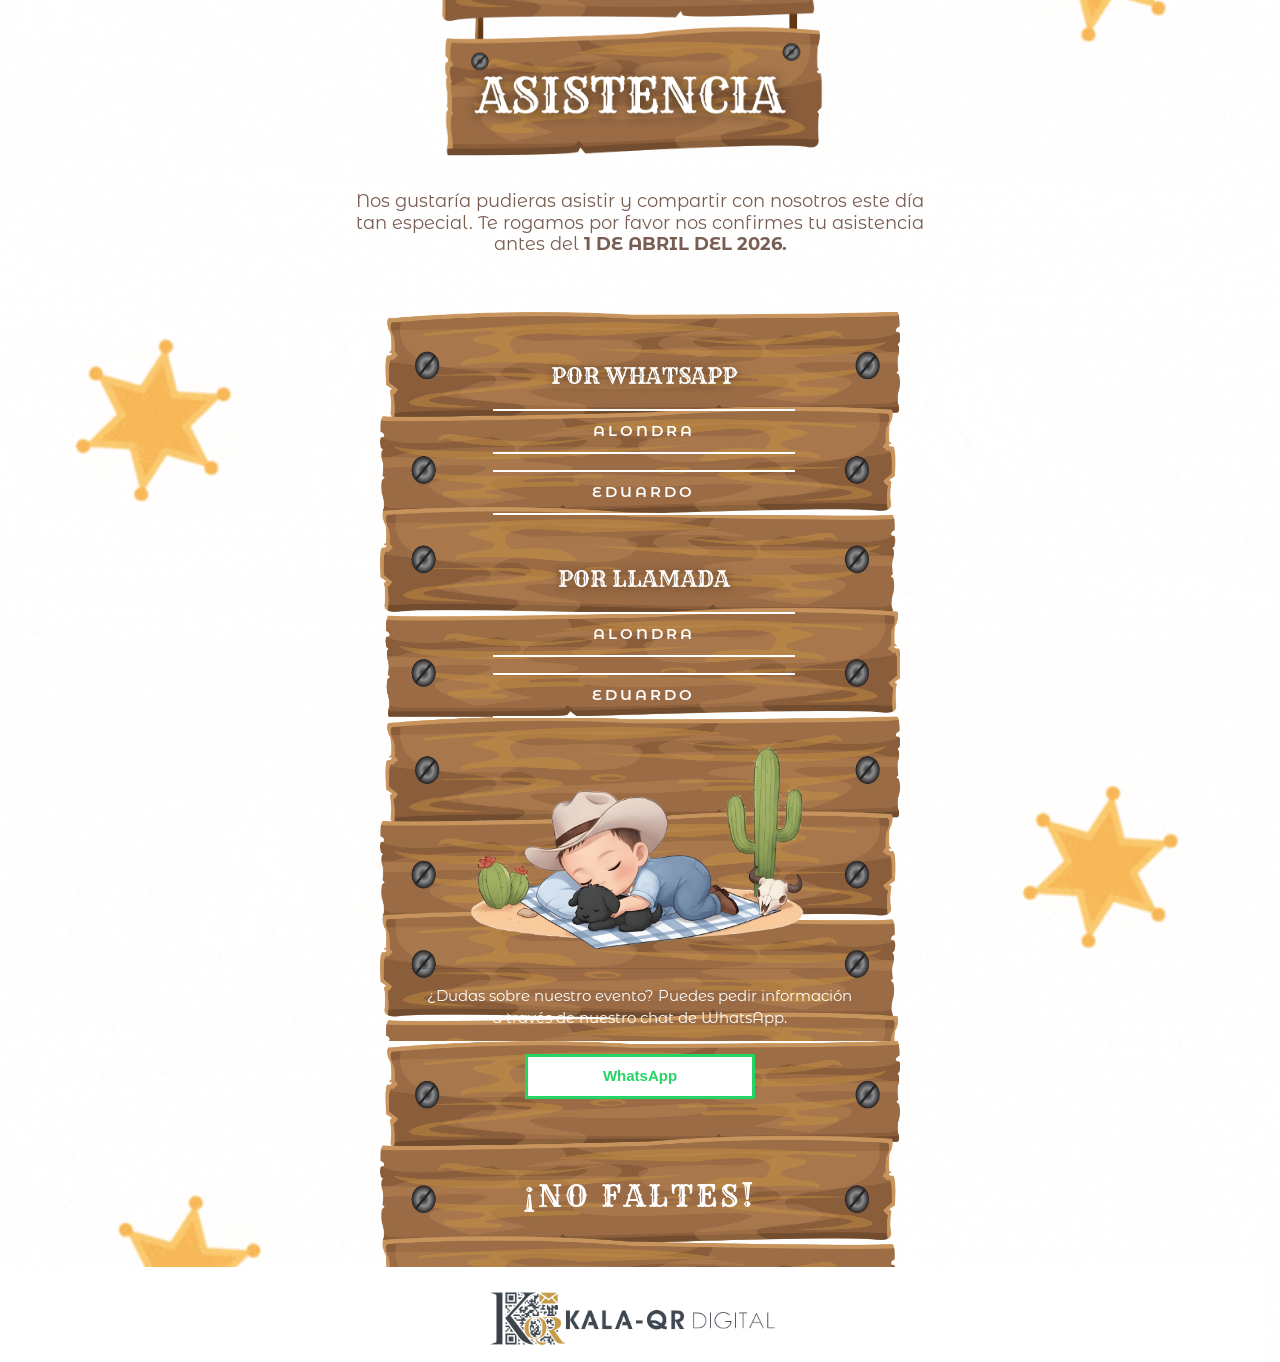
==== commit 0a5ff044: "Add files via upload" ====
--- a/inicio.html
+++ b/inicio.html
@@ -467,7 +467,7 @@
 
 
                 <div class="row justify-content-center mb-0 mt-4" style="margin: 0 auto" >
-                         <img class="col-12 col-md-7 foto " id="" style="" src="img/tendedero.png" >
+                         <img class="col-12 col-md-7 " id="" style="" src="img/tendedero.png" >
                      </div>
 
             </div>
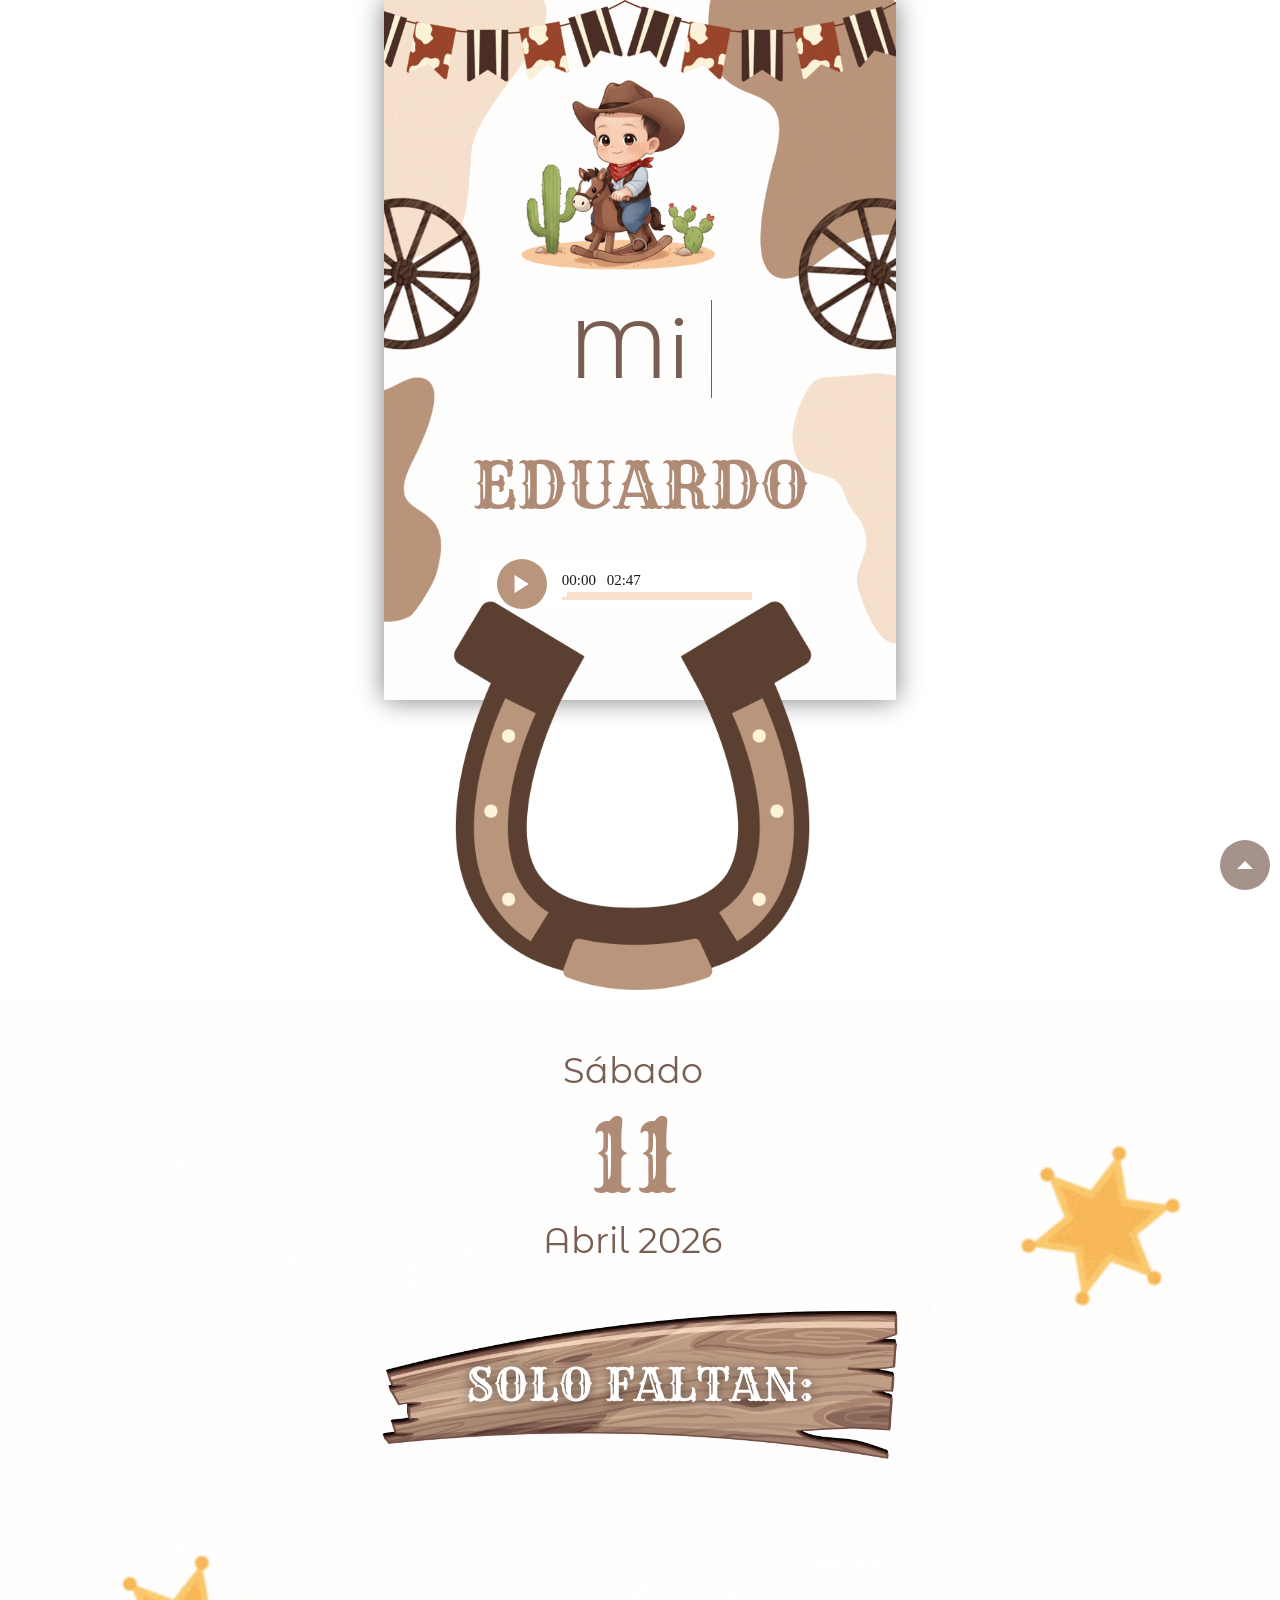
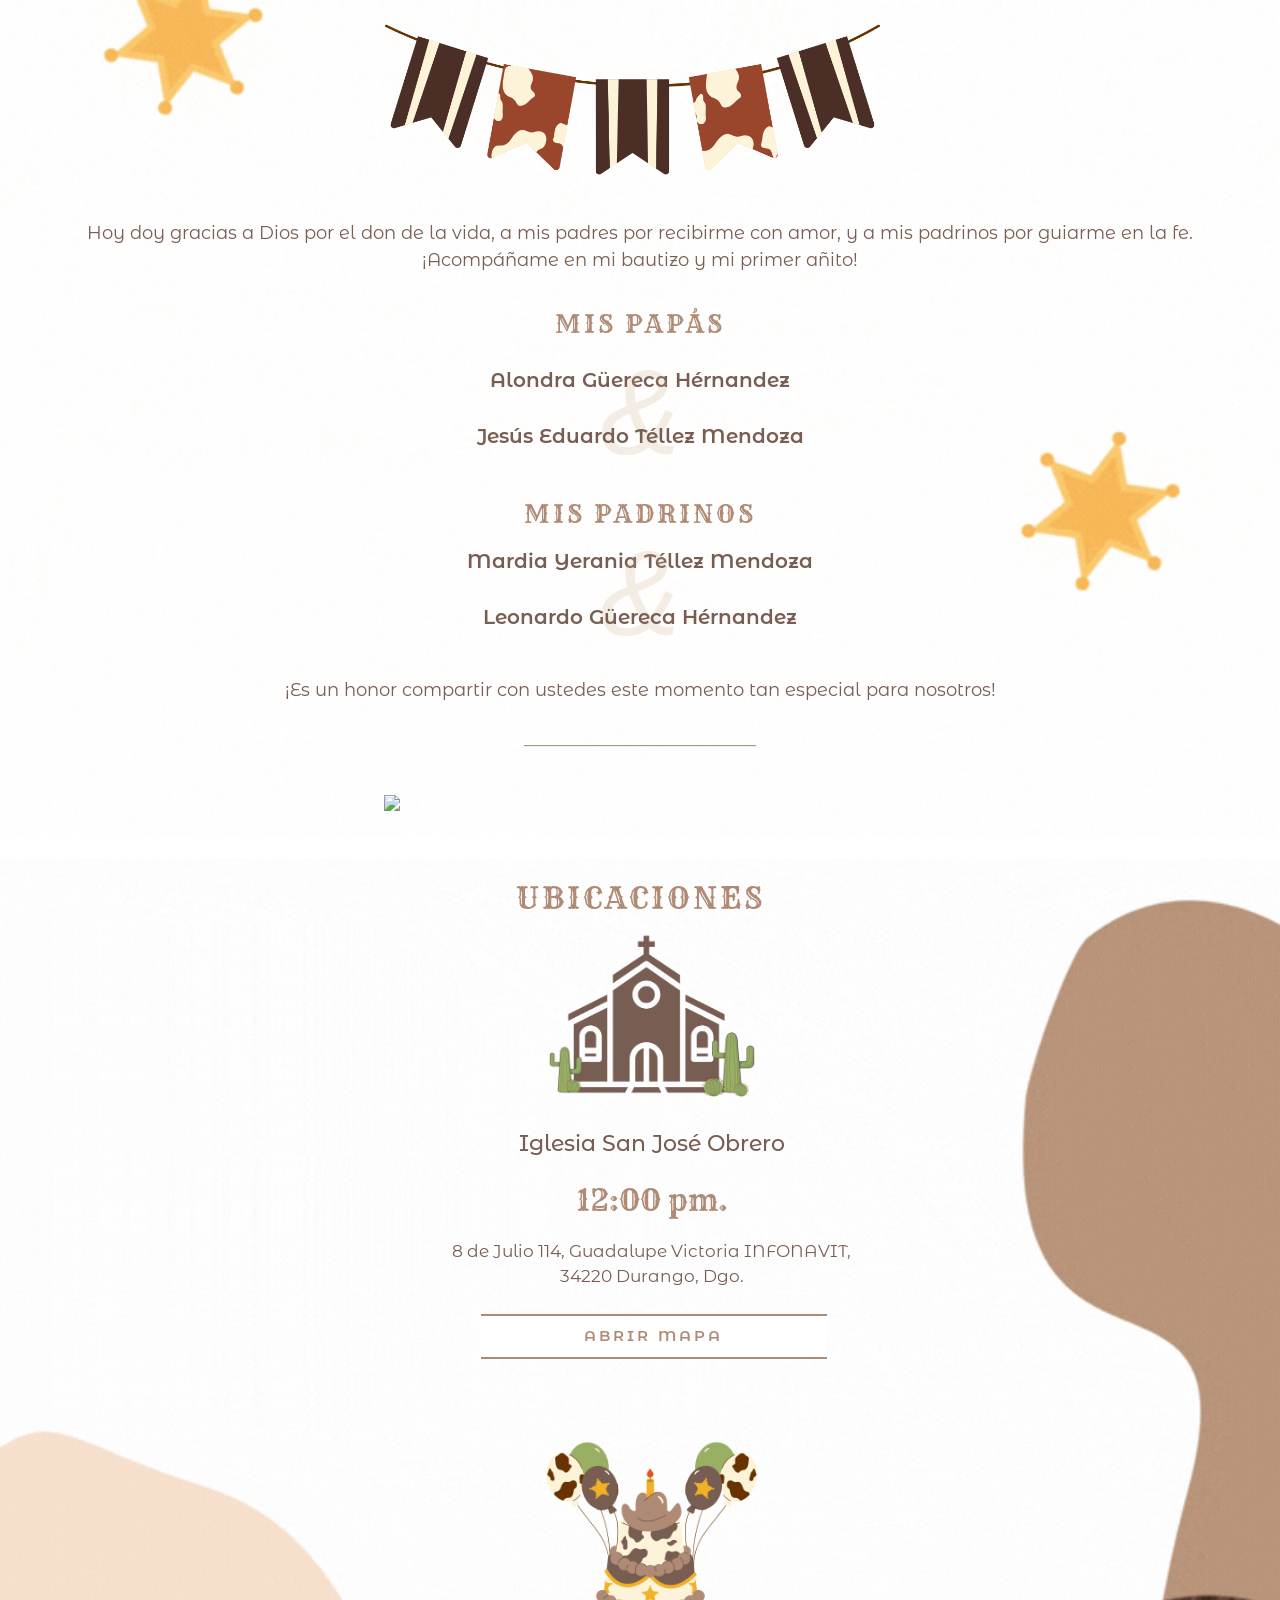
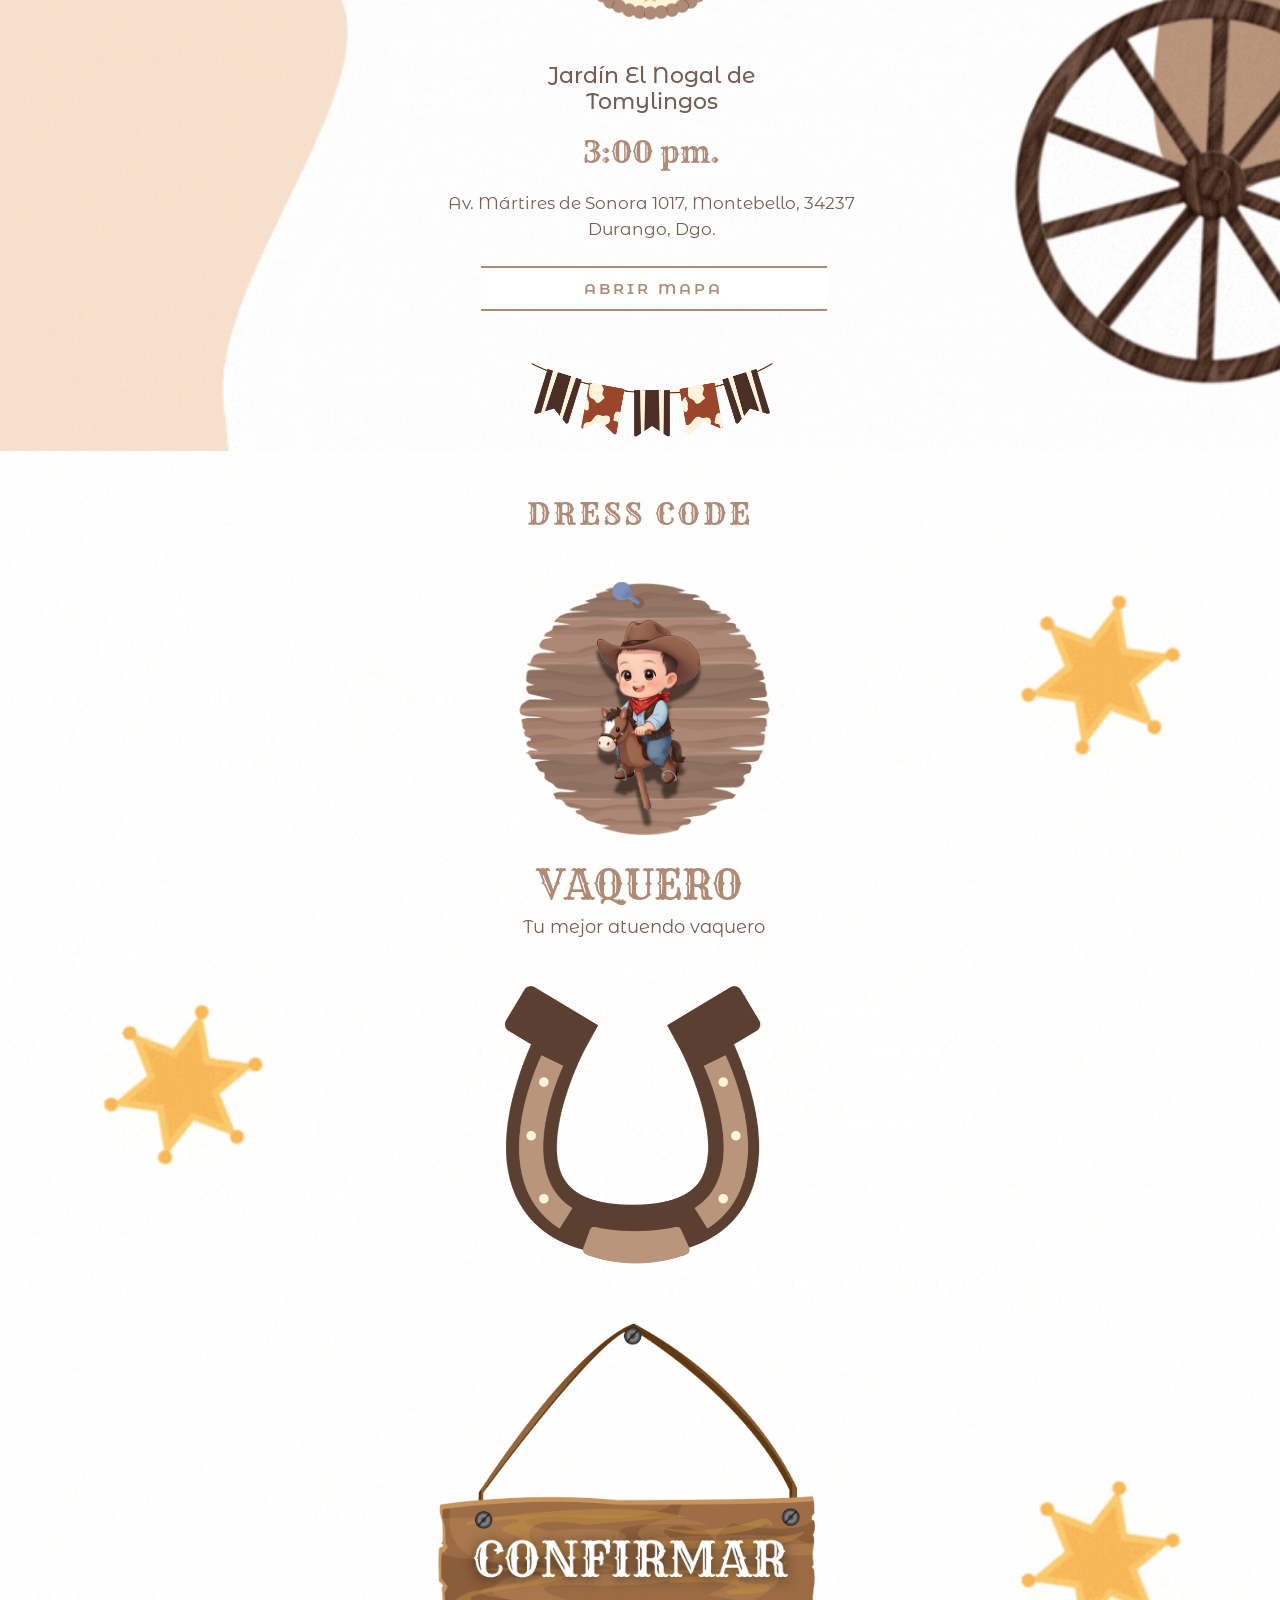
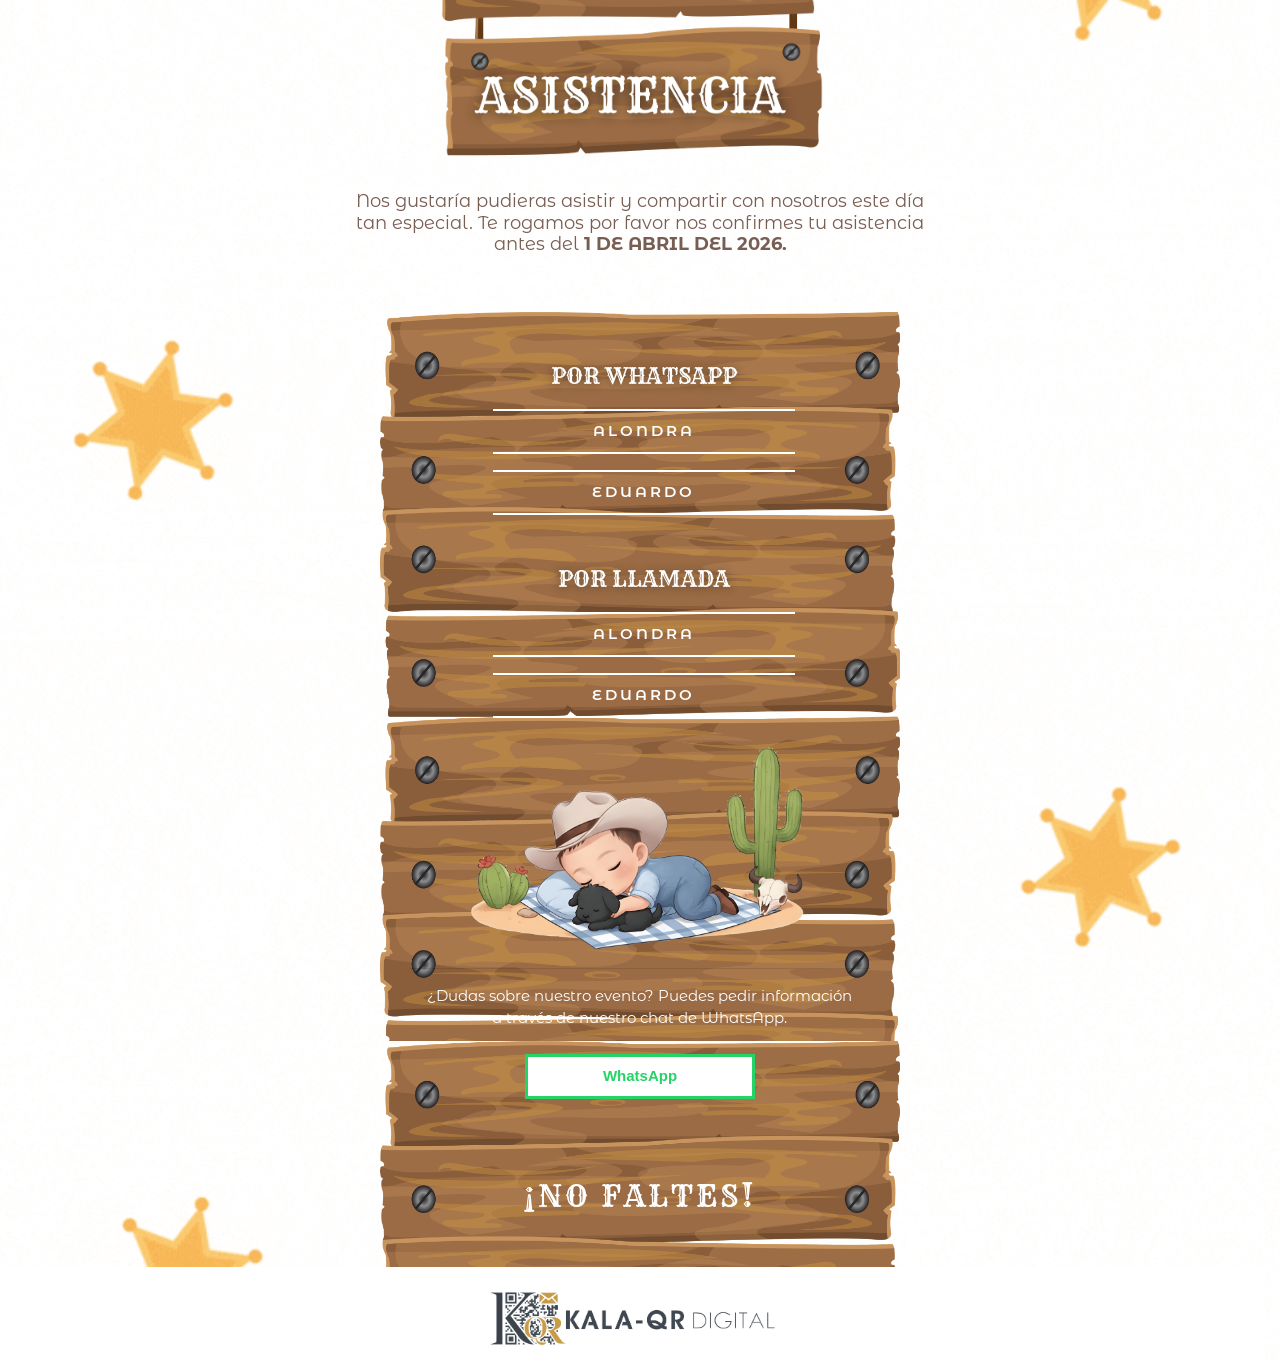
==== commit 2de50302: "Add files via upload" ====
--- a/inicio.html
+++ b/inicio.html
@@ -438,7 +438,7 @@
                 </div> 
                 <div class="row justify-content-center horas" style="width:100%; margin:0 auto;"> 
                  
-                        <p class='hora ' >1:00 pm.</p>
+                        <p class='hora ' >12:00 pm.</p>
                     
                 </div>
                
@@ -455,7 +455,7 @@
                 </div> 
                 <div class="row justify-content-center horas mt-2" style="width:100%; margin:0 auto;"> 
                  
-                        <p class='hora ' >4:00 pm.</p>
+                        <p class='hora ' >3:00 pm.</p>
                     
                 </div>
                
